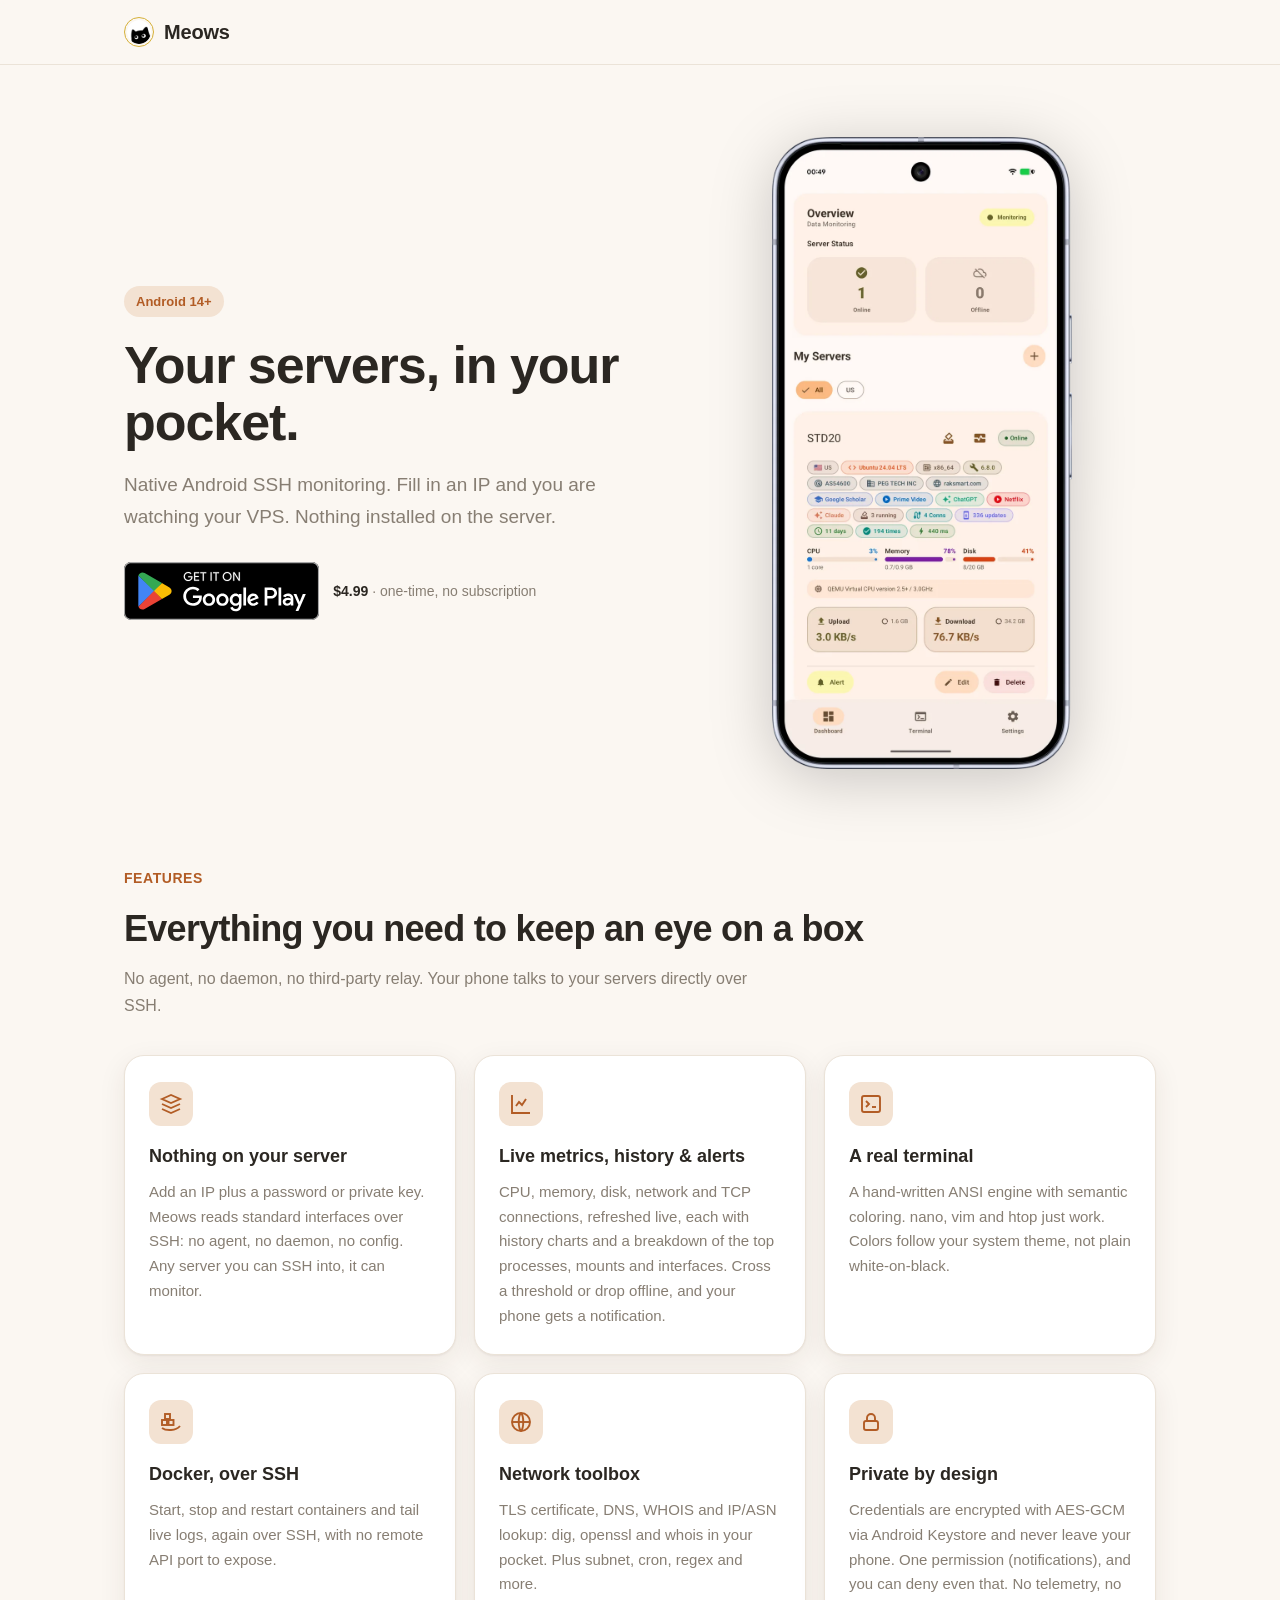
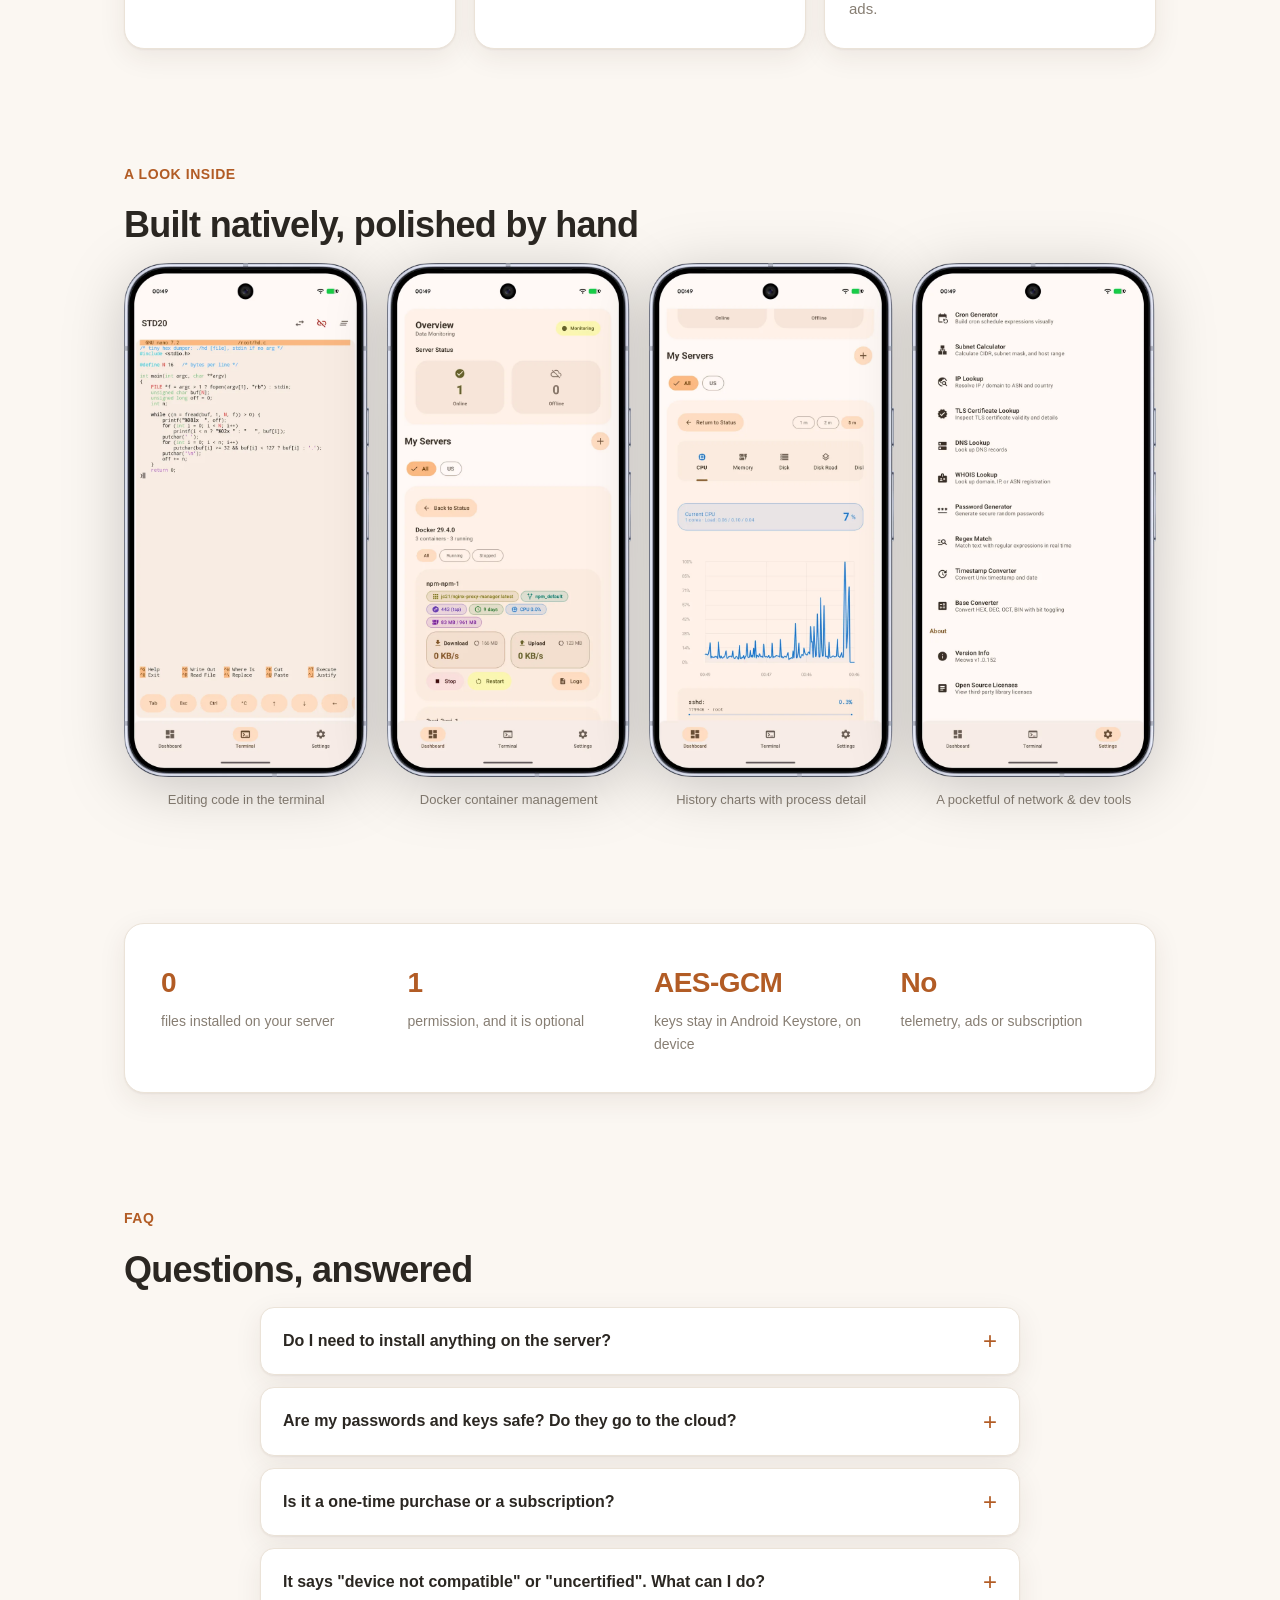
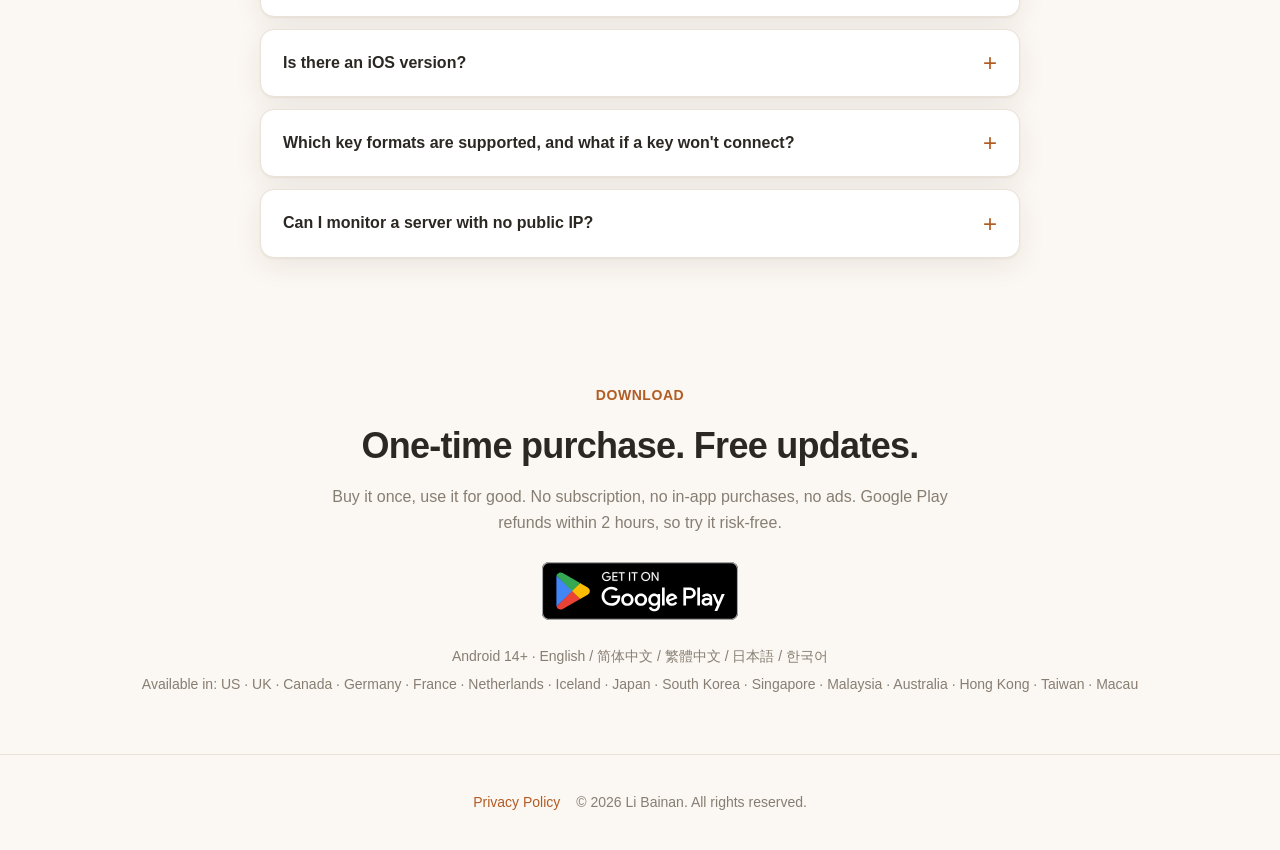
==== index.html @ 2b3a4462 "Add files via upload" ====
<!DOCTYPE html>
<html lang="en">
<head>
<meta charset="UTF-8">
<meta name="viewport" content="width=device-width, initial-scale=1.0">
<title>Meows</title>
<meta name="description" content="Native Android SSH server monitoring. Add an IP, monitor your VPS. Nothing installed on the server. Terminal, Docker, network tools. Encrypted on-device, one permission, no telemetry.">
<link rel="icon" href="favicon.png">
<link rel="apple-touch-icon" href="favicon.png">
<meta name="google-site-verification" content="b_yXVIve3Viz64DMB6fFqK7dbHA58nTjf6VMWfUXWis">
<link rel="stylesheet" href="assets/site.css">
<link rel="canonical" href="https://app.kvitra.com/">
<meta name="theme-color" media="(prefers-color-scheme: light)" content="#FBF7F2">
<meta name="theme-color" media="(prefers-color-scheme: dark)" content="#141210">
<meta property="og:type" content="website">
<meta property="og:title" content="Meows: SSH server monitoring for Android">
<meta property="og:description" content="Monitor your servers over plain SSH. Nothing installed server-side. Terminal · Docker · network tools. Private by design.">
<meta property="og:url" content="https://app.kvitra.com/">
<meta property="og:image" content="https://app.kvitra.com/assets/dashboard.webp">
<style>
  .wrap { max-width: 1080px; margin: 0 auto; padding: 0 24px; }

  /* 顶栏 */
  header { position: sticky; top: 0; z-index: 10;
    backdrop-filter: saturate(1.4) blur(12px);
    background: color-mix(in srgb, var(--bg) 82%, transparent);
    border-bottom: 1px solid var(--border); }
  .nav { display: flex; align-items: center; height: 64px; }
  .brand { display: flex; align-items: center; gap: 10px; font-weight: 700; font-size: 20px; letter-spacing: -.01em; }
  .brand img { width: 30px; height: 30px; }

  /* 首屏 */
  .hero { padding-top: 72px; padding-bottom: 40px; display: grid; grid-template-columns: 1.05fr .95fr; gap: 48px; align-items: center; }
  .badge { display: inline-block; font-size: 13px; font-weight: 600; color: var(--primary);
    background: var(--primary-weak); padding: 5px 12px; border-radius: 999px; margin-bottom: 20px; }
  .hero h1 { font-size: clamp(34px, 5vw, 52px); line-height: 1.1; letter-spacing: -.02em; font-weight: 800; }
  .hero .sub { font-size: clamp(16px, 2vw, 19px); color: var(--muted); margin: 18px 0 30px; max-width: 30em; }
  .cta { display: flex; flex-wrap: wrap; gap: 14px; align-items: center; }
  .store { display: inline-flex; }
  .store:hover { transform: translateY(-1px); }
  .store img { height: 58px; width: auto; display: block; aspect-ratio: 239 / 71; }
  .price { font-size: 14px; color: var(--muted); }
  .price b { color: var(--text); }
  .hero-shot { display: flex; justify-content: center; }
  .hero-shot img { width: 100%; max-width: 300px; }

  /* 区块通用 */
  section.block { padding-top: 56px; padding-bottom: 56px; }
  .eyebrow { color: var(--primary); font-weight: 700; font-size: 14px; letter-spacing: .04em; text-transform: uppercase; }
  h2.title { font-size: clamp(26px, 3.5vw, 36px); letter-spacing: -.02em; font-weight: 800; margin: 8px 0; }
  .lead { color: var(--muted); max-width: 40em; margin-bottom: 36px; }

  /* 功能卡 */
  .features { display: grid; grid-template-columns: repeat(3, 1fr); gap: 18px; }
  .card { background: var(--surface); border: 1px solid var(--border); border-radius: var(--radius);
    padding: 26px 24px; box-shadow: var(--shadow); }
  .card .ico { width: 44px; height: 44px; border-radius: 12px; background: var(--primary-weak);
    display: grid; place-items: center; margin-bottom: 16px; }
  .card .ico svg { width: 24px; height: 24px; stroke: var(--primary); fill: none; stroke-width: 1.9; }
  .card h3 { font-size: 18px; margin-bottom: 8px; font-weight: 700; }
  .card p { color: var(--muted); font-size: 15px; }

  /* 截图画廊 */
  .gallery { display: grid; grid-template-columns: repeat(4, 1fr); gap: 18px; }
  .gallery img { width: 100%; display: block; }
  /* 截图：手机 mockup 投影（gallery 与 hero 一致）*/
  .gallery img, .hero-shot img { filter: drop-shadow(0 10px 30px rgba(0, 0, 0, .2)); aspect-ratio: 720 / 1516; }
  .gallery figcaption { font-size: 13px; color: var(--muted); margin-top: 12px; text-align: center; }

  /* 信任条 */
  .trust { background: var(--surface); border: 1px solid var(--border); border-radius: var(--radius);
    padding: 36px; box-shadow: var(--shadow); display: grid; grid-template-columns: repeat(4, 1fr); gap: 28px; }
  .trust .item .k { font-size: 28px; font-weight: 800; color: var(--primary); letter-spacing: -.02em; }
  .trust .item .v { color: var(--muted); font-size: 14px; margin-top: 4px; }

  /* 常见问答 */
  .faq { max-width: 760px; margin: 0 auto; }
  .faq details { background: var(--surface); border: 1px solid var(--border); border-radius: 14px;
    padding: 0 22px; margin-bottom: 12px; box-shadow: var(--shadow); }
  .faq summary { font-weight: 700; padding: 20px 0; cursor: pointer; list-style: none;
    display: flex; justify-content: space-between; align-items: center; gap: 16px; }
  .faq summary::-webkit-details-marker { display: none; }
  .faq summary::after { content: "+"; color: var(--primary); font-size: 24px; font-weight: 400; line-height: 1; flex-shrink: 0; }
  .faq details[open] summary::after { content: "−"; }
  .faq details p { color: var(--muted); padding: 0 0 20px; font-size: 15px; }

  /* 下载 */
  .download { text-align: center; }
  .download .lead { margin: 8px auto 26px; }
  .download .cta { justify-content: center; }
  .download .meta { color: var(--muted); font-size: 14px; margin-top: 22px; line-height: 2; }

  /* 页脚 */
  footer { border-top: 1px solid var(--border); padding: 36px 0; color: var(--muted); font-size: 14px; }
  .foot { display: flex; flex-wrap: wrap; gap: 8px 16px; align-items: center; justify-content: center; }

  /* 响应式 */
  @media (max-width: 860px) {
    .hero { grid-template-columns: 1fr; padding-top: 48px; gap: 32px; text-align: center; }
    .hero .sub { margin-left: auto; margin-right: auto; }
    .cta { justify-content: center; }
    .hero-shot { order: -1; }
    .features { grid-template-columns: 1fr; }
    .gallery { grid-template-columns: repeat(2, 1fr); }
    .trust { grid-template-columns: repeat(2, 1fr); padding: 28px; }
  }
  @media (max-width: 480px) {
    .gallery { grid-template-columns: 1fr; }
    .trust { grid-template-columns: 1fr; gap: 20px; text-align: center; }
  }
</style>
</head>
<body>

<header>
  <div class="wrap nav">
    <span class="brand"><img src="favicon.png" alt="Meows">Meows</span>
  </div>
</header>

<main>
  <section class="wrap hero">
    <div>
      <span class="badge" data-i18n="hero_badge">Android 14+</span>
      <h1 data-i18n="hero_title">Your servers, in your pocket.</h1>
      <p class="sub" data-i18n="hero_sub">Native Android SSH monitoring. Fill in an IP and you are watching your VPS. Nothing installed on the server.</p>
      <div class="cta">
        <a class="store" href="https://play.google.com/store/apps/details?id=com.meows.android">
          <img data-i18n-src="cta_badge" data-i18n-alt="cta_get" src="assets/playbadge/en.svg" alt="Get it on Google Play">
        </a>
        <span class="price"><b data-i18n="cta_price">$4.99</b> · <span data-i18n="cta_sub">one-time, no subscription</span></span>
      </div>
    </div>
    <div class="hero-shot"><img src="assets/dashboard.webp" alt="Meows dashboard" fetchpriority="high"></div>
  </section>

  <section class="wrap block">
    <span class="eyebrow" data-i18n="feat_eyebrow">Features</span>
    <h2 class="title" data-i18n="feat_title">Everything you need to keep an eye on a box</h2>
    <p class="lead" data-i18n="feat_lead">No agent, no daemon, no third-party relay. Your phone talks to your servers directly over SSH.</p>
    <div class="features">
      <div class="card">
        <div class="ico"><svg viewBox="0 0 24 24"><path d="M3 7l9-4 9 4-9 4-9-4z"/><path d="M3 12l9 4 9-4"/><path d="M3 17l9 4 9-4"/></svg></div>
        <h3 data-i18n="f1_t">Nothing on your server</h3>
        <p data-i18n="f1_d">Add an IP plus a password or private key. Meows reads standard interfaces over SSH: no agent, no daemon, no config. Any server you can SSH into, it can monitor.</p>
      </div>
      <div class="card">
        <div class="ico"><svg viewBox="0 0 24 24"><path d="M3 3v18h18"/><path d="M7 14l3-4 3 3 4-6"/></svg></div>
        <h3 data-i18n="f2_t">Live metrics, history &amp; alerts</h3>
        <p data-i18n="f2_d">CPU, memory, disk, network and TCP connections, refreshed live, each with history charts and a breakdown of the top processes, mounts and interfaces. Cross a threshold or drop offline, and your phone gets a notification.</p>
      </div>
      <div class="card">
        <div class="ico"><svg viewBox="0 0 24 24"><rect x="3" y="4" width="18" height="16" rx="2"/><path d="M7 9l3 3-3 3"/><path d="M13 15h4"/></svg></div>
        <h3 data-i18n="f3_t">A real terminal</h3>
        <p data-i18n="f3_d">A hand-written ANSI engine with semantic coloring. nano, vim and htop just work. Colors follow your system theme, not plain white-on-black.</p>
      </div>
      <div class="card">
        <div class="ico"><svg viewBox="0 0 24 24"><rect x="3" y="10" width="5" height="5"/><rect x="9.5" y="10" width="5" height="5"/><rect x="6" y="4" width="5" height="5"/><path d="M3 18c4 3 14 3 18-2"/></svg></div>
        <h3 data-i18n="f4_t">Docker, over SSH</h3>
        <p data-i18n="f4_d">Start, stop and restart containers and tail live logs, again over SSH, with no remote API port to expose.</p>
      </div>
      <div class="card">
        <div class="ico"><svg viewBox="0 0 24 24"><circle cx="12" cy="12" r="9"/><path d="M3 12h18"/><path d="M12 3c3 3 3 15 0 18M12 3c-3 3-3 15 0 18"/></svg></div>
        <h3 data-i18n="f5_t">Network toolbox</h3>
        <p data-i18n="f5_d">TLS certificate, DNS, WHOIS and IP/ASN lookup: dig, openssl and whois in your pocket. Plus subnet, cron, regex and more.</p>
      </div>
      <div class="card">
        <div class="ico"><svg viewBox="0 0 24 24"><rect x="5" y="11" width="14" height="9" rx="2"/><path d="M8 11V8a4 4 0 0 1 8 0v3"/></svg></div>
        <h3 data-i18n="f6_t">Private by design</h3>
        <p data-i18n="f6_d">Credentials are encrypted with AES-GCM via Android Keystore and never leave your phone. One permission (notifications), and you can deny even that. No telemetry, no ads.</p>
      </div>
    </div>
  </section>

  <section class="wrap block">
    <span class="eyebrow" data-i18n="shots_eyebrow">A look inside</span>
    <h2 class="title" data-i18n="shots_title">Built natively, polished by hand</h2>
    <div class="gallery">
      <figure><img src="assets/terminal.webp" alt="Editing code in the terminal" loading="lazy"><figcaption data-i18n="shot_terminal">Editing code in the terminal</figcaption></figure>
      <figure><img src="assets/docker.webp" alt="Docker container management" loading="lazy"><figcaption data-i18n="shot_docker">Docker container management</figcaption></figure>
      <figure><img src="assets/charts.webp" alt="History charts" loading="lazy"><figcaption data-i18n="shot_charts">History charts with process detail</figcaption></figure>
      <figure><img src="assets/tools.webp" alt="Network and developer tools" loading="lazy"><figcaption data-i18n="shot_tools">A pocketful of network &amp; dev tools</figcaption></figure>
    </div>
  </section>

  <section class="wrap block">
    <div class="trust">
      <div class="item"><div class="k" data-i18n="t1_k">0</div><div class="v" data-i18n="t1_v">files installed on your server</div></div>
      <div class="item"><div class="k" data-i18n="t2_k">1</div><div class="v" data-i18n="t2_v">permission, and it is optional</div></div>
      <div class="item"><div class="k" data-i18n="t3_k">AES-GCM</div><div class="v" data-i18n="t3_v">keys stay in Android Keystore, on device</div></div>
      <div class="item"><div class="k" data-i18n="t4_k">No</div><div class="v" data-i18n="t4_v">telemetry, ads or subscription</div></div>
    </div>
  </section>

  <section class="wrap block">
    <span class="eyebrow" data-i18n="faq_eyebrow">FAQ</span>
    <h2 class="title" data-i18n="faq_title">Questions, answered</h2>
    <div class="faq">
      <details>
        <summary data-i18n="q1">Do I need to install anything on the server?</summary>
        <p data-i18n="a1">No. Add an IP with a password or private key, and Meows reads everything over standard SSH: no agent, no daemon, no config, and nothing to expose to a third party.</p>
      </details>
      <details>
        <summary data-i18n="q2">Are my passwords and keys safe? Do they go to the cloud?</summary>
        <p data-i18n="a2">They are encrypted with AES-GCM in the Android Keystore and stay on your phone, never uploaded to any server, and a stolen database still can't be decrypted. Optional Google Drive backup uploads them only after a second layer of encryption with your master password.</p>
      </details>
      <details>
        <summary data-i18n="q3">Is it a one-time purchase or a subscription?</summary>
        <p data-i18n="a3">One-time, $4.99. No subscription, no in-app purchases, no ads, and updates stay free.</p>
      </details>
      <details>
        <summary data-i18n="q4">It says "device not compatible" or "uncertified". What can I do?</summary>
        <p data-i18n="a4">That is Google Play's device-certification policy, not a Meows restriction. Keystore hardware encryption can't be guaranteed on an uncertified device. If your bootloader is unlocked, add the app to your library from a desktop browser first, then install it on your phone.</p>
      </details>
      <details>
        <summary data-i18n="q5">Is there an iOS version?</summary>
        <p data-i18n="a5">Not for now. Meows is Android only.</p>
      </details>
      <details>
        <summary data-i18n="q6">Which key formats are supported, and what if a key won't connect?</summary>
        <p data-i18n="a6">RSA, ED25519 and ECDSA. If a key won't connect, check for stray blank lines or spaces in the pasted key, and include the passphrase if it has one.</p>
      </details>
      <details>
        <summary data-i18n="q7">Can I monitor a server with no public IP?</summary>
        <p data-i18n="a7">Yes. Set up a bastion (jump) host, and the connection goes phone → bastion → internal machine. Monitoring, terminal and tunnels all work through it.</p>
      </details>
    </div>
  </section>

  <section class="wrap block download">
    <span class="eyebrow" data-i18n="dl_eyebrow">Download</span>
    <h2 class="title" data-i18n="dl_title">One-time purchase. Free updates.</h2>
    <p class="lead" data-i18n="dl_lead">Buy it once, use it for good. No subscription, no in-app purchases, no ads. Google Play refunds within 2 hours, so try it risk-free.</p>
    <div class="cta">
      <a class="store" href="https://play.google.com/store/apps/details?id=com.meows.android">
        <img data-i18n-src="cta_badge" data-i18n-alt="cta_get" src="assets/playbadge/en.svg" alt="Get it on Google Play">
      </a>
    </div>
    <p class="meta">
      <span data-i18n="dl_req">Android 14+ · English / 简体中文 / 繁體中文 / 日本語 / 한국어</span><br>
      <span data-i18n="dl_regions">Available in: US · UK · Canada · Germany · France · Netherlands · Iceland · Japan · South Korea · Singapore · Malaysia · Australia · Hong Kong · Taiwan · Macau</span>
    </p>
  </section>
</main>

<footer>
  <div class="wrap foot">
    <a href="privacy/" data-i18n="foot_privacy">Privacy Policy</a>
    <span data-i18n="foot_rights">© 2026 Li Bainan. All rights reserved.</span>
  </div>
</footer>

<script src="assets/i18n.js"></script>
<script>
  // 5 语言文案字典，按系统语言自动应用
  const I18N = {
    en: {
      hero_badge: "Android 14+",
      hero_title: "Your servers, in your pocket.",
      hero_sub: "Native Android SSH monitoring. Fill in an IP and you are watching your VPS. Nothing installed on the server.",
      cta_get: "Get it on Google Play", cta_price: "$4.99", cta_sub: "one-time, no subscription", cta_badge: "assets/playbadge/en.svg",
      feat_eyebrow: "Features",
      feat_title: "Everything you need to keep an eye on a box",
      feat_lead: "No agent, no daemon, no third-party relay. Your phone talks to your servers directly over SSH.",
      f1_t: "Nothing on your server", f1_d: "Add an IP plus a password or private key. Meows reads standard interfaces over SSH: no agent, no daemon, no config. Any server you can SSH into, it can monitor.",
      f2_t: "Live metrics, history & alerts", f2_d: "CPU, memory, disk, network and TCP connections, refreshed live, each with history charts and a breakdown of the top processes, mounts and interfaces. Cross a threshold or drop offline, and your phone gets a notification.",
      f3_t: "A real terminal", f3_d: "A hand-written ANSI engine with semantic coloring. nano, vim and htop just work. Colors follow your system theme, not plain white-on-black.",
      f4_t: "Docker, over SSH", f4_d: "Start, stop and restart containers and tail live logs, again over SSH, with no remote API port to expose.",
      f5_t: "Network toolbox", f5_d: "TLS certificate, DNS, WHOIS and IP/ASN lookup: dig, openssl and whois in your pocket. Plus subnet, cron, regex and more.",
      f6_t: "Private by design", f6_d: "Credentials are encrypted with AES-GCM via Android Keystore and never leave your phone. One permission (notifications), and you can deny even that. No telemetry, no ads.",
      shots_eyebrow: "A look inside", shots_title: "Built natively, polished by hand",
      shot_terminal: "Editing code in the terminal", shot_docker: "Docker container management",
      shot_charts: "History charts with process detail", shot_tools: "A pocketful of network & dev tools",
      t1_k: "0", t1_v: "files installed on your server",
      t2_k: "1", t2_v: "permission, and it is optional",
      t3_k: "AES-GCM", t3_v: "keys stay in Android Keystore, on device",
      t4_k: "No", t4_v: "telemetry, ads or subscription",
      faq_eyebrow: "FAQ", faq_title: "Questions, answered",
      q1: "Do I need to install anything on the server?",
      a1: "No. Add an IP with a password or private key, and Meows reads everything over standard SSH: no agent, no daemon, no config, and nothing to expose to a third party.",
      q2: "Are my passwords and keys safe? Do they go to the cloud?",
      a2: "They are encrypted with AES-GCM in the Android Keystore and stay on your phone, never uploaded to any server, and a stolen database still can't be decrypted. Optional Google Drive backup uploads them only after a second layer of encryption with your master password.",
      q3: "Is it a one-time purchase or a subscription?",
      a3: "One-time, $4.99. No subscription, no in-app purchases, no ads, and updates stay free.",
      q4: "It says \"device not compatible\" or \"uncertified\". What can I do?",
      a4: "That is Google Play's device-certification policy, not a Meows restriction. Keystore hardware encryption can't be guaranteed on an uncertified device. If your bootloader is unlocked, add the app to your library from a desktop browser first, then install it on your phone.",
      q5: "Is there an iOS version?",
      a5: "Not for now. Meows is Android only.",
      q6: "Which key formats are supported, and what if a key won't connect?",
      a6: "RSA, ED25519 and ECDSA. If a key won't connect, check for stray blank lines or spaces in the pasted key, and include the passphrase if it has one.",
      q7: "Can I monitor a server with no public IP?",
      a7: "Yes. Set up a bastion (jump) host, and the connection goes phone → bastion → internal machine. Monitoring, terminal and tunnels all work through it.",
      dl_eyebrow: "Download", dl_title: "One-time purchase. Free updates.",
      dl_lead: "Buy it once, use it for good. No subscription, no in-app purchases, no ads. Google Play refunds within 2 hours, so try it risk-free.",
      dl_req: "Android 14+ · English / 简体中文 / 繁體中文 / 日本語 / 한국어",
      dl_regions: "Available in: US · UK · Canada · Germany · France · Netherlands · Iceland · Japan · South Korea · Singapore · Malaysia · Australia · Hong Kong · Taiwan · Macau",
      foot_privacy: "Privacy Policy", foot_rights: "© 2026 Li Bainan. All rights reserved."
    },
    zhCN: {
      hero_badge: "Android 14+",
      hero_title: "口袋里的服务器监控",
      hero_sub: "原生 Android，纯 SSH。填个 IP 就能盯住你的 VPS，服务器上什么都不用装。",
      cta_get: "在 Google Play 获取", cta_price: "$4.99", cta_sub: "一次买断，无订阅", cta_badge: "assets/playbadge/zh-CN.svg",
      feat_eyebrow: "功能",
      feat_title: "盯一台服务器需要的，这里都有",
      feat_lead: "不装 agent、不开守护进程、不过第三方中转。手机直接走 SSH 连你的服务器。",
      f1_t: "服务器上零安装", f1_d: "填 IP 加密码或私钥即可，全程走标准 SSH 取数据，不装 agent、不开守护进程、不配环境。能 SSH 上去的服务器，它就能监控。",
      f2_t: "实时指标、历史与告警", f2_d: "CPU、内存、磁盘、网络、TCP 连接实时刷新，每项都有历史曲线；曲线下面还列出最吃资源的进程、各挂载点和网卡。指标超标或服务器掉线，手机就弹通知。",
      f3_t: "真正的终端", f3_d: "手搓的 ANSI 引擎，带语义着色。nano、vim、htop 都能跑。配色跟随系统主题，不是黑底白字。",
      f4_t: "Docker，走 SSH", f4_d: "启停、重启容器，看实时日志，同样走 SSH，无需在服务器开放任何远程 API 端口。",
      f5_t: "网络工具箱", f5_d: "TLS 证书、DNS、WHOIS、IP 归属查询，手机上当 dig、openssl、whois 用。还有子网、Cron、正则等小工具。",
      f6_t: "隐私是设计的一部分", f6_d: "凭据用 AES-GCM + Android Keystore 加密，只存在你手机上。只要一个权限（通知），而且还能拒绝。零遥测、零广告。",
      shots_eyebrow: "看看内部", shots_title: "原生打造，手工打磨",
      shot_terminal: "在终端里编辑代码", shot_docker: "Docker 容器管理",
      shot_charts: "历史曲线与进程明细", shot_tools: "口袋里的网络与开发工具",
      t1_k: "0", t1_v: "在你服务器上安装的文件",
      t2_k: "1", t2_v: "个权限，还能拒绝",
      t3_k: "AES-GCM", t3_v: "密钥留在 Android Keystore，只在本机",
      t4_k: "没有", t4_v: "遥测、广告或订阅",
      faq_eyebrow: "常见问答", faq_title: "你可能想问的几个问题",
      q1: "需要在服务器上装东西吗？",
      a1: "不需要。填个 IP 加密码或私钥，Meows 全程走标准 SSH 取数据，不装 agent、不开守护进程、不配环境，也不用过任何第三方。",
      q2: "我的密码和私钥安全吗？会上传到云端吗？",
      a2: "用 AES-GCM 加密后存在 Android Keystore 里，只留在你手机上，绝不上传任何服务器，数据库就算被拖走也解不出来。可选的 Google Drive 备份，也会先用你的主密码再加一层加密才上传。",
      q3: "是一次买断还是订阅？",
      a3: "一次买断，$4.99。没有订阅、没有内购、没有广告，后续更新一直免费。",
      q4: "提示“设备与此版本不兼容 / 未认证”怎么办？",
      a4: "这是 Google Play 的设备认证合规政策，不是 Meows 的限制。Keystore 硬件加密在未认证设备上没法保证安全。解锁了 bootloader 的设备可能显示未认证，可以先在电脑浏览器把 App 加入库，再到手机下载。",
      q5: "有 iOS 版吗？",
      a5: "暂时不做，Meows 目前只有 Android 版。",
      q6: "支持哪些密钥？连不上怎么办？",
      a6: "RSA、ED25519、ECDSA 都支持。连不上先检查：私钥粘贴时有没有混进多余的空行或空格？设了 passphrase 的话要一并填上。",
      q7: "没有公网 IP 的内网服务器能监控吗？",
      a7: "可以，配个跳板机就行，连接走“手机 → 跳板机 → 内网机器”。监控、终端、隧道都支持跳板机。",
      dl_eyebrow: "下载", dl_title: "一次买断，更新免费",
      dl_lead: "买断一次，长久使用。无订阅、无内购、无广告。Google Play 两小时内可无理由退款，放心试。",
      dl_req: "Android 14+ · 英文 / 简体中文 / 繁体中文 / 日语 / 韩语",
      dl_regions: "上架地区：美国 · 英国 · 加拿大 · 德国 · 法国 · 荷兰 · 冰岛 · 日本 · 韩国 · 新加坡 · 马来西亚 · 澳大利亚 · 香港 · 台湾 · 澳门",
      foot_privacy: "隐私政策", foot_rights: "© 2026 Li Bainan 版权所有"
    },
    zhTW: {
      hero_badge: "Android 14+",
      hero_title: "口袋裡的伺服器監控",
      hero_sub: "原生 Android，純 SSH。填個 IP 就能盯住你的 VPS，伺服器上什麼都不用裝。",
      cta_get: "在 Google Play 取得", cta_price: "$4.99", cta_sub: "一次買斷，無訂閱", cta_badge: "assets/playbadge/zh-TW.svg",
      feat_eyebrow: "功能",
      feat_title: "盯一台伺服器需要的，這裡都有",
      feat_lead: "不裝 agent、不開常駐程序、不經第三方中轉。手機直接走 SSH 連你的伺服器。",
      f1_t: "伺服器上零安裝", f1_d: "填 IP 加密碼或私鑰即可，全程走標準 SSH 取資料，不裝 agent、不開常駐程序、不設定環境。能 SSH 上去的伺服器，它就能監控。",
      f2_t: "即時指標、歷史與告警", f2_d: "CPU、記憶體、磁碟、網路、TCP 連線即時刷新，每項都有歷史圖表；圖表下面還列出最吃資源的程序、各掛載點和網卡。指標超標或伺服器離線，手機就彈通知。",
      f3_t: "真正的終端機", f3_d: "手刻的 ANSI 引擎，帶語義著色。nano、vim、htop 都能跑。配色跟隨系統主題，不是黑底白字。",
      f4_t: "Docker，走 SSH", f4_d: "啟停、重啟容器，看即時日誌，同樣走 SSH，無需在伺服器開放任何遠端 API 連接埠。",
      f5_t: "網路工具箱", f5_d: "TLS 憑證、DNS、WHOIS、IP 歸屬查詢，手機上當 dig、openssl、whois 用。還有子網、Cron、正規表示式等小工具。",
      f6_t: "隱私是設計的一部分", f6_d: "憑證用 AES-GCM + Android Keystore 加密，只存在你手機上。只要一個權限（通知），而且還能拒絕。零遙測、零廣告。",
      shots_eyebrow: "看看內部", shots_title: "原生打造，手工打磨",
      shot_terminal: "在終端機裡編輯程式碼", shot_docker: "Docker 容器管理",
      shot_charts: "歷史圖表與程序明細", shot_tools: "口袋裡的網路與開發工具",
      t1_k: "0", t1_v: "在你伺服器上安裝的檔案",
      t2_k: "1", t2_v: "個權限，還能拒絕",
      t3_k: "AES-GCM", t3_v: "金鑰留在 Android Keystore，只在本機",
      t4_k: "沒有", t4_v: "遙測、廣告或訂閱",
      faq_eyebrow: "常見問答", faq_title: "你可能想問的幾個問題",
      q1: "需要在伺服器上裝東西嗎？",
      a1: "不需要。填個 IP 加密碼或私鑰，Meows 全程走標準 SSH 取資料，不裝 agent、不開常駐程序、不設定環境，也不用經過任何第三方。",
      q2: "我的密碼和私鑰安全嗎？會上傳到雲端嗎？",
      a2: "用 AES-GCM 加密後存在 Android Keystore 裡，只留在你手機上，絕不上傳任何伺服器，資料庫就算被拖走也解不出來。可選的 Google Drive 備份，也會先用你的主密碼再加一層加密才上傳。",
      q3: "是一次買斷還是訂閱？",
      a3: "一次買斷，$4.99。沒有訂閱、沒有內購、沒有廣告，後續更新一直免費。",
      q4: "提示「裝置與此版本不相容 / 未認證」怎麼辦？",
      a4: "這是 Google Play 的裝置認證合規政策，不是 Meows 的限制。Keystore 硬體加密在未認證裝置上沒法保證安全。解鎖了 bootloader 的裝置可能顯示未認證，可以先在電腦瀏覽器把 App 加入資料庫，再到手機下載。",
      q5: "有 iOS 版嗎？",
      a5: "暫時不做，Meows 目前只有 Android 版。",
      q6: "支援哪些密鑰？連不上怎麼辦？",
      a6: "RSA、ED25519、ECDSA 都支援。連不上先檢查：私鑰貼上時有沒有混進多餘的空行或空格？設了 passphrase 的話要一併填上。",
      q7: "沒有公網 IP 的內網伺服器能監控嗎？",
      a7: "可以，配個跳板機就行，連線走「手機 → 跳板機 → 內網機器」。監控、終端機、隧道都支援跳板機。",
      dl_eyebrow: "下載", dl_title: "一次買斷，更新免費",
      dl_lead: "買斷一次，長久使用。無訂閱、無內購、無廣告。Google Play 兩小時內可無理由退款，放心試。",
      dl_req: "Android 14+ · 英文 / 簡體中文 / 繁體中文 / 日語 / 韓語",
      dl_regions: "上架地區：美國 · 英國 · 加拿大 · 德國 · 法國 · 荷蘭 · 冰島 · 日本 · 韓國 · 新加坡 · 馬來西亞 · 澳洲 · 香港 · 台灣 · 澳門",
      foot_privacy: "隱私權政策", foot_rights: "© 2026 Li Bainan 版權所有"
    },
    ja: {
      hero_badge: "Android 14+",
      hero_title: "ポケットの中のサーバー監視",
      hero_sub: "ネイティブ Android、SSH のみ。IP を入力するだけで VPS を監視でき、サーバー側には何もインストールしません。",
      cta_get: "Google Play で入手", cta_price: "$4.99", cta_sub: "買い切り・サブスクなし", cta_badge: "assets/playbadge/ja.svg",
      feat_eyebrow: "機能",
      feat_title: "サーバーを見守るのに必要なものが揃う",
      feat_lead: "エージェントもデーモンも第三者の中継も不要。スマホが SSH で直接サーバーと通信します。",
      f1_t: "サーバー側はゼロインストール", f1_d: "IP とパスワードまたは秘密鍵を入力するだけ。Meows は標準インターフェースを SSH 経由で読み取ります。エージェントもデーモンも設定も不要です。SSH でつなげるサーバーなら監視できます。",
      f2_t: "リアルタイム指標・履歴・アラート", f2_d: "CPU・メモリ・ディスク・ネットワーク・TCP 接続をリアルタイム更新。各項目に履歴グラフがあり、その下に上位プロセス・マウント・NIC の内訳も。しきい値超過やオフラインでスマホに通知が届きます。",
      f3_t: "本物のターミナル", f3_d: "自作の ANSI エンジンとセマンティック着色。nano・vim・htop も動作。配色はシステムテーマに追従し、黒背景に白文字ではありません。",
      f4_t: "Docker を SSH 経由で", f4_d: "コンテナの起動・停止・再起動、リアルタイムログの表示。こちらも SSH 経由で、リモート API ポートの開放は不要です。",
      f5_t: "ネットワークツール箱", f5_d: "TLS 証明書・DNS・WHOIS・IP/ASN 照会。dig・openssl・whois をポケットに。サブネット・cron・正規表現などのツールも。",
      f6_t: "設計からプライバシー重視", f6_d: "認証情報は AES-GCM と Android Keystore で暗号化し、端末外に出ません。権限は通知のひとつだけ、しかも拒否しても動作します。テレメトリも広告もなし。",
      shots_eyebrow: "中を見る", shots_title: "ネイティブで作り、手作業で磨く",
      shot_terminal: "ターミナルでコードを編集", shot_docker: "Docker コンテナ管理",
      shot_charts: "履歴グラフとプロセス内訳", shot_tools: "ポケットに入るネットワーク＆開発ツール",
      t1_k: "0", t1_v: "サーバーにインストールするファイル",
      t2_k: "1", t2_v: "つの権限、しかも任意",
      t3_k: "AES-GCM", t3_v: "鍵は Android Keystore 内、端末のみ",
      t4_k: "なし", t4_v: "テレメトリ・広告・サブスク",
      faq_eyebrow: "よくある質問", faq_title: "よくある質問にお答えします",
      q1: "サーバーに何かインストールする必要はありますか？",
      a1: "いいえ。IP とパスワードまたは秘密鍵を入力するだけで、Meows は標準の SSH 経由ですべてを読み取ります。エージェントもデーモンも設定も不要で、第三者に公開するものもありません。",
      q2: "パスワードや鍵は安全ですか？クラウドに送られますか？",
      a2: "AES-GCM で暗号化して Android Keystore に保存し、端末内にとどまります。どのサーバーにもアップロードされず、データベースを盗まれても復号できません。任意の Google Drive バックアップも、マスターパスワードでもう一層暗号化してからアップロードします。",
      q3: "買い切りですか、サブスクですか？",
      a3: "買い切り、$4.99 です。サブスクも、アプリ内課金も、広告もなく、アップデートは無料です。",
      q4: "「お使いのデバイスはこのバージョンに対応していません / 認証されていません」と出ます。",
      a4: "これは Google Play のデバイス認証ポリシーで、Meows の制限ではありません。未認証の端末では Keystore のハードウェア暗号化の安全性を保証できないためです。ブートローダーをアンロックした端末は未認証と表示されることがあります。先に PC のブラウザでアプリをライブラリに追加してから、スマホでインストールしてください。",
      q5: "iOS 版はありますか？",
      a5: "今のところありません。Meows は Android のみです。",
      q6: "対応する鍵の形式は？つながらない場合は？",
      a6: "RSA・ED25519・ECDSA に対応しています。つながらないときは、貼り付けた秘密鍵に余分な空行や空白が混ざっていないか確認し、パスフレーズがあれば一緒に入力してください。",
      q7: "グローバル IP のない内部サーバーも監視できますか？",
      a7: "できます。踏み台（ジャンプ）ホストを設定すれば、接続は「スマホ → 踏み台 → 内部マシン」となります。監視・ターミナル・トンネルすべて踏み台経由で動作します。",
      dl_eyebrow: "ダウンロード", dl_title: "買い切り、アップデート無料",
      dl_lead: "一度購入すればずっと使えます。サブスクも、アプリ内課金も、広告もなし。Google Play は 2 時間以内なら返金可能、気軽にお試しを。",
      dl_req: "Android 14+ · 英語 / 簡体字中国語 / 繁体字中国語 / 日本語 / 韓国語",
      dl_regions: "提供地域：米国 · 英国 · カナダ · ドイツ · フランス · オランダ · アイスランド · 日本 · 韓国 · シンガポール · マレーシア · オーストラリア · 香港 · 台湾 · マカオ",
      foot_privacy: "プライバシーポリシー", foot_rights: "© 2026 Li Bainan All rights reserved."
    },
    ko: {
      hero_badge: "Android 14+",
      hero_title: "주머니 속 서버 모니터링",
      hero_sub: "네이티브 Android, 순수 SSH. IP만 입력하면 VPS를 지켜봅니다. 서버에는 아무것도 설치하지 않습니다.",
      cta_get: "Google Play에서 받기", cta_price: "$4.99", cta_sub: "한 번 구매, 구독 없음", cta_badge: "assets/playbadge/ko.svg",
      feat_eyebrow: "기능",
      feat_title: "서버를 지켜보는 데 필요한 모든 것",
      feat_lead: "에이전트도, 데몬도, 제3자 중계도 없습니다. 휴대폰이 SSH로 서버와 직접 통신합니다.",
      f1_t: "서버에는 설치 없음", f1_d: "IP와 비밀번호 또는 개인 키만 입력하면 됩니다. Meows가 표준 인터페이스를 SSH로 읽어옵니다. 에이전트도, 데몬도, 설정도 필요 없습니다. SSH로 접속할 수 있는 서버라면 모니터링할 수 있습니다.",
      f2_t: "실시간 지표·기록·알림", f2_d: "CPU·메모리·디스크·네트워크·TCP 연결을 실시간 갱신. 각 항목에 기록 차트가 있고, 그 아래에 상위 프로세스·마운트·네트워크 인터페이스 내역까지. 임계값을 넘거나 오프라인이 되면 휴대폰으로 알림이 옵니다.",
      f3_t: "진짜 터미널", f3_d: "직접 만든 ANSI 엔진과 의미 기반 색상. nano·vim·htop이 그대로 동작합니다. 색상은 시스템 테마를 따르며, 검은 바탕에 흰 글씨가 아닙니다.",
      f4_t: "Docker, SSH로", f4_d: "컨테이너 시작·중지·재시작과 실시간 로그 확인. 역시 SSH로, 원격 API 포트를 열 필요가 없습니다.",
      f5_t: "네트워크 도구 모음", f5_d: "TLS 인증서·DNS·WHOIS·IP/ASN 조회. dig·openssl·whois를 주머니 속에. 서브넷·cron·정규식 등 도구도 함께.",
      f6_t: "설계부터 프라이버시", f6_d: "자격 증명은 AES-GCM과 Android Keystore로 암호화되어 휴대폰을 벗어나지 않습니다. 권한은 알림 하나뿐, 그마저 거부해도 작동합니다. 텔레메트리도 광고도 없습니다.",
      shots_eyebrow: "내부 살펴보기", shots_title: "네이티브로 만들고, 손으로 다듬다",
      shot_terminal: "터미널에서 코드 편집", shot_docker: "Docker 컨테이너 관리",
      shot_charts: "기록 차트와 프로세스 내역", shot_tools: "주머니 속 네트워크·개발 도구",
      t1_k: "0", t1_v: "서버에 설치되는 파일",
      t2_k: "1", t2_v: "개의 권한, 그마저 선택 사항",
      t3_k: "AES-GCM", t3_v: "키는 Android Keystore 안, 기기에만",
      t4_k: "없음", t4_v: "텔레메트리·광고·구독",
      faq_eyebrow: "자주 묻는 질문", faq_title: "궁금한 점에 답합니다",
      q1: "서버에 무언가 설치해야 하나요?",
      a1: "아니요. IP와 비밀번호 또는 개인 키만 입력하면 Meows가 표준 SSH로 모든 것을 읽어옵니다. 에이전트도, 데몬도, 설정도 필요 없고, 제3자에게 노출할 것도 없습니다.",
      q2: "비밀번호와 키는 안전한가요? 클라우드로 올라가나요?",
      a2: "AES-GCM으로 암호화되어 Android Keystore에 저장되고 기기에만 남습니다. 어떤 서버로도 업로드되지 않으며, 데이터베이스를 탈취당해도 복호화할 수 없습니다. 선택적 Google Drive 백업도 마스터 비밀번호로 한 겹 더 암호화한 뒤 업로드됩니다.",
      q3: "한 번 구매인가요, 구독인가요?",
      a3: "한 번 구매, $4.99입니다. 구독도, 인앱 결제도, 광고도 없으며 업데이트는 무료입니다.",
      q4: "\"기기가 이 버전과 호환되지 않음 / 미인증\"이라고 나옵니다.",
      a4: "이는 Google Play의 기기 인증 정책이며 Meows의 제한이 아닙니다. 미인증 기기에서는 Keystore 하드웨어 암호화의 안전을 보장할 수 없기 때문입니다. 부트로더를 잠금 해제한 기기는 미인증으로 표시될 수 있습니다. 먼저 PC 브라우저에서 앱을 라이브러리에 추가한 뒤 휴대폰에서 설치하세요.",
      q5: "iOS 버전이 있나요?",
      a5: "현재는 없습니다. Meows는 Android 전용입니다.",
      q6: "어떤 키 형식을 지원하나요? 연결이 안 되면요?",
      a6: "RSA, ED25519, ECDSA를 지원합니다. 연결이 안 되면 붙여넣은 개인 키에 불필요한 빈 줄이나 공백이 섞이지 않았는지 확인하고, 패스프레이즈가 있으면 함께 입력하세요.",
      q7: "공인 IP가 없는 내부 서버도 모니터링할 수 있나요?",
      a7: "네. 배스천(점프) 호스트를 설정하면 연결이 「휴대폰 → 배스천 → 내부 머신」으로 이어집니다. 모니터링, 터미널, 터널 모두 이를 통해 작동합니다.",
      dl_eyebrow: "다운로드", dl_title: "한 번 구매, 업데이트 무료",
      dl_lead: "한 번 사면 계속 사용할 수 있습니다. 구독도, 인앱 결제도, 광고도 없습니다. Google Play는 2시간 내 환불이 가능하니 부담 없이 사용해 보세요.",
      dl_req: "Android 14+ · 영어 / 중국어 간체 / 중국어 번체 / 일본어 / 한국어",
      dl_regions: "출시 지역: 미국 · 영국 · 캐나다 · 독일 · 프랑스 · 네덜란드 · 아이슬란드 · 일본 · 한국 · 싱가포르 · 말레이시아 · 호주 · 홍콩 · 대만 · 마카오",
      foot_privacy: "개인정보 처리방침", foot_rights: "© 2026 Li Bainan. All rights reserved."
    }
  };

  applyI18n(I18N);
</script>
</body>
</html>
---- assets/site.css ----
/* Meows 站点共享基础：暖色主题（随系统自动暗/亮，无按钮）、字体、链接 */
:root {
  --bg: #FBF7F2; --surface: #FFFFFF; --surface-2: #F3ECE3;
  --text: #2B2722; --muted: #877E73; --border: #EBE3D8;
  --primary: #B25C25; --primary-weak: #F3E2D2; --on-primary: #FFFFFF;
  --shadow: 0 1px 2px rgba(60,40,20,.06), 0 8px 28px rgba(60,40,20,.08);
  --radius: 20px;
}
@media (prefers-color-scheme: dark) {
  :root {
    --bg: #141210; --surface: #1E1B17; --surface-2: #29241E;
    --text: #EFE9E1; --muted: #A99E90; --border: #332C24;
    --primary: #E0975A; --primary-weak: #2E2118; --on-primary: #20150C;
    --shadow: 0 1px 2px rgba(0,0,0,.3), 0 10px 30px rgba(0,0,0,.35);
  }
}
* { margin: 0; padding: 0; box-sizing: border-box; }
html { scroll-behavior: smooth; }
body {
  font-family: -apple-system, BlinkMacSystemFont, "Segoe UI", "Noto Sans", "Noto Sans CJK SC",
    "PingFang SC", "Microsoft YaHei", Roboto, Helvetica, Arial, sans-serif;
  background: var(--bg); color: var(--text); line-height: 1.65;
  -webkit-font-smoothing: antialiased; text-rendering: optimizeLegibility;
}
a { color: var(--primary); text-decoration: none; }
a:hover { text-decoration: underline; }

/* logo 金色圆环（暗色模式微微发光衬托深色背景）*/
.brand img, .back img { border-radius: 50%; border: 1px solid #D4AF37; padding: 2px; }
@media (prefers-color-scheme: dark) {
  .brand img, .back img { box-shadow: 0 0 8px rgba(212, 175, 55, .55); }
}
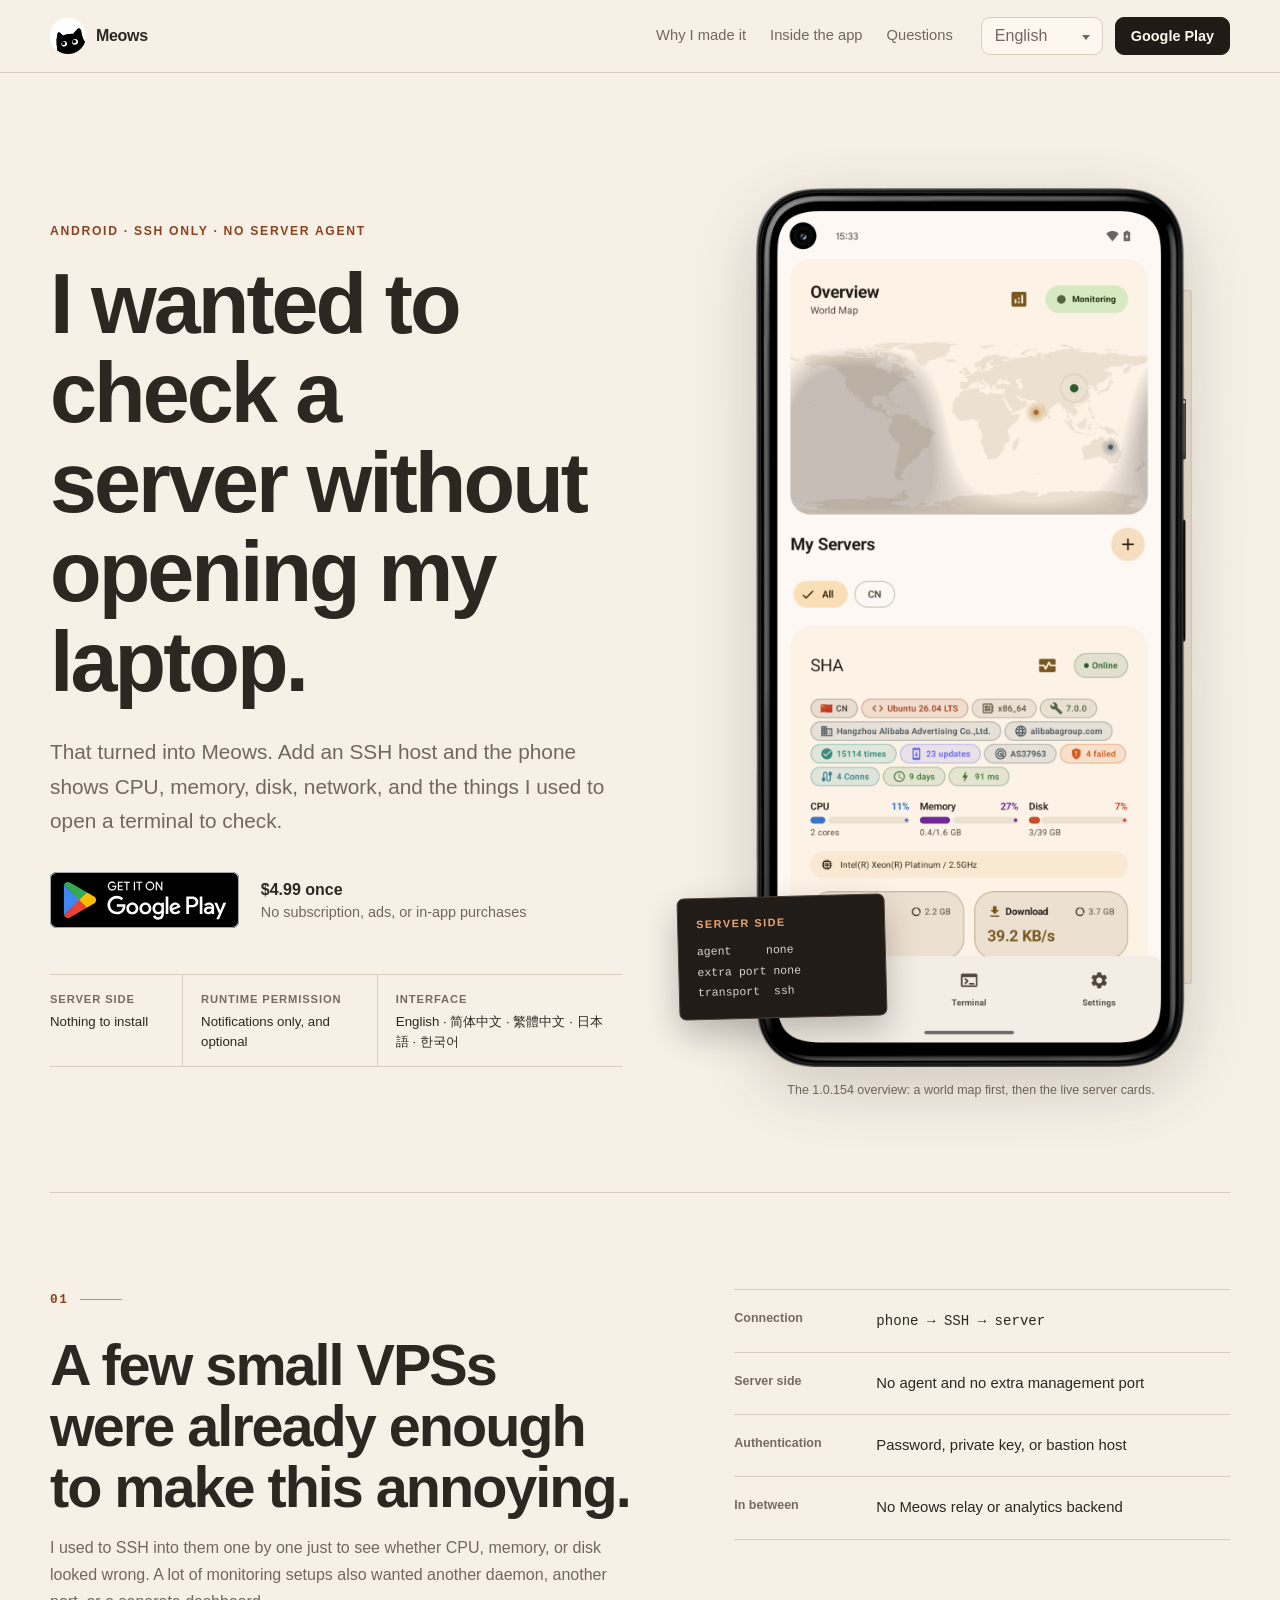
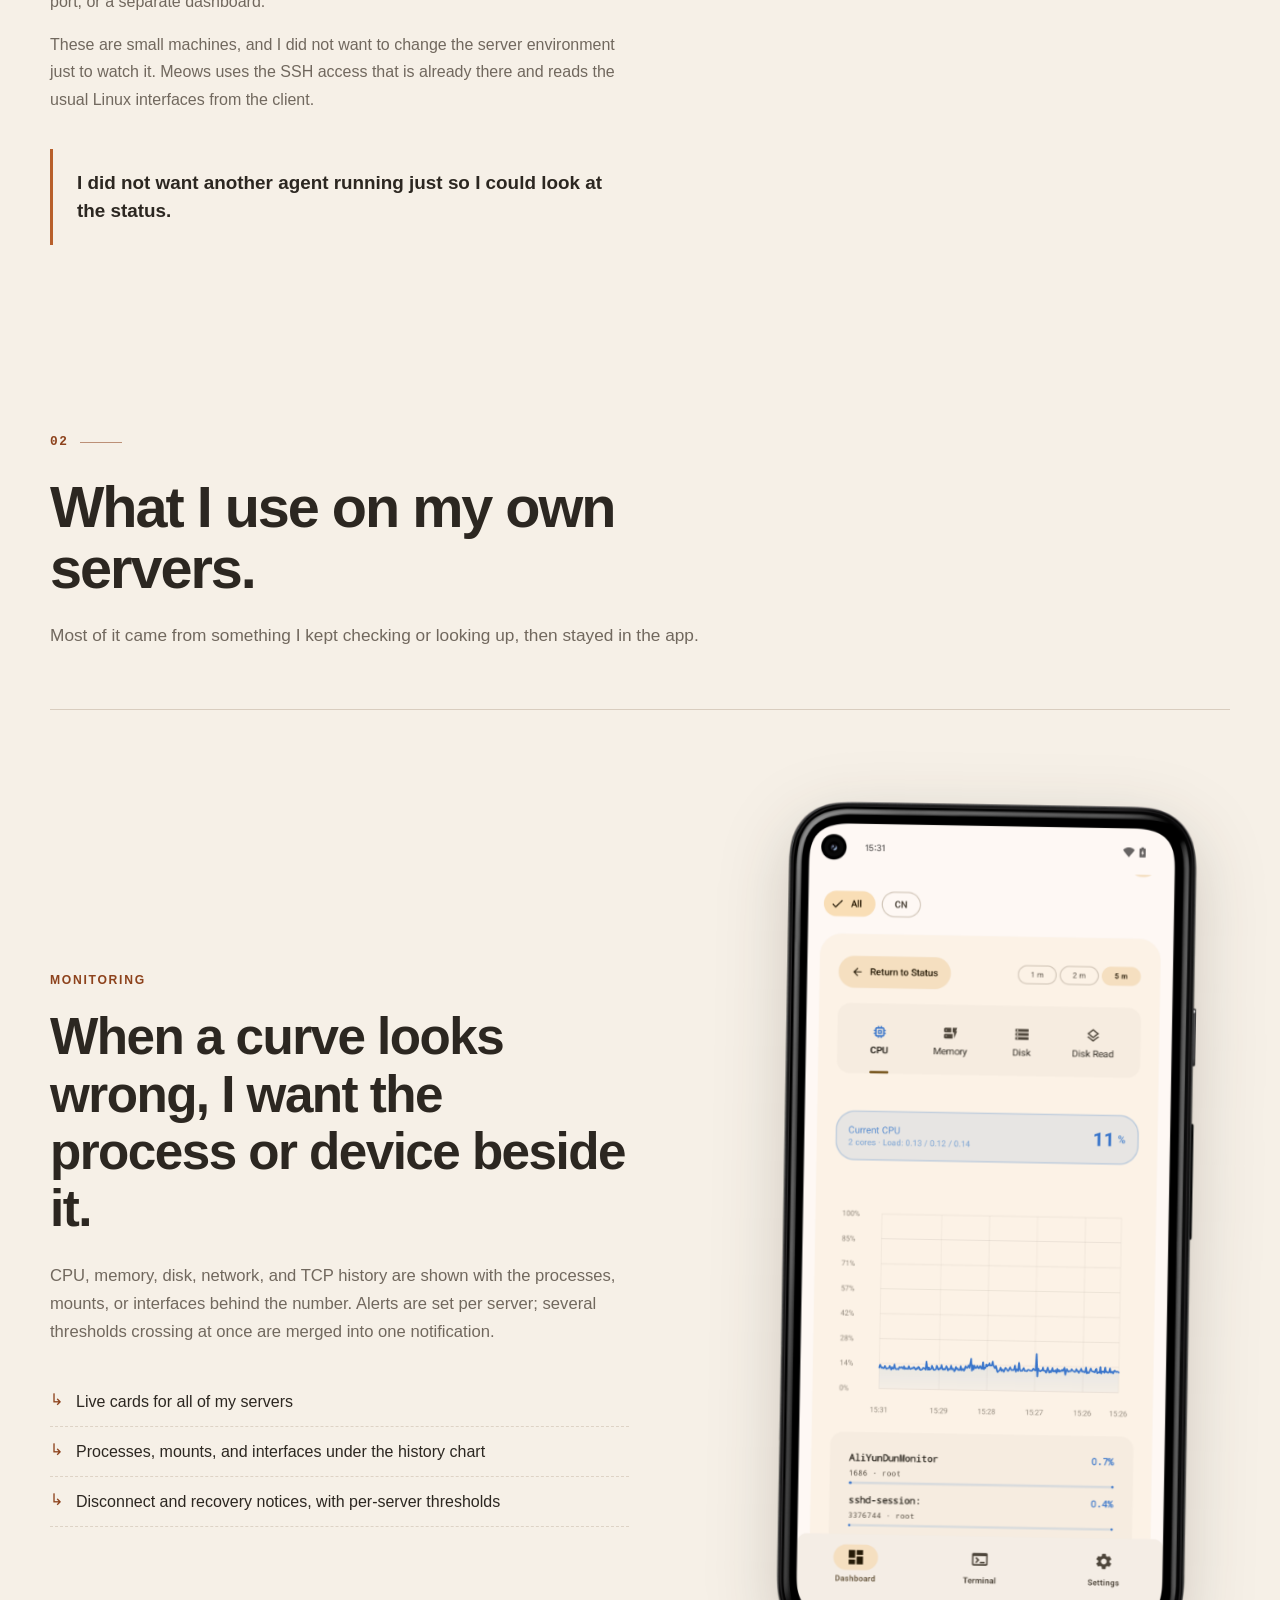
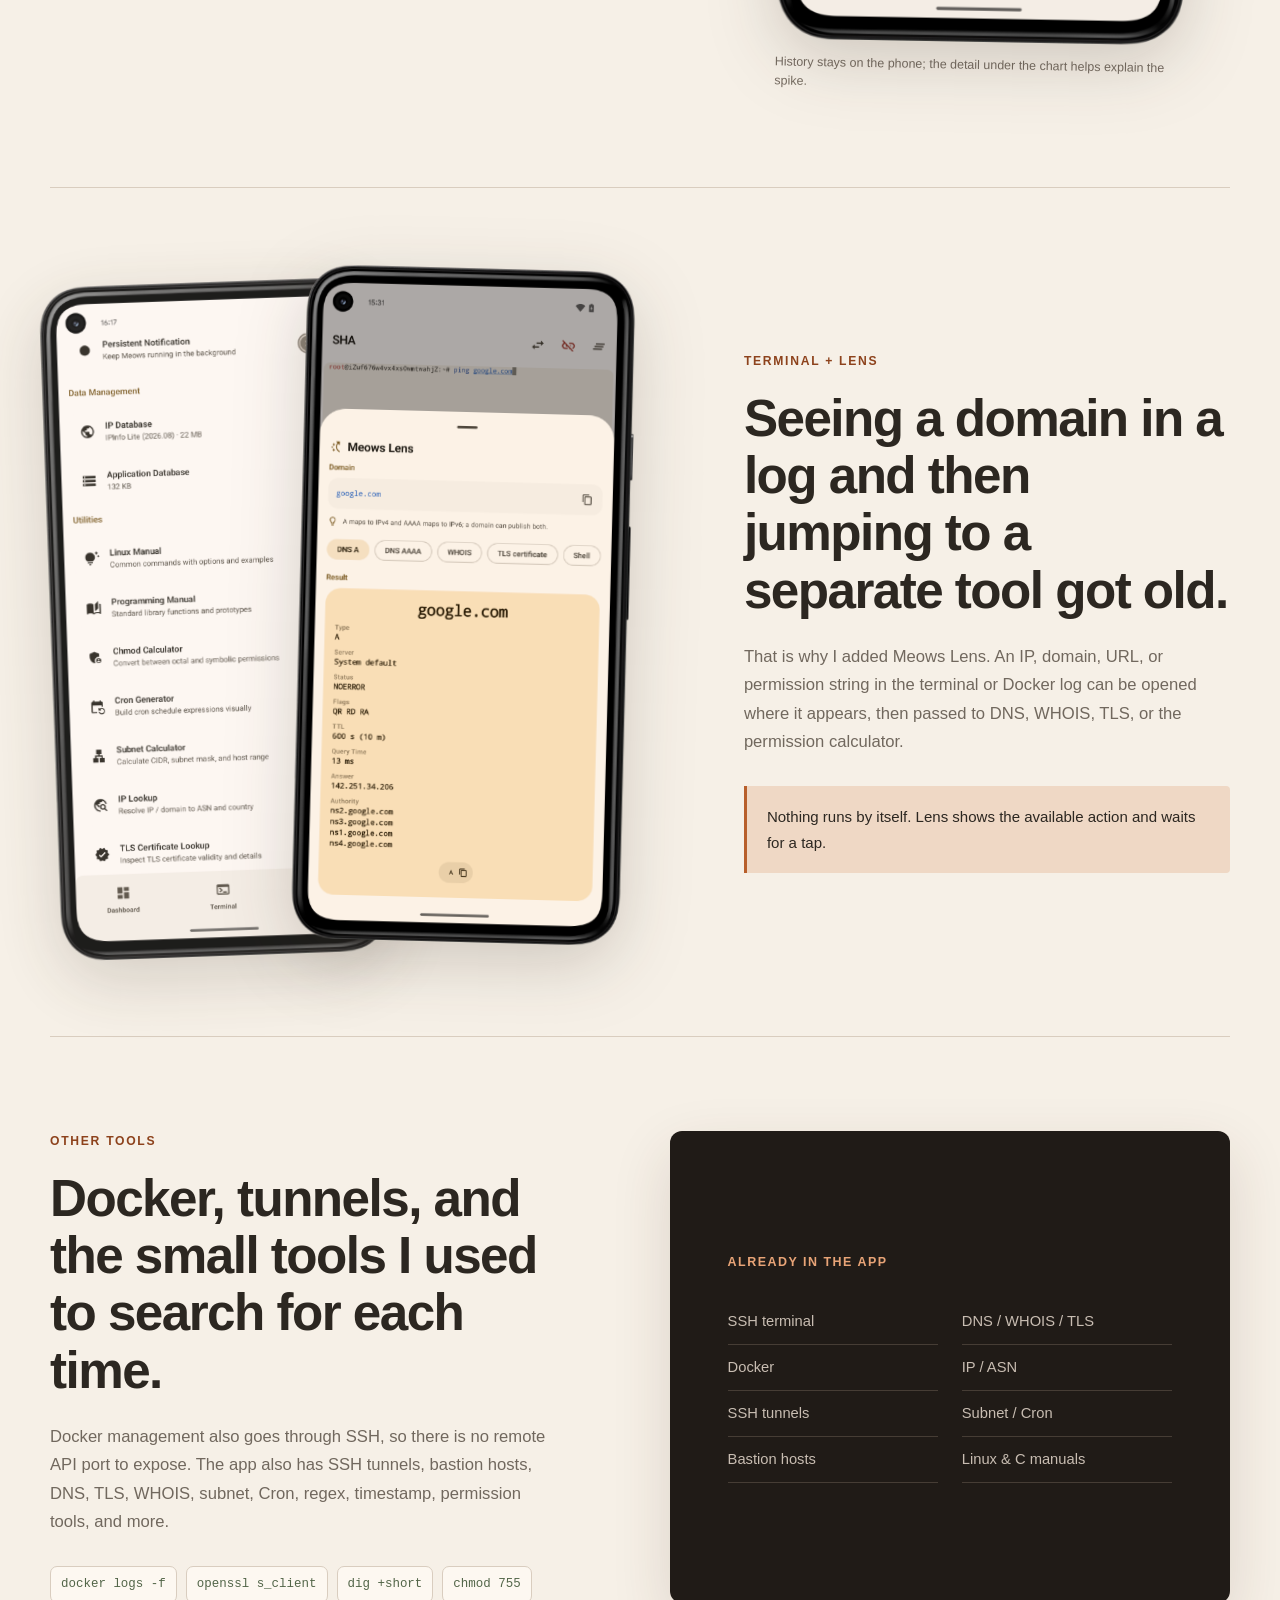
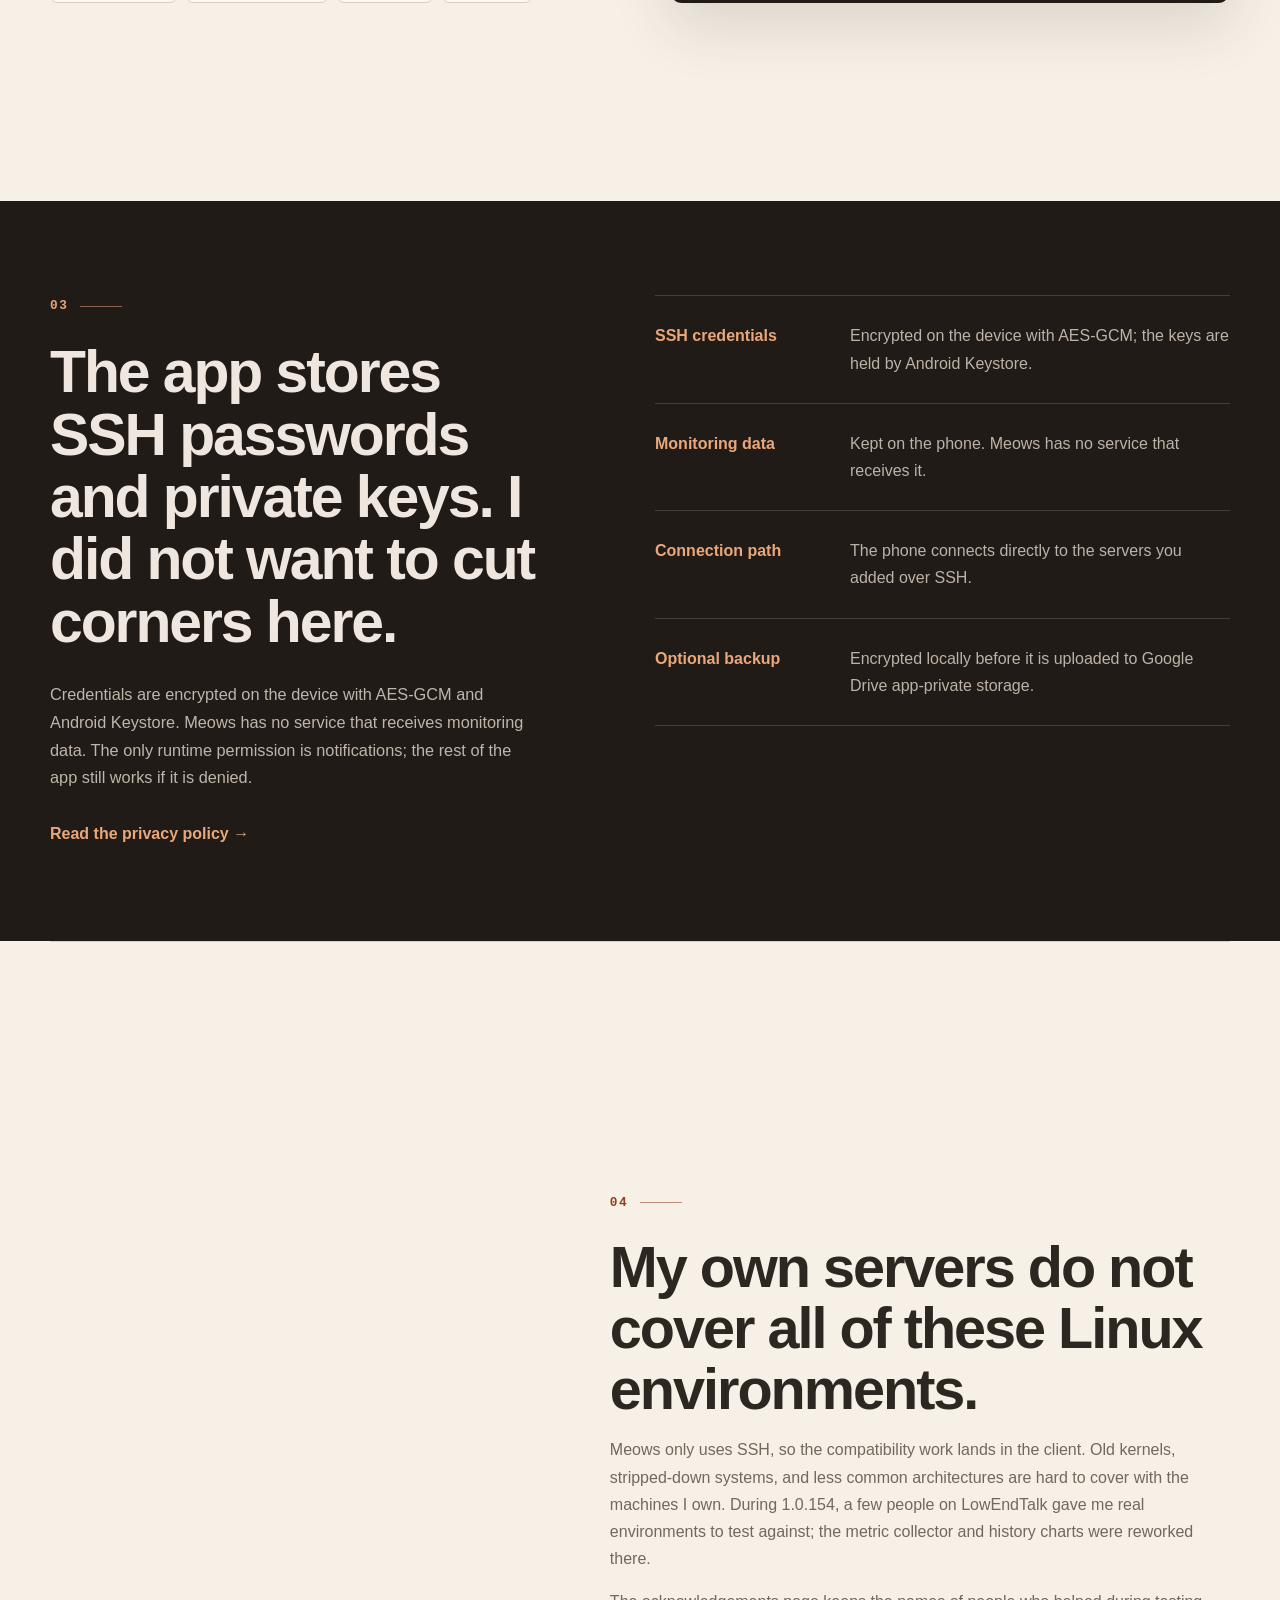
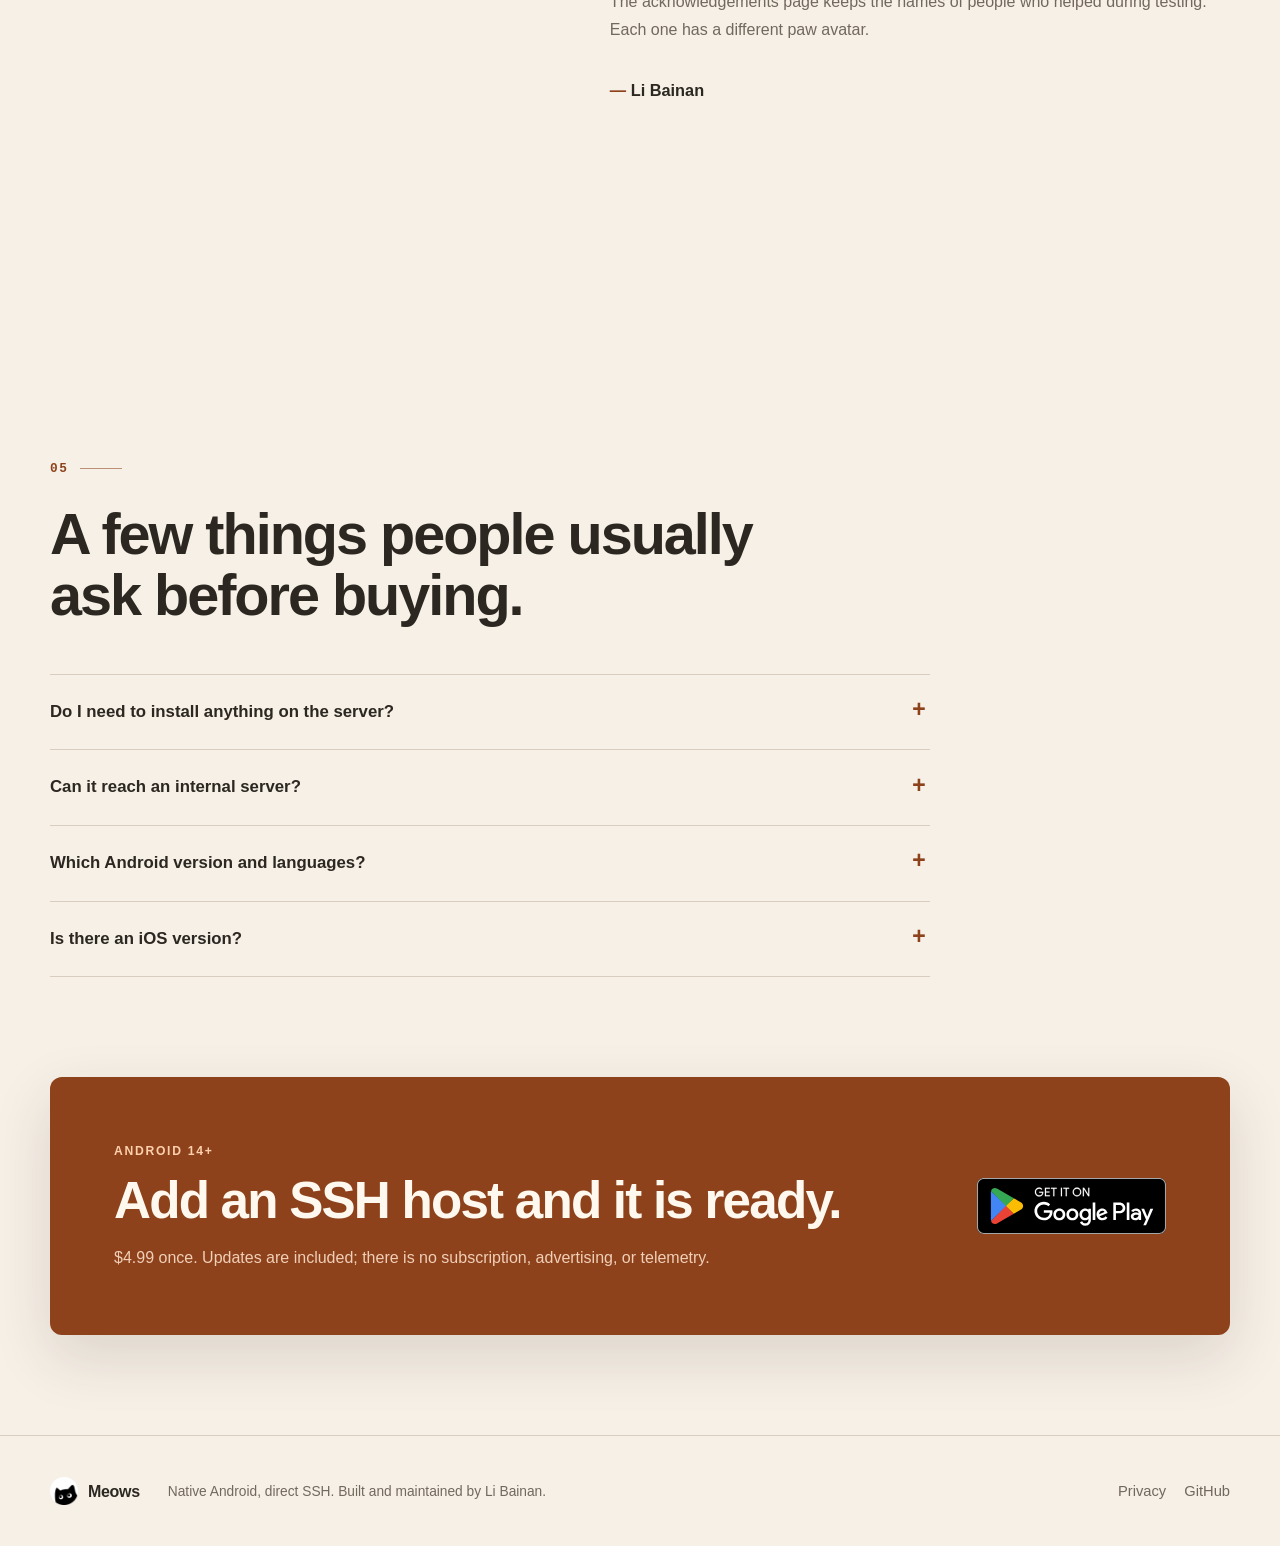
==== commit 122a479b: "Add files via upload" ====
--- a/index.html
+++ b/index.html
@@ -1,472 +1,299 @@
 <!DOCTYPE html>
 <html lang="en">
 <head>
-<meta charset="UTF-8">
-<meta name="viewport" content="width=device-width, initial-scale=1.0">
-<title>Meows</title>
-<meta name="description" content="Native Android SSH server monitoring. Add an IP, monitor your VPS. Nothing installed on the server. Terminal, Docker, network tools. Encrypted on-device, one permission, no telemetry.">
-<link rel="icon" href="favicon.png">
-<link rel="apple-touch-icon" href="favicon.png">
-<meta name="google-site-verification" content="b_yXVIve3Viz64DMB6fFqK7dbHA58nTjf6VMWfUXWis">
-<link rel="stylesheet" href="assets/site.css">
-<link rel="canonical" href="https://app.kvitra.com/">
-<meta name="theme-color" media="(prefers-color-scheme: light)" content="#FBF7F2">
-<meta name="theme-color" media="(prefers-color-scheme: dark)" content="#141210">
-<meta property="og:type" content="website">
-<meta property="og:title" content="Meows: SSH server monitoring for Android">
-<meta property="og:description" content="Monitor your servers over plain SSH. Nothing installed server-side. Terminal · Docker · network tools. Private by design.">
-<meta property="og:url" content="https://app.kvitra.com/">
-<meta property="og:image" content="https://app.kvitra.com/assets/dashboard.webp">
-<style>
-  .wrap { max-width: 1080px; margin: 0 auto; padding: 0 24px; }
-
-  /* 顶栏 */
-  header { position: sticky; top: 0; z-index: 10;
-    backdrop-filter: saturate(1.4) blur(12px);
-    background: color-mix(in srgb, var(--bg) 82%, transparent);
-    border-bottom: 1px solid var(--border); }
-  .nav { display: flex; align-items: center; height: 64px; }
-  .brand { display: flex; align-items: center; gap: 10px; font-weight: 700; font-size: 20px; letter-spacing: -.01em; }
-  .brand img { width: 30px; height: 30px; }
-
-  /* 首屏 */
-  .hero { padding-top: 72px; padding-bottom: 40px; display: grid; grid-template-columns: 1.05fr .95fr; gap: 48px; align-items: center; }
-  .badge { display: inline-block; font-size: 13px; font-weight: 600; color: var(--primary);
-    background: var(--primary-weak); padding: 5px 12px; border-radius: 999px; margin-bottom: 20px; }
-  .hero h1 { font-size: clamp(34px, 5vw, 52px); line-height: 1.1; letter-spacing: -.02em; font-weight: 800; }
-  .hero .sub { font-size: clamp(16px, 2vw, 19px); color: var(--muted); margin: 18px 0 30px; max-width: 30em; }
-  .cta { display: flex; flex-wrap: wrap; gap: 14px; align-items: center; }
-  .store { display: inline-flex; }
-  .store:hover { transform: translateY(-1px); }
-  .store img { height: 58px; width: auto; display: block; aspect-ratio: 239 / 71; }
-  .price { font-size: 14px; color: var(--muted); }
-  .price b { color: var(--text); }
-  .hero-shot { display: flex; justify-content: center; }
-  .hero-shot img { width: 100%; max-width: 300px; }
-
-  /* 区块通用 */
-  section.block { padding-top: 56px; padding-bottom: 56px; }
-  .eyebrow { color: var(--primary); font-weight: 700; font-size: 14px; letter-spacing: .04em; text-transform: uppercase; }
-  h2.title { font-size: clamp(26px, 3.5vw, 36px); letter-spacing: -.02em; font-weight: 800; margin: 8px 0; }
-  .lead { color: var(--muted); max-width: 40em; margin-bottom: 36px; }
-
-  /* 功能卡 */
-  .features { display: grid; grid-template-columns: repeat(3, 1fr); gap: 18px; }
-  .card { background: var(--surface); border: 1px solid var(--border); border-radius: var(--radius);
-    padding: 26px 24px; box-shadow: var(--shadow); }
-  .card .ico { width: 44px; height: 44px; border-radius: 12px; background: var(--primary-weak);
-    display: grid; place-items: center; margin-bottom: 16px; }
-  .card .ico svg { width: 24px; height: 24px; stroke: var(--primary); fill: none; stroke-width: 1.9; }
-  .card h3 { font-size: 18px; margin-bottom: 8px; font-weight: 700; }
-  .card p { color: var(--muted); font-size: 15px; }
-
-  /* 截图画廊 */
-  .gallery { display: grid; grid-template-columns: repeat(4, 1fr); gap: 18px; }
-  .gallery img { width: 100%; display: block; }
-  /* 截图：手机 mockup 投影（gallery 与 hero 一致）*/
-  .gallery img, .hero-shot img { filter: drop-shadow(0 10px 30px rgba(0, 0, 0, .2)); aspect-ratio: 720 / 1516; }
-  .gallery figcaption { font-size: 13px; color: var(--muted); margin-top: 12px; text-align: center; }
-
-  /* 信任条 */
-  .trust { background: var(--surface); border: 1px solid var(--border); border-radius: var(--radius);
-    padding: 36px; box-shadow: var(--shadow); display: grid; grid-template-columns: repeat(4, 1fr); gap: 28px; }
-  .trust .item .k { font-size: 28px; font-weight: 800; color: var(--primary); letter-spacing: -.02em; }
-  .trust .item .v { color: var(--muted); font-size: 14px; margin-top: 4px; }
-
-  /* 常见问答 */
-  .faq { max-width: 760px; margin: 0 auto; }
-  .faq details { background: var(--surface); border: 1px solid var(--border); border-radius: 14px;
-    padding: 0 22px; margin-bottom: 12px; box-shadow: var(--shadow); }
-  .faq summary { font-weight: 700; padding: 20px 0; cursor: pointer; list-style: none;
-    display: flex; justify-content: space-between; align-items: center; gap: 16px; }
-  .faq summary::-webkit-details-marker { display: none; }
-  .faq summary::after { content: "+"; color: var(--primary); font-size: 24px; font-weight: 400; line-height: 1; flex-shrink: 0; }
-  .faq details[open] summary::after { content: "−"; }
-  .faq details p { color: var(--muted); padding: 0 0 20px; font-size: 15px; }
-
-  /* 下载 */
-  .download { text-align: center; }
-  .download .lead { margin: 8px auto 26px; }
-  .download .cta { justify-content: center; }
-  .download .meta { color: var(--muted); font-size: 14px; margin-top: 22px; line-height: 2; }
-
-  /* 页脚 */
-  footer { border-top: 1px solid var(--border); padding: 36px 0; color: var(--muted); font-size: 14px; }
-  .foot { display: flex; flex-wrap: wrap; gap: 8px 16px; align-items: center; justify-content: center; }
-
-  /* 响应式 */
-  @media (max-width: 860px) {
-    .hero { grid-template-columns: 1fr; padding-top: 48px; gap: 32px; text-align: center; }
-    .hero .sub { margin-left: auto; margin-right: auto; }
-    .cta { justify-content: center; }
-    .hero-shot { order: -1; }
-    .features { grid-template-columns: 1fr; }
-    .gallery { grid-template-columns: repeat(2, 1fr); }
-    .trust { grid-template-columns: repeat(2, 1fr); padding: 28px; }
-  }
-  @media (max-width: 480px) {
-    .gallery { grid-template-columns: 1fr; }
-    .trust { grid-template-columns: 1fr; gap: 20px; text-align: center; }
-  }
-</style>
+  <meta charset="UTF-8">
+  <meta name="viewport" content="width=device-width, initial-scale=1.0">
+  <meta name="referrer" content="strict-origin-when-cross-origin">
+  <meta http-equiv="Content-Security-Policy" content="default-src 'self'; img-src 'self' data:; script-src 'self'; style-src 'self'; connect-src 'none'; object-src 'none'; base-uri 'none'; form-action 'none'">
+  <title>Meows — SSH server monitoring for Android</title>
+  <meta name="description" content="Meows checks Linux servers from Android over SSH. Nothing is installed server-side; there is no telemetry or subscription.">
+  <link rel="icon" href="favicon.png" type="image/png">
+  <link rel="apple-touch-icon" href="favicon.png">
+  <meta name="google-site-verification" content="b_yXVIve3Viz64DMB6fFqK7dbHA58nTjf6VMWfUXWis">
+  <link rel="canonical" href="https://app.kvitra.com/">
+  <meta name="theme-color" media="(prefers-color-scheme: light)" content="#f6f0e7">
+  <meta name="theme-color" media="(prefers-color-scheme: dark)" content="#171411">
+  <meta property="og:type" content="website">
+  <meta property="og:title" content="Meows — SSH server monitoring for Android">
+  <meta property="og:description" content="Check a Linux server from your phone. Meows connects directly over SSH; there is nothing to install server-side.">
+  <meta property="og:url" content="https://app.kvitra.com/">
+  <meta property="og:image" content="https://app.kvitra.com/assets/screenshots/en/overview.webp">
+  <link rel="stylesheet" href="assets/home.css">
+  <script src="assets/utm.js" defer></script>
+  <script src="assets/home-i18n.js" defer></script>
 </head>
 <body>
-
-<header>
-  <div class="wrap nav">
-    <span class="brand"><img src="favicon.png" alt="Meows">Meows</span>
-  </div>
-</header>
-
-<main>
-  <section class="wrap hero">
-    <div>
-      <span class="badge" data-i18n="hero_badge">Android 14+</span>
-      <h1 data-i18n="hero_title">Your servers, in your pocket.</h1>
-      <p class="sub" data-i18n="hero_sub">Native Android SSH monitoring. Fill in an IP and you are watching your VPS. Nothing installed on the server.</p>
-      <div class="cta">
-        <a class="store" href="https://play.google.com/store/apps/details?id=com.meows.android">
-          <img data-i18n-src="cta_badge" data-i18n-alt="cta_get" src="assets/playbadge/en.svg" alt="Get it on Google Play">
-        </a>
-        <span class="price"><b data-i18n="cta_price">$4.99</b> · <span data-i18n="cta_sub">one-time, no subscription</span></span>
+  <a class="skip-link" href="#main" data-i18n="skip">Skip to content</a>
+
+  <header class="site-header">
+    <div class="shell header-inner">
+      <a class="brand" href="#top" aria-label="Meows home" data-i18n-aria-label="brand_home">
+        <img src="favicon.png" width="36" height="36" alt="">
+        <span>Meows</span>
+      </a>
+
+      <nav class="nav" aria-label="Primary navigation" data-i18n-aria-label="nav_label">
+        <a href="#why" data-i18n="nav_why">Why I made it</a>
+        <a href="#inside" data-i18n="nav_inside">Inside the app</a>
+        <a href="#questions" data-i18n="nav_questions">Questions</a>
+      </nav>
+
+      <div class="header-tools">
+        <div class="language-switcher" data-language-switcher>
+          <span class="sr-only" id="language-label" data-i18n="language_label">Language</span>
+          <button class="language-trigger" id="language-trigger" type="button"
+                  aria-haspopup="listbox" aria-expanded="false"
+                  aria-controls="language-menu" aria-label="Language: English">
+            <span class="language-current-label" id="language-current-label">English</span>
+            <span class="language-current-code" id="language-current-code" aria-hidden="true">EN</span>
+            <span class="language-chevron" aria-hidden="true"></span>
+          </button>
+          <div class="language-menu" id="language-menu" role="listbox"
+               aria-labelledby="language-label" hidden>
+            <button class="language-option" type="button" role="option"
+                    data-language-choice="auto" aria-selected="true">
+              <span data-i18n="language_auto">Browser language</span>
+              <span class="language-option-code">AUTO</span>
+            </button>
+            <button class="language-option" type="button" role="option"
+                    data-language-choice="en" aria-selected="false">
+              <span>English</span>
+              <span class="language-option-code">EN</span>
+            </button>
+            <button class="language-option" type="button" role="option"
+                    data-language-choice="zhCN" aria-selected="false">
+              <span>简体中文</span>
+              <span class="language-option-code">简</span>
+            </button>
+            <button class="language-option" type="button" role="option"
+                    data-language-choice="zhTW" aria-selected="false">
+              <span>繁體中文</span>
+              <span class="language-option-code">繁</span>
+            </button>
+            <button class="language-option" type="button" role="option"
+                    data-language-choice="ja" aria-selected="false">
+              <span>日本語</span>
+              <span class="language-option-code">日</span>
+            </button>
+            <button class="language-option" type="button" role="option"
+                    data-language-choice="ko" aria-selected="false">
+              <span>한국어</span>
+              <span class="language-option-code">한</span>
+            </button>
+          </div>
+        </div>
+        <a class="header-cta" data-play-link data-play-content="header_cta" href="https://play.google.com/store/apps/details?id=com.meows.android&amp;referrer=utm_source%3Dofficial_website%26utm_medium%3Dwebsite%26utm_campaign%3Dmeows_1_0_154%26utm_content%3Dheader_cta" target="_blank" rel="noopener" data-i18n="nav_get">Google Play</a>
       </div>
     </div>
-    <div class="hero-shot"><img src="assets/dashboard.webp" alt="Meows dashboard" fetchpriority="high"></div>
-  </section>
-
-  <section class="wrap block">
-    <span class="eyebrow" data-i18n="feat_eyebrow">Features</span>
-    <h2 class="title" data-i18n="feat_title">Everything you need to keep an eye on a box</h2>
-    <p class="lead" data-i18n="feat_lead">No agent, no daemon, no third-party relay. Your phone talks to your servers directly over SSH.</p>
-    <div class="features">
-      <div class="card">
-        <div class="ico"><svg viewBox="0 0 24 24"><path d="M3 7l9-4 9 4-9 4-9-4z"/><path d="M3 12l9 4 9-4"/><path d="M3 17l9 4 9-4"/></svg></div>
-        <h3 data-i18n="f1_t">Nothing on your server</h3>
-        <p data-i18n="f1_d">Add an IP plus a password or private key. Meows reads standard interfaces over SSH: no agent, no daemon, no config. Any server you can SSH into, it can monitor.</p>
-      </div>
-      <div class="card">
-        <div class="ico"><svg viewBox="0 0 24 24"><path d="M3 3v18h18"/><path d="M7 14l3-4 3 3 4-6"/></svg></div>
-        <h3 data-i18n="f2_t">Live metrics, history &amp; alerts</h3>
-        <p data-i18n="f2_d">CPU, memory, disk, network and TCP connections, refreshed live, each with history charts and a breakdown of the top processes, mounts and interfaces. Cross a threshold or drop offline, and your phone gets a notification.</p>
-      </div>
-      <div class="card">
-        <div class="ico"><svg viewBox="0 0 24 24"><rect x="3" y="4" width="18" height="16" rx="2"/><path d="M7 9l3 3-3 3"/><path d="M13 15h4"/></svg></div>
-        <h3 data-i18n="f3_t">A real terminal</h3>
-        <p data-i18n="f3_d">A hand-written ANSI engine with semantic coloring. nano, vim and htop just work. Colors follow your system theme, not plain white-on-black.</p>
-      </div>
-      <div class="card">
-        <div class="ico"><svg viewBox="0 0 24 24"><rect x="3" y="10" width="5" height="5"/><rect x="9.5" y="10" width="5" height="5"/><rect x="6" y="4" width="5" height="5"/><path d="M3 18c4 3 14 3 18-2"/></svg></div>
-        <h3 data-i18n="f4_t">Docker, over SSH</h3>
-        <p data-i18n="f4_d">Start, stop and restart containers and tail live logs, again over SSH, with no remote API port to expose.</p>
-      </div>
-      <div class="card">
-        <div class="ico"><svg viewBox="0 0 24 24"><circle cx="12" cy="12" r="9"/><path d="M3 12h18"/><path d="M12 3c3 3 3 15 0 18M12 3c-3 3-3 15 0 18"/></svg></div>
-        <h3 data-i18n="f5_t">Network toolbox</h3>
-        <p data-i18n="f5_d">TLS certificate, DNS, WHOIS and IP/ASN lookup: dig, openssl and whois in your pocket. Plus subnet, cron, regex and more.</p>
-      </div>
-      <div class="card">
-        <div class="ico"><svg viewBox="0 0 24 24"><rect x="5" y="11" width="14" height="9" rx="2"/><path d="M8 11V8a4 4 0 0 1 8 0v3"/></svg></div>
-        <h3 data-i18n="f6_t">Private by design</h3>
-        <p data-i18n="f6_d">Credentials are encrypted with AES-GCM via Android Keystore and never leave your phone. One permission (notifications), and you can deny even that. No telemetry, no ads.</p>
+  </header>
+
+  <main id="main">
+    <section class="hero shell" id="top">
+      <div class="hero-copy">
+        <p class="kicker" data-i18n="hero_kicker">Android · SSH only · no server agent</p>
+        <h1 data-i18n="hero_title">I wanted to check a server without opening my laptop.</h1>
+        <p class="hero-lead" data-i18n="hero_body">That turned into Meows. Add an SSH host and the phone shows CPU, memory, disk, network, and the things I used to open a terminal to check.</p>
+
+        <div class="hero-actions">
+          <a class="play-badge" data-play-link data-play-content="hero_badge" href="https://play.google.com/store/apps/details?id=com.meows.android&amp;referrer=utm_source%3Dofficial_website%26utm_medium%3Dwebsite%26utm_campaign%3Dmeows_1_0_154%26utm_content%3Dhero_badge" target="_blank" rel="noopener">
+            <img data-play-badge src="assets/playbadge/en.svg" width="239" height="71" alt="Get it on Google Play">
+          </a>
+          <p class="purchase-note">
+            <strong data-i18n="hero_price">$4.99 once</strong>
+            <span data-i18n="hero_price_note">No subscription, ads, or in-app purchases</span>
+          </p>
+        </div>
+
+        <dl class="hero-facts">
+          <div><dt data-i18n="fact_server_label">Server side</dt><dd data-i18n="fact_server_value">Nothing to install</dd></div>
+          <div><dt data-i18n="fact_permission_label">Runtime permission</dt><dd data-i18n="fact_permission_value">Notifications only, and optional</dd></div>
+          <div><dt data-i18n="fact_languages_label">Interface</dt><dd data-i18n="fact_languages_value">English · 简体中文 · 繁體中文 · 日本語 · 한국어</dd></div>
+        </dl>
+      </div>
+
+      <div class="hero-visual">
+        <div class="server-note" aria-label="Server-side setup" data-i18n-aria-label="server_note_aria">
+          <span data-i18n="server_note_title">server side</span>
+          <code>agent&nbsp;&nbsp;&nbsp;&nbsp;&nbsp;none</code>
+          <code>extra port&nbsp;none</code>
+          <code>transport&nbsp;&nbsp;ssh</code>
+        </div>
+        <figure class="phone-shot hero-phone">
+          <img data-shot="overview" src="assets/screenshots/en/overview.webp" width="1002" height="2048" alt="Meows overview with a world map and a server card" fetchpriority="high">
+          <figcaption data-i18n="hero_caption">The 1.0.154 overview: a world map first, then the live server cards.</figcaption>
+        </figure>
+      </div>
+    </section>
+
+    <section class="story shell ruled" id="why">
+      <div class="story-copy">
+        <p class="section-number">01</p>
+        <h2 data-i18n="story_title">A few small VPSs were already enough to make this annoying.</h2>
+        <p data-i18n="story_p1">I used to SSH into them one by one just to see whether CPU, memory, or disk looked wrong. A lot of monitoring setups also wanted another daemon, another port, or a separate dashboard.</p>
+        <p data-i18n="story_p2">These are small machines, and I did not want to change the server environment just to watch it. Meows uses the SSH access that is already there and reads the usual Linux interfaces from the client.</p>
+        <blockquote data-i18n="story_quote">I did not want another agent running just so I could look at the status.</blockquote>
+      </div>
+
+      <dl class="connection-ledger">
+        <div><dt data-i18n="connection_path_label">Connection</dt><dd><code data-i18n="connection_path_value">phone → SSH → server</code></dd></div>
+        <div><dt data-i18n="connection_server_label">Server side</dt><dd data-i18n="connection_server_value">No agent and no extra management port</dd></div>
+        <div><dt data-i18n="connection_auth_label">Authentication</dt><dd data-i18n="connection_auth_value">Password, private key, or bastion host</dd></div>
+        <div><dt data-i18n="connection_middle_label">In between</dt><dd data-i18n="connection_middle_value">No Meows relay or analytics backend</dd></div>
+      </dl>
+    </section>
+
+    <section class="work shell" id="inside">
+      <div class="section-intro">
+        <p class="section-number">02</p>
+        <h2 data-i18n="inside_title">What I use on my own servers.</h2>
+        <p data-i18n="inside_lead">Most of it came from something I kept checking or looking up, then stayed in the app.</p>
+      </div>
+
+      <article class="feature-row feature-monitor">
+        <div class="feature-copy">
+          <p class="feature-label" data-i18n="monitor_label">Monitoring</p>
+          <h3 data-i18n="monitor_title">When a curve looks wrong, I want the process or device beside it.</h3>
+          <p data-i18n="monitor_body">CPU, memory, disk, network, and TCP history are shown with the processes, mounts, or interfaces behind the number. Alerts are set per server; several thresholds crossing at once are merged into one notification.</p>
+          <ul class="plain-list">
+            <li data-i18n="monitor_1">Live cards for all of my servers</li>
+            <li data-i18n="monitor_2">Processes, mounts, and interfaces under the history chart</li>
+            <li data-i18n="monitor_3">Disconnect and recovery notices, with per-server thresholds</li>
+          </ul>
+        </div>
+        <figure class="phone-shot tilted-right">
+          <img data-shot="charts" src="assets/screenshots/en/charts.webp" width="1002" height="2048" loading="lazy" alt="Meows history charts and process details">
+          <figcaption data-i18n="monitor_caption">History stays on the phone; the detail under the chart helps explain the spike.</figcaption>
+        </figure>
+      </article>
+
+      <article class="feature-row feature-lens">
+        <div class="lens-stack" aria-label="Meows tools and Lens" data-i18n-aria-label="lens_stack_aria">
+          <figure class="phone-shot phone-back">
+            <img data-shot="tools" src="assets/screenshots/en/tools.webp" width="1002" height="2048" loading="lazy" alt="Meows network and Linux tools">
+          </figure>
+          <figure class="phone-shot phone-front">
+            <img data-shot="lens" src="assets/screenshots/en/lens.webp" width="1002" height="2048" loading="lazy" alt="Meows Lens actions for a selected address">
+          </figure>
+        </div>
+        <div class="feature-copy">
+          <p class="feature-label" data-i18n="lens_label">Terminal + Lens</p>
+          <h3 data-i18n="lens_title">Seeing a domain in a log and then jumping to a separate tool got old.</h3>
+          <p data-i18n="lens_body">That is why I added Meows Lens. An IP, domain, URL, or permission string in the terminal or Docker log can be opened where it appears, then passed to DNS, WHOIS, TLS, or the permission calculator.</p>
+          <p class="small-note" data-i18n="lens_note">Nothing runs by itself. Lens shows the available action and waits for a tap.</p>
+        </div>
+      </article>
+
+      <article class="feature-row feature-more">
+        <div class="feature-copy">
+          <p class="feature-label" data-i18n="more_label">Other tools</p>
+          <h3 data-i18n="more_title">Docker, tunnels, and the small tools I used to search for each time.</h3>
+          <p data-i18n="more_body">Docker management also goes through SSH, so there is no remote API port to expose. The app also has SSH tunnels, bastion hosts, DNS, TLS, WHOIS, subnet, Cron, regex, timestamp, permission tools, and more.</p>
+          <div class="command-strip" aria-label="Command examples" data-i18n-aria-label="examples_aria">
+            <code>docker logs -f</code>
+            <code>openssl s_client</code>
+            <code>dig +short</code>
+            <code>chmod 755</code>
+          </div>
+        </div>
+        <aside class="tool-index">
+          <p data-i18n="tool_index_intro">Already in the app</p>
+          <div class="tool-columns">
+            <ul>
+              <li>SSH terminal</li>
+              <li>Docker</li>
+              <li>SSH tunnels</li>
+              <li data-i18n="tool_jump">Jump hosts</li>
+            </ul>
+            <ul>
+              <li>DNS / WHOIS / TLS</li>
+              <li>IP / ASN</li>
+              <li>Subnet / Cron</li>
+              <li data-i18n="tool_manuals">Linux &amp; C manuals</li>
+            </ul>
+          </div>
+        </aside>
+      </article>
+    </section>
+
+    <section class="privacy-panel" id="privacy">
+      <div class="shell privacy-grid">
+        <div>
+          <p class="section-number light">03</p>
+          <h2 data-i18n="privacy_title">The app stores SSH passwords and private keys. I did not want to cut corners here.</h2>
+          <p class="privacy-lead" data-i18n="privacy_body">Credentials are encrypted on the device with AES-GCM and Android Keystore. Meows has no service that receives monitoring data. The only runtime permission is notifications; the rest of the app still works if it is denied.</p>
+          <a class="text-link" href="privacy/" data-i18n="privacy_link">Read the privacy policy →</a>
+        </div>
+        <dl class="privacy-ledger">
+          <div><dt data-i18n="privacy_q1">SSH credentials</dt><dd data-i18n="privacy_a1">Encrypted on the device with AES-GCM; the keys are held by Android Keystore.</dd></div>
+          <div><dt data-i18n="privacy_q2">Monitoring data</dt><dd data-i18n="privacy_a2">Kept on the phone. Meows has no service that receives it.</dd></div>
+          <div><dt data-i18n="privacy_q3">Connection path</dt><dd data-i18n="privacy_a3">The phone connects directly to the servers you added over SSH.</dd></div>
+          <div><dt data-i18n="privacy_q4">Optional backup</dt><dd data-i18n="privacy_a4">Encrypted locally before it is uploaded to Google Drive app-private storage.</dd></div>
+        </dl>
+      </div>
+    </section>
+
+    <section class="maker shell ruled">
+      <div class="maker-image">
+        <figure class="phone-shot tilted-left">
+          <img data-shot="thanks" src="assets/screenshots/en/thanks.webp" width="1002" height="2048" loading="lazy" alt="Meows acknowledgements page with unique paw avatars">
+        </figure>
+      </div>
+      <div class="maker-copy">
+        <p class="section-number">04</p>
+        <h2 data-i18n="maker_title">My own servers do not cover all of these Linux environments.</h2>
+        <p data-i18n="maker_p1">Meows only uses SSH, so the compatibility work lands in the client. Old kernels, stripped-down systems, and less common architectures are hard to cover with the machines I own. During 1.0.154, a few people on LowEndTalk gave me real environments to test against; the metric collector and history charts were reworked there.</p>
+        <p data-i18n="maker_p2">The acknowledgements page keeps the names of people who helped during testing. Each one has a different paw avatar.</p>
+        <p class="signature" aria-label="Li Bainan"><span>—</span> Li Bainan</p>
+      </div>
+    </section>
+
+    <section class="faq shell" id="questions">
+      <div class="section-intro compact">
+        <p class="section-number">05</p>
+        <h2 data-i18n="faq_title">A few things people usually ask before buying.</h2>
+      </div>
+
+      <div class="faq-list">
+        <details>
+          <summary data-i18n="q1">Do I need to install anything on the server?</summary>
+          <p data-i18n="a1">No. Meows reads the server over standard SSH. There is no agent, daemon, Docker image or extra port to configure.</p>
+        </details>
+        <details>
+          <summary data-i18n="q2">Can it reach an internal server?</summary>
+          <p data-i18n="a2">Yes. Add a bastion host and monitoring, terminal sessions and SSH tunnels can all use it.</p>
+        </details>
+        <details>
+          <summary data-i18n="q3">Which Android version and languages?</summary>
+          <p data-i18n="a3">Android 14 or later. The interface supports English, Simplified Chinese, Traditional Chinese, Japanese and Korean.</p>
+        </details>
+        <details>
+          <summary data-i18n="q4">Is there an iOS version?</summary>
+          <p data-i18n="a4">Not at the moment. Meows is a native Android app.</p>
+        </details>
+      </div>
+    </section>
+
+    <section class="final-cta shell">
+      <div>
+        <p class="kicker" data-i18n="final_kicker">Android 14+</p>
+        <h2 data-i18n="final_title">Add an SSH host and it is ready.</h2>
+        <p data-i18n="final_body">$4.99 once. Updates are included; there is no subscription, advertising, or telemetry.</p>
+      </div>
+      <a class="play-badge final-play-badge" data-play-link data-play-content="final_badge" href="https://play.google.com/store/apps/details?id=com.meows.android&amp;referrer=utm_source%3Dofficial_website%26utm_medium%3Dwebsite%26utm_campaign%3Dmeows_1_0_154%26utm_content%3Dfinal_badge" target="_blank" rel="noopener">
+        <img data-play-badge src="assets/playbadge/en.svg" width="239" height="71" alt="Get it on Google Play">
+      </a>
+    </section>
+  </main>
+
+  <footer>
+    <div class="shell footer-inner">
+      <div class="footer-brand"><img src="favicon.png" width="28" height="28" alt=""><span>Meows</span></div>
+      <p data-i18n="footer_note">Native Android, direct SSH. Built and maintained by Li Bainan.</p>
+      <div class="footer-links">
+        <a href="privacy/" data-i18n="footer_privacy">Privacy</a>
+        <a href="https://github.com/KeSaite/Meows" target="_blank" rel="noopener">GitHub</a>
       </div>
     </div>
-  </section>
-
-  <section class="wrap block">
-    <span class="eyebrow" data-i18n="shots_eyebrow">A look inside</span>
-    <h2 class="title" data-i18n="shots_title">Built natively, polished by hand</h2>
-    <div class="gallery">
-      <figure><img src="assets/terminal.webp" alt="Editing code in the terminal" loading="lazy"><figcaption data-i18n="shot_terminal">Editing code in the terminal</figcaption></figure>
-      <figure><img src="assets/docker.webp" alt="Docker container management" loading="lazy"><figcaption data-i18n="shot_docker">Docker container management</figcaption></figure>
-      <figure><img src="assets/charts.webp" alt="History charts" loading="lazy"><figcaption data-i18n="shot_charts">History charts with process detail</figcaption></figure>
-      <figure><img src="assets/tools.webp" alt="Network and developer tools" loading="lazy"><figcaption data-i18n="shot_tools">A pocketful of network &amp; dev tools</figcaption></figure>
-    </div>
-  </section>
-
-  <section class="wrap block">
-    <div class="trust">
-      <div class="item"><div class="k" data-i18n="t1_k">0</div><div class="v" data-i18n="t1_v">files installed on your server</div></div>
-      <div class="item"><div class="k" data-i18n="t2_k">1</div><div class="v" data-i18n="t2_v">permission, and it is optional</div></div>
-      <div class="item"><div class="k" data-i18n="t3_k">AES-GCM</div><div class="v" data-i18n="t3_v">keys stay in Android Keystore, on device</div></div>
-      <div class="item"><div class="k" data-i18n="t4_k">No</div><div class="v" data-i18n="t4_v">telemetry, ads or subscription</div></div>
-    </div>
-  </section>
-
-  <section class="wrap block">
-    <span class="eyebrow" data-i18n="faq_eyebrow">FAQ</span>
-    <h2 class="title" data-i18n="faq_title">Questions, answered</h2>
-    <div class="faq">
-      <details>
-        <summary data-i18n="q1">Do I need to install anything on the server?</summary>
-        <p data-i18n="a1">No. Add an IP with a password or private key, and Meows reads everything over standard SSH: no agent, no daemon, no config, and nothing to expose to a third party.</p>
-      </details>
-      <details>
-        <summary data-i18n="q2">Are my passwords and keys safe? Do they go to the cloud?</summary>
-        <p data-i18n="a2">They are encrypted with AES-GCM in the Android Keystore and stay on your phone, never uploaded to any server, and a stolen database still can't be decrypted. Optional Google Drive backup uploads them only after a second layer of encryption with your master password.</p>
-      </details>
-      <details>
-        <summary data-i18n="q3">Is it a one-time purchase or a subscription?</summary>
-        <p data-i18n="a3">One-time, $4.99. No subscription, no in-app purchases, no ads, and updates stay free.</p>
-      </details>
-      <details>
-        <summary data-i18n="q4">It says "device not compatible" or "uncertified". What can I do?</summary>
-        <p data-i18n="a4">That is Google Play's device-certification policy, not a Meows restriction. Keystore hardware encryption can't be guaranteed on an uncertified device. If your bootloader is unlocked, add the app to your library from a desktop browser first, then install it on your phone.</p>
-      </details>
-      <details>
-        <summary data-i18n="q5">Is there an iOS version?</summary>
-        <p data-i18n="a5">Not for now. Meows is Android only.</p>
-      </details>
-      <details>
-        <summary data-i18n="q6">Which key formats are supported, and what if a key won't connect?</summary>
-        <p data-i18n="a6">RSA, ED25519 and ECDSA. If a key won't connect, check for stray blank lines or spaces in the pasted key, and include the passphrase if it has one.</p>
-      </details>
-      <details>
-        <summary data-i18n="q7">Can I monitor a server with no public IP?</summary>
-        <p data-i18n="a7">Yes. Set up a bastion (jump) host, and the connection goes phone → bastion → internal machine. Monitoring, terminal and tunnels all work through it.</p>
-      </details>
-    </div>
-  </section>
-
-  <section class="wrap block download">
-    <span class="eyebrow" data-i18n="dl_eyebrow">Download</span>
-    <h2 class="title" data-i18n="dl_title">One-time purchase. Free updates.</h2>
-    <p class="lead" data-i18n="dl_lead">Buy it once, use it for good. No subscription, no in-app purchases, no ads. Google Play refunds within 2 hours, so try it risk-free.</p>
-    <div class="cta">
-      <a class="store" href="https://play.google.com/store/apps/details?id=com.meows.android">
-        <img data-i18n-src="cta_badge" data-i18n-alt="cta_get" src="assets/playbadge/en.svg" alt="Get it on Google Play">
-      </a>
-    </div>
-    <p class="meta">
-      <span data-i18n="dl_req">Android 14+ · English / 简体中文 / 繁體中文 / 日本語 / 한국어</span><br>
-      <span data-i18n="dl_regions">Available in: US · UK · Canada · Germany · France · Netherlands · Iceland · Japan · South Korea · Singapore · Malaysia · Australia · Hong Kong · Taiwan · Macau</span>
-    </p>
-  </section>
-</main>
-
-<footer>
-  <div class="wrap foot">
-    <a href="privacy/" data-i18n="foot_privacy">Privacy Policy</a>
-    <span data-i18n="foot_rights">© 2026 Li Bainan. All rights reserved.</span>
-  </div>
-</footer>
-
-<script src="assets/i18n.js"></script>
-<script>
-  // 5 语言文案字典，按系统语言自动应用
-  const I18N = {
-    en: {
-      hero_badge: "Android 14+",
-      hero_title: "Your servers, in your pocket.",
-      hero_sub: "Native Android SSH monitoring. Fill in an IP and you are watching your VPS. Nothing installed on the server.",
-      cta_get: "Get it on Google Play", cta_price: "$4.99", cta_sub: "one-time, no subscription", cta_badge: "assets/playbadge/en.svg",
-      feat_eyebrow: "Features",
-      feat_title: "Everything you need to keep an eye on a box",
-      feat_lead: "No agent, no daemon, no third-party relay. Your phone talks to your servers directly over SSH.",
-      f1_t: "Nothing on your server", f1_d: "Add an IP plus a password or private key. Meows reads standard interfaces over SSH: no agent, no daemon, no config. Any server you can SSH into, it can monitor.",
-      f2_t: "Live metrics, history & alerts", f2_d: "CPU, memory, disk, network and TCP connections, refreshed live, each with history charts and a breakdown of the top processes, mounts and interfaces. Cross a threshold or drop offline, and your phone gets a notification.",
-      f3_t: "A real terminal", f3_d: "A hand-written ANSI engine with semantic coloring. nano, vim and htop just work. Colors follow your system theme, not plain white-on-black.",
-      f4_t: "Docker, over SSH", f4_d: "Start, stop and restart containers and tail live logs, again over SSH, with no remote API port to expose.",
-      f5_t: "Network toolbox", f5_d: "TLS certificate, DNS, WHOIS and IP/ASN lookup: dig, openssl and whois in your pocket. Plus subnet, cron, regex and more.",
-      f6_t: "Private by design", f6_d: "Credentials are encrypted with AES-GCM via Android Keystore and never leave your phone. One permission (notifications), and you can deny even that. No telemetry, no ads.",
-      shots_eyebrow: "A look inside", shots_title: "Built natively, polished by hand",
-      shot_terminal: "Editing code in the terminal", shot_docker: "Docker container management",
-      shot_charts: "History charts with process detail", shot_tools: "A pocketful of network & dev tools",
-      t1_k: "0", t1_v: "files installed on your server",
-      t2_k: "1", t2_v: "permission, and it is optional",
-      t3_k: "AES-GCM", t3_v: "keys stay in Android Keystore, on device",
-      t4_k: "No", t4_v: "telemetry, ads or subscription",
-      faq_eyebrow: "FAQ", faq_title: "Questions, answered",
-      q1: "Do I need to install anything on the server?",
-      a1: "No. Add an IP with a password or private key, and Meows reads everything over standard SSH: no agent, no daemon, no config, and nothing to expose to a third party.",
-      q2: "Are my passwords and keys safe? Do they go to the cloud?",
-      a2: "They are encrypted with AES-GCM in the Android Keystore and stay on your phone, never uploaded to any server, and a stolen database still can't be decrypted. Optional Google Drive backup uploads them only after a second layer of encryption with your master password.",
-      q3: "Is it a one-time purchase or a subscription?",
-      a3: "One-time, $4.99. No subscription, no in-app purchases, no ads, and updates stay free.",
-      q4: "It says \"device not compatible\" or \"uncertified\". What can I do?",
-      a4: "That is Google Play's device-certification policy, not a Meows restriction. Keystore hardware encryption can't be guaranteed on an uncertified device. If your bootloader is unlocked, add the app to your library from a desktop browser first, then install it on your phone.",
-      q5: "Is there an iOS version?",
-      a5: "Not for now. Meows is Android only.",
-      q6: "Which key formats are supported, and what if a key won't connect?",
-      a6: "RSA, ED25519 and ECDSA. If a key won't connect, check for stray blank lines or spaces in the pasted key, and include the passphrase if it has one.",
-      q7: "Can I monitor a server with no public IP?",
-      a7: "Yes. Set up a bastion (jump) host, and the connection goes phone → bastion → internal machine. Monitoring, terminal and tunnels all work through it.",
-      dl_eyebrow: "Download", dl_title: "One-time purchase. Free updates.",
-      dl_lead: "Buy it once, use it for good. No subscription, no in-app purchases, no ads. Google Play refunds within 2 hours, so try it risk-free.",
-      dl_req: "Android 14+ · English / 简体中文 / 繁體中文 / 日本語 / 한국어",
-      dl_regions: "Available in: US · UK · Canada · Germany · France · Netherlands · Iceland · Japan · South Korea · Singapore · Malaysia · Australia · Hong Kong · Taiwan · Macau",
-      foot_privacy: "Privacy Policy", foot_rights: "© 2026 Li Bainan. All rights reserved."
-    },
-    zhCN: {
-      hero_badge: "Android 14+",
-      hero_title: "口袋里的服务器监控",
-      hero_sub: "原生 Android，纯 SSH。填个 IP 就能盯住你的 VPS，服务器上什么都不用装。",
-      cta_get: "在 Google Play 获取", cta_price: "$4.99", cta_sub: "一次买断，无订阅", cta_badge: "assets/playbadge/zh-CN.svg",
-      feat_eyebrow: "功能",
-      feat_title: "盯一台服务器需要的，这里都有",
-      feat_lead: "不装 agent、不开守护进程、不过第三方中转。手机直接走 SSH 连你的服务器。",
-      f1_t: "服务器上零安装", f1_d: "填 IP 加密码或私钥即可，全程走标准 SSH 取数据，不装 agent、不开守护进程、不配环境。能 SSH 上去的服务器，它就能监控。",
-      f2_t: "实时指标、历史与告警", f2_d: "CPU、内存、磁盘、网络、TCP 连接实时刷新，每项都有历史曲线；曲线下面还列出最吃资源的进程、各挂载点和网卡。指标超标或服务器掉线，手机就弹通知。",
-      f3_t: "真正的终端", f3_d: "手搓的 ANSI 引擎，带语义着色。nano、vim、htop 都能跑。配色跟随系统主题，不是黑底白字。",
-      f4_t: "Docker，走 SSH", f4_d: "启停、重启容器，看实时日志，同样走 SSH，无需在服务器开放任何远程 API 端口。",
-      f5_t: "网络工具箱", f5_d: "TLS 证书、DNS、WHOIS、IP 归属查询，手机上当 dig、openssl、whois 用。还有子网、Cron、正则等小工具。",
-      f6_t: "隐私是设计的一部分", f6_d: "凭据用 AES-GCM + Android Keystore 加密，只存在你手机上。只要一个权限（通知），而且还能拒绝。零遥测、零广告。",
-      shots_eyebrow: "看看内部", shots_title: "原生打造，手工打磨",
-      shot_terminal: "在终端里编辑代码", shot_docker: "Docker 容器管理",
-      shot_charts: "历史曲线与进程明细", shot_tools: "口袋里的网络与开发工具",
-      t1_k: "0", t1_v: "在你服务器上安装的文件",
-      t2_k: "1", t2_v: "个权限，还能拒绝",
-      t3_k: "AES-GCM", t3_v: "密钥留在 Android Keystore，只在本机",
-      t4_k: "没有", t4_v: "遥测、广告或订阅",
-      faq_eyebrow: "常见问答", faq_title: "你可能想问的几个问题",
-      q1: "需要在服务器上装东西吗？",
-      a1: "不需要。填个 IP 加密码或私钥，Meows 全程走标准 SSH 取数据，不装 agent、不开守护进程、不配环境，也不用过任何第三方。",
-      q2: "我的密码和私钥安全吗？会上传到云端吗？",
-      a2: "用 AES-GCM 加密后存在 Android Keystore 里，只留在你手机上，绝不上传任何服务器，数据库就算被拖走也解不出来。可选的 Google Drive 备份，也会先用你的主密码再加一层加密才上传。",
-      q3: "是一次买断还是订阅？",
-      a3: "一次买断，$4.99。没有订阅、没有内购、没有广告，后续更新一直免费。",
-      q4: "提示“设备与此版本不兼容 / 未认证”怎么办？",
-      a4: "这是 Google Play 的设备认证合规政策，不是 Meows 的限制。Keystore 硬件加密在未认证设备上没法保证安全。解锁了 bootloader 的设备可能显示未认证，可以先在电脑浏览器把 App 加入库，再到手机下载。",
-      q5: "有 iOS 版吗？",
-      a5: "暂时不做，Meows 目前只有 Android 版。",
-      q6: "支持哪些密钥？连不上怎么办？",
-      a6: "RSA、ED25519、ECDSA 都支持。连不上先检查：私钥粘贴时有没有混进多余的空行或空格？设了 passphrase 的话要一并填上。",
-      q7: "没有公网 IP 的内网服务器能监控吗？",
-      a7: "可以，配个跳板机就行，连接走“手机 → 跳板机 → 内网机器”。监控、终端、隧道都支持跳板机。",
-      dl_eyebrow: "下载", dl_title: "一次买断，更新免费",
-      dl_lead: "买断一次，长久使用。无订阅、无内购、无广告。Google Play 两小时内可无理由退款，放心试。",
-      dl_req: "Android 14+ · 英文 / 简体中文 / 繁体中文 / 日语 / 韩语",
-      dl_regions: "上架地区：美国 · 英国 · 加拿大 · 德国 · 法国 · 荷兰 · 冰岛 · 日本 · 韩国 · 新加坡 · 马来西亚 · 澳大利亚 · 香港 · 台湾 · 澳门",
-      foot_privacy: "隐私政策", foot_rights: "© 2026 Li Bainan 版权所有"
-    },
-    zhTW: {
-      hero_badge: "Android 14+",
-      hero_title: "口袋裡的伺服器監控",
-      hero_sub: "原生 Android，純 SSH。填個 IP 就能盯住你的 VPS，伺服器上什麼都不用裝。",
-      cta_get: "在 Google Play 取得", cta_price: "$4.99", cta_sub: "一次買斷，無訂閱", cta_badge: "assets/playbadge/zh-TW.svg",
-      feat_eyebrow: "功能",
-      feat_title: "盯一台伺服器需要的，這裡都有",
-      feat_lead: "不裝 agent、不開常駐程序、不經第三方中轉。手機直接走 SSH 連你的伺服器。",
-      f1_t: "伺服器上零安裝", f1_d: "填 IP 加密碼或私鑰即可，全程走標準 SSH 取資料，不裝 agent、不開常駐程序、不設定環境。能 SSH 上去的伺服器，它就能監控。",
-      f2_t: "即時指標、歷史與告警", f2_d: "CPU、記憶體、磁碟、網路、TCP 連線即時刷新，每項都有歷史圖表；圖表下面還列出最吃資源的程序、各掛載點和網卡。指標超標或伺服器離線，手機就彈通知。",
-      f3_t: "真正的終端機", f3_d: "手刻的 ANSI 引擎，帶語義著色。nano、vim、htop 都能跑。配色跟隨系統主題，不是黑底白字。",
-      f4_t: "Docker，走 SSH", f4_d: "啟停、重啟容器，看即時日誌，同樣走 SSH，無需在伺服器開放任何遠端 API 連接埠。",
-      f5_t: "網路工具箱", f5_d: "TLS 憑證、DNS、WHOIS、IP 歸屬查詢，手機上當 dig、openssl、whois 用。還有子網、Cron、正規表示式等小工具。",
-      f6_t: "隱私是設計的一部分", f6_d: "憑證用 AES-GCM + Android Keystore 加密，只存在你手機上。只要一個權限（通知），而且還能拒絕。零遙測、零廣告。",
-      shots_eyebrow: "看看內部", shots_title: "原生打造，手工打磨",
-      shot_terminal: "在終端機裡編輯程式碼", shot_docker: "Docker 容器管理",
-      shot_charts: "歷史圖表與程序明細", shot_tools: "口袋裡的網路與開發工具",
-      t1_k: "0", t1_v: "在你伺服器上安裝的檔案",
-      t2_k: "1", t2_v: "個權限，還能拒絕",
-      t3_k: "AES-GCM", t3_v: "金鑰留在 Android Keystore，只在本機",
-      t4_k: "沒有", t4_v: "遙測、廣告或訂閱",
-      faq_eyebrow: "常見問答", faq_title: "你可能想問的幾個問題",
-      q1: "需要在伺服器上裝東西嗎？",
-      a1: "不需要。填個 IP 加密碼或私鑰，Meows 全程走標準 SSH 取資料，不裝 agent、不開常駐程序、不設定環境，也不用經過任何第三方。",
-      q2: "我的密碼和私鑰安全嗎？會上傳到雲端嗎？",
-      a2: "用 AES-GCM 加密後存在 Android Keystore 裡，只留在你手機上，絕不上傳任何伺服器，資料庫就算被拖走也解不出來。可選的 Google Drive 備份，也會先用你的主密碼再加一層加密才上傳。",
-      q3: "是一次買斷還是訂閱？",
-      a3: "一次買斷，$4.99。沒有訂閱、沒有內購、沒有廣告，後續更新一直免費。",
-      q4: "提示「裝置與此版本不相容 / 未認證」怎麼辦？",
-      a4: "這是 Google Play 的裝置認證合規政策，不是 Meows 的限制。Keystore 硬體加密在未認證裝置上沒法保證安全。解鎖了 bootloader 的裝置可能顯示未認證，可以先在電腦瀏覽器把 App 加入資料庫，再到手機下載。",
-      q5: "有 iOS 版嗎？",
-      a5: "暫時不做，Meows 目前只有 Android 版。",
-      q6: "支援哪些密鑰？連不上怎麼辦？",
-      a6: "RSA、ED25519、ECDSA 都支援。連不上先檢查：私鑰貼上時有沒有混進多餘的空行或空格？設了 passphrase 的話要一併填上。",
-      q7: "沒有公網 IP 的內網伺服器能監控嗎？",
-      a7: "可以，配個跳板機就行，連線走「手機 → 跳板機 → 內網機器」。監控、終端機、隧道都支援跳板機。",
-      dl_eyebrow: "下載", dl_title: "一次買斷，更新免費",
-      dl_lead: "買斷一次，長久使用。無訂閱、無內購、無廣告。Google Play 兩小時內可無理由退款，放心試。",
-      dl_req: "Android 14+ · 英文 / 簡體中文 / 繁體中文 / 日語 / 韓語",
-      dl_regions: "上架地區：美國 · 英國 · 加拿大 · 德國 · 法國 · 荷蘭 · 冰島 · 日本 · 韓國 · 新加坡 · 馬來西亞 · 澳洲 · 香港 · 台灣 · 澳門",
-      foot_privacy: "隱私權政策", foot_rights: "© 2026 Li Bainan 版權所有"
-    },
-    ja: {
-      hero_badge: "Android 14+",
-      hero_title: "ポケットの中のサーバー監視",
-      hero_sub: "ネイティブ Android、SSH のみ。IP を入力するだけで VPS を監視でき、サーバー側には何もインストールしません。",
-      cta_get: "Google Play で入手", cta_price: "$4.99", cta_sub: "買い切り・サブスクなし", cta_badge: "assets/playbadge/ja.svg",
-      feat_eyebrow: "機能",
-      feat_title: "サーバーを見守るのに必要なものが揃う",
-      feat_lead: "エージェントもデーモンも第三者の中継も不要。スマホが SSH で直接サーバーと通信します。",
-      f1_t: "サーバー側はゼロインストール", f1_d: "IP とパスワードまたは秘密鍵を入力するだけ。Meows は標準インターフェースを SSH 経由で読み取ります。エージェントもデーモンも設定も不要です。SSH でつなげるサーバーなら監視できます。",
-      f2_t: "リアルタイム指標・履歴・アラート", f2_d: "CPU・メモリ・ディスク・ネットワーク・TCP 接続をリアルタイム更新。各項目に履歴グラフがあり、その下に上位プロセス・マウント・NIC の内訳も。しきい値超過やオフラインでスマホに通知が届きます。",
-      f3_t: "本物のターミナル", f3_d: "自作の ANSI エンジンとセマンティック着色。nano・vim・htop も動作。配色はシステムテーマに追従し、黒背景に白文字ではありません。",
-      f4_t: "Docker を SSH 経由で", f4_d: "コンテナの起動・停止・再起動、リアルタイムログの表示。こちらも SSH 経由で、リモート API ポートの開放は不要です。",
-      f5_t: "ネットワークツール箱", f5_d: "TLS 証明書・DNS・WHOIS・IP/ASN 照会。dig・openssl・whois をポケットに。サブネット・cron・正規表現などのツールも。",
-      f6_t: "設計からプライバシー重視", f6_d: "認証情報は AES-GCM と Android Keystore で暗号化し、端末外に出ません。権限は通知のひとつだけ、しかも拒否しても動作します。テレメトリも広告もなし。",
-      shots_eyebrow: "中を見る", shots_title: "ネイティブで作り、手作業で磨く",
-      shot_terminal: "ターミナルでコードを編集", shot_docker: "Docker コンテナ管理",
-      shot_charts: "履歴グラフとプロセス内訳", shot_tools: "ポケットに入るネットワーク＆開発ツール",
-      t1_k: "0", t1_v: "サーバーにインストールするファイル",
-      t2_k: "1", t2_v: "つの権限、しかも任意",
-      t3_k: "AES-GCM", t3_v: "鍵は Android Keystore 内、端末のみ",
-      t4_k: "なし", t4_v: "テレメトリ・広告・サブスク",
-      faq_eyebrow: "よくある質問", faq_title: "よくある質問にお答えします",
-      q1: "サーバーに何かインストールする必要はありますか？",
-      a1: "いいえ。IP とパスワードまたは秘密鍵を入力するだけで、Meows は標準の SSH 経由ですべてを読み取ります。エージェントもデーモンも設定も不要で、第三者に公開するものもありません。",
-      q2: "パスワードや鍵は安全ですか？クラウドに送られますか？",
-      a2: "AES-GCM で暗号化して Android Keystore に保存し、端末内にとどまります。どのサーバーにもアップロードされず、データベースを盗まれても復号できません。任意の Google Drive バックアップも、マスターパスワードでもう一層暗号化してからアップロードします。",
-      q3: "買い切りですか、サブスクですか？",
-      a3: "買い切り、$4.99 です。サブスクも、アプリ内課金も、広告もなく、アップデートは無料です。",
-      q4: "「お使いのデバイスはこのバージョンに対応していません / 認証されていません」と出ます。",
-      a4: "これは Google Play のデバイス認証ポリシーで、Meows の制限ではありません。未認証の端末では Keystore のハードウェア暗号化の安全性を保証できないためです。ブートローダーをアンロックした端末は未認証と表示されることがあります。先に PC のブラウザでアプリをライブラリに追加してから、スマホでインストールしてください。",
-      q5: "iOS 版はありますか？",
-      a5: "今のところありません。Meows は Android のみです。",
-      q6: "対応する鍵の形式は？つながらない場合は？",
-      a6: "RSA・ED25519・ECDSA に対応しています。つながらないときは、貼り付けた秘密鍵に余分な空行や空白が混ざっていないか確認し、パスフレーズがあれば一緒に入力してください。",
-      q7: "グローバル IP のない内部サーバーも監視できますか？",
-      a7: "できます。踏み台（ジャンプ）ホストを設定すれば、接続は「スマホ → 踏み台 → 内部マシン」となります。監視・ターミナル・トンネルすべて踏み台経由で動作します。",
-      dl_eyebrow: "ダウンロード", dl_title: "買い切り、アップデート無料",
-      dl_lead: "一度購入すればずっと使えます。サブスクも、アプリ内課金も、広告もなし。Google Play は 2 時間以内なら返金可能、気軽にお試しを。",
-      dl_req: "Android 14+ · 英語 / 簡体字中国語 / 繁体字中国語 / 日本語 / 韓国語",
-      dl_regions: "提供地域：米国 · 英国 · カナダ · ドイツ · フランス · オランダ · アイスランド · 日本 · 韓国 · シンガポール · マレーシア · オーストラリア · 香港 · 台湾 · マカオ",
-      foot_privacy: "プライバシーポリシー", foot_rights: "© 2026 Li Bainan All rights reserved."
-    },
-    ko: {
-      hero_badge: "Android 14+",
-      hero_title: "주머니 속 서버 모니터링",
-      hero_sub: "네이티브 Android, 순수 SSH. IP만 입력하면 VPS를 지켜봅니다. 서버에는 아무것도 설치하지 않습니다.",
-      cta_get: "Google Play에서 받기", cta_price: "$4.99", cta_sub: "한 번 구매, 구독 없음", cta_badge: "assets/playbadge/ko.svg",
-      feat_eyebrow: "기능",
-      feat_title: "서버를 지켜보는 데 필요한 모든 것",
-      feat_lead: "에이전트도, 데몬도, 제3자 중계도 없습니다. 휴대폰이 SSH로 서버와 직접 통신합니다.",
-      f1_t: "서버에는 설치 없음", f1_d: "IP와 비밀번호 또는 개인 키만 입력하면 됩니다. Meows가 표준 인터페이스를 SSH로 읽어옵니다. 에이전트도, 데몬도, 설정도 필요 없습니다. SSH로 접속할 수 있는 서버라면 모니터링할 수 있습니다.",
-      f2_t: "실시간 지표·기록·알림", f2_d: "CPU·메모리·디스크·네트워크·TCP 연결을 실시간 갱신. 각 항목에 기록 차트가 있고, 그 아래에 상위 프로세스·마운트·네트워크 인터페이스 내역까지. 임계값을 넘거나 오프라인이 되면 휴대폰으로 알림이 옵니다.",
-      f3_t: "진짜 터미널", f3_d: "직접 만든 ANSI 엔진과 의미 기반 색상. nano·vim·htop이 그대로 동작합니다. 색상은 시스템 테마를 따르며, 검은 바탕에 흰 글씨가 아닙니다.",
-      f4_t: "Docker, SSH로", f4_d: "컨테이너 시작·중지·재시작과 실시간 로그 확인. 역시 SSH로, 원격 API 포트를 열 필요가 없습니다.",
-      f5_t: "네트워크 도구 모음", f5_d: "TLS 인증서·DNS·WHOIS·IP/ASN 조회. dig·openssl·whois를 주머니 속에. 서브넷·cron·정규식 등 도구도 함께.",
-      f6_t: "설계부터 프라이버시", f6_d: "자격 증명은 AES-GCM과 Android Keystore로 암호화되어 휴대폰을 벗어나지 않습니다. 권한은 알림 하나뿐, 그마저 거부해도 작동합니다. 텔레메트리도 광고도 없습니다.",
-      shots_eyebrow: "내부 살펴보기", shots_title: "네이티브로 만들고, 손으로 다듬다",
-      shot_terminal: "터미널에서 코드 편집", shot_docker: "Docker 컨테이너 관리",
-      shot_charts: "기록 차트와 프로세스 내역", shot_tools: "주머니 속 네트워크·개발 도구",
-      t1_k: "0", t1_v: "서버에 설치되는 파일",
-      t2_k: "1", t2_v: "개의 권한, 그마저 선택 사항",
-      t3_k: "AES-GCM", t3_v: "키는 Android Keystore 안, 기기에만",
-      t4_k: "없음", t4_v: "텔레메트리·광고·구독",
-      faq_eyebrow: "자주 묻는 질문", faq_title: "궁금한 점에 답합니다",
-      q1: "서버에 무언가 설치해야 하나요?",
-      a1: "아니요. IP와 비밀번호 또는 개인 키만 입력하면 Meows가 표준 SSH로 모든 것을 읽어옵니다. 에이전트도, 데몬도, 설정도 필요 없고, 제3자에게 노출할 것도 없습니다.",
-      q2: "비밀번호와 키는 안전한가요? 클라우드로 올라가나요?",
-      a2: "AES-GCM으로 암호화되어 Android Keystore에 저장되고 기기에만 남습니다. 어떤 서버로도 업로드되지 않으며, 데이터베이스를 탈취당해도 복호화할 수 없습니다. 선택적 Google Drive 백업도 마스터 비밀번호로 한 겹 더 암호화한 뒤 업로드됩니다.",
-      q3: "한 번 구매인가요, 구독인가요?",
-      a3: "한 번 구매, $4.99입니다. 구독도, 인앱 결제도, 광고도 없으며 업데이트는 무료입니다.",
-      q4: "\"기기가 이 버전과 호환되지 않음 / 미인증\"이라고 나옵니다.",
-      a4: "이는 Google Play의 기기 인증 정책이며 Meows의 제한이 아닙니다. 미인증 기기에서는 Keystore 하드웨어 암호화의 안전을 보장할 수 없기 때문입니다. 부트로더를 잠금 해제한 기기는 미인증으로 표시될 수 있습니다. 먼저 PC 브라우저에서 앱을 라이브러리에 추가한 뒤 휴대폰에서 설치하세요.",
-      q5: "iOS 버전이 있나요?",
-      a5: "현재는 없습니다. Meows는 Android 전용입니다.",
-      q6: "어떤 키 형식을 지원하나요? 연결이 안 되면요?",
-      a6: "RSA, ED25519, ECDSA를 지원합니다. 연결이 안 되면 붙여넣은 개인 키에 불필요한 빈 줄이나 공백이 섞이지 않았는지 확인하고, 패스프레이즈가 있으면 함께 입력하세요.",
-      q7: "공인 IP가 없는 내부 서버도 모니터링할 수 있나요?",
-      a7: "네. 배스천(점프) 호스트를 설정하면 연결이 「휴대폰 → 배스천 → 내부 머신」으로 이어집니다. 모니터링, 터미널, 터널 모두 이를 통해 작동합니다.",
-      dl_eyebrow: "다운로드", dl_title: "한 번 구매, 업데이트 무료",
-      dl_lead: "한 번 사면 계속 사용할 수 있습니다. 구독도, 인앱 결제도, 광고도 없습니다. Google Play는 2시간 내 환불이 가능하니 부담 없이 사용해 보세요.",
-      dl_req: "Android 14+ · 영어 / 중국어 간체 / 중국어 번체 / 일본어 / 한국어",
-      dl_regions: "출시 지역: 미국 · 영국 · 캐나다 · 독일 · 프랑스 · 네덜란드 · 아이슬란드 · 일본 · 한국 · 싱가포르 · 말레이시아 · 호주 · 홍콩 · 대만 · 마카오",
-      foot_privacy: "개인정보 처리방침", foot_rights: "© 2026 Li Bainan. All rights reserved."
-    }
-  };
-
-  applyI18n(I18N);
-</script>
+  </footer>
 </body>
 </html>
--- a/assets/home.css
+++ b/assets/home.css
@@ -0,0 +1,1249 @@
+:root {
+  color-scheme: light dark;
+  --paper: #f6f0e7;
+  --paper-deep: #eee3d5;
+  --surface: #fffaf4;
+  --ink: #2c2721;
+  --muted: #71685e;
+  --faint: #756b61;
+  --line: #d9cdbf;
+  --rust: #b85f2b;
+  --rust-dark: #8d421c;
+  --rust-soft: #efd8c5;
+  --moss: #526548;
+  --night: #201b17;
+  --night-soft: #2d2722;
+  --night-line: #463d35;
+  --cream: #fff8ee;
+  --cta-bg: #8d421c;
+  --cta-text: #fff8ee;
+  --cta-muted: #f1cfb7;
+  --cta-kicker: #ffd0ad;
+  --shadow: 0 22px 60px rgba(68, 45, 27, .14);
+  --shell: 1180px;
+}
+
+@media (prefers-color-scheme: dark) {
+  :root {
+    --paper: #171411;
+    --paper-deep: #211c18;
+    --surface: #211d19;
+    --ink: #f2e9df;
+    --muted: #b9ad9f;
+    --faint: #8f8377;
+    --line: #3c342d;
+    --rust: #e2945e;
+    --rust-dark: #f1b181;
+    --rust-soft: #3a281e;
+    --moss: #a9bd99;
+    --night: #0e0c0a;
+    --night-soft: #17130f;
+    --night-line: #312a24;
+    --cream: #f8eee4;
+    --shadow: 0 26px 70px rgba(0, 0, 0, .38);
+  }
+}
+
+* {
+  box-sizing: border-box;
+}
+
+html {
+  scroll-behavior: smooth;
+  scroll-padding-top: 88px;
+}
+
+body {
+  margin: 0;
+  background: var(--paper);
+  color: var(--ink);
+  font-family: ui-sans-serif, -apple-system, BlinkMacSystemFont, "Segoe UI", "Noto Sans", "Noto Sans CJK SC", "PingFang SC", "Microsoft YaHei", Arial, sans-serif;
+  font-size: 16px;
+  line-height: 1.7;
+  -webkit-font-smoothing: antialiased;
+  text-rendering: optimizeLegibility;
+}
+
+img,
+svg {
+  display: block;
+  max-width: 100%;
+}
+
+button,
+select,
+a {
+  font: inherit;
+}
+
+a {
+  color: inherit;
+}
+
+.shell {
+  width: min(calc(100% - 48px), var(--shell));
+  margin-inline: auto;
+}
+
+.sr-only {
+  position: absolute;
+  width: 1px;
+  height: 1px;
+  padding: 0;
+  margin: -1px;
+  overflow: hidden;
+  clip: rect(0, 0, 0, 0);
+  white-space: nowrap;
+  border: 0;
+}
+
+.skip-link {
+  position: fixed;
+  inset: 10px auto auto 10px;
+  z-index: 100;
+  padding: 8px 12px;
+  color: var(--cream);
+  background: var(--night);
+  border-radius: 8px;
+  transform: translateY(-180%);
+  transition: transform .2s ease;
+}
+
+.skip-link:focus {
+  transform: translateY(0);
+}
+
+.site-header {
+  position: sticky;
+  top: 0;
+  z-index: 50;
+  border-bottom: 1px solid var(--line);
+  background: var(--paper);
+}
+
+.header-inner {
+  min-height: 72px;
+  display: flex;
+  align-items: center;
+  gap: 28px;
+}
+
+.brand,
+.footer-brand {
+  display: inline-flex;
+  align-items: center;
+  gap: 10px;
+  text-decoration: none;
+  font-weight: 760;
+  letter-spacing: -.02em;
+}
+
+.brand img {
+  width: 36px;
+  height: 36px;
+}
+
+.nav {
+  display: flex;
+  gap: 24px;
+  margin-left: auto;
+}
+
+.nav a,
+.footer-links a {
+  color: var(--muted);
+  text-decoration: none;
+  font-size: .92rem;
+}
+
+.nav a:hover,
+.footer-links a:hover {
+  color: var(--ink);
+}
+
+.header-tools {
+  display: flex;
+  align-items: center;
+  gap: 12px;
+}
+
+.language-switcher {
+  position: relative;
+}
+
+.language-trigger {
+  min-width: 122px;
+  height: 38px;
+  display: inline-flex;
+  align-items: center;
+  justify-content: space-between;
+  gap: 12px;
+  padding: 0 12px 0 13px;
+  border: 1px solid var(--line);
+  border-radius: 9px;
+  color: var(--muted);
+  background: color-mix(in srgb, var(--surface) 76%, transparent);
+  cursor: pointer;
+  transition: border-color .16s ease, background-color .16s ease, color .16s ease;
+}
+
+.language-trigger:hover,
+.language-trigger[aria-expanded="true"] {
+  border-color: color-mix(in srgb, var(--rust) 58%, var(--line));
+  color: var(--ink);
+  background: var(--surface);
+}
+
+.language-current-code {
+  display: none;
+  min-width: 1.5em;
+  text-align: center;
+  font-weight: 740;
+}
+
+.language-chevron {
+  width: 0;
+  height: 0;
+  border-left: 4px solid transparent;
+  border-right: 4px solid transparent;
+  border-top: 5px solid currentColor;
+  transform: translateY(1px);
+  transition: transform .16s ease;
+}
+
+.language-trigger[aria-expanded="true"] .language-chevron {
+  transform: translateY(-1px) rotate(180deg);
+}
+
+.language-menu {
+  position: absolute;
+  top: calc(100% + 9px);
+  right: 0;
+  z-index: 80;
+  width: 218px;
+  padding: 6px;
+  border: 1px solid var(--line);
+  border-radius: 12px;
+  background: var(--surface);
+  box-shadow: 0 18px 42px rgba(68, 45, 27, .18);
+}
+
+@media (prefers-color-scheme: dark) {
+  .language-menu {
+    box-shadow: 0 20px 48px rgba(0, 0, 0, .46);
+  }
+}
+
+.language-menu[hidden] {
+  display: none;
+}
+
+.language-option {
+  width: 100%;
+  min-height: 42px;
+  display: grid;
+  grid-template-columns: 1fr auto 12px;
+  align-items: center;
+  gap: 12px;
+  padding: 0 10px 0 11px;
+  border: 0;
+  border-radius: 8px;
+  color: var(--ink);
+  background: transparent;
+  text-align: left;
+  cursor: pointer;
+}
+
+.language-option:hover,
+.language-option:focus-visible {
+  background: color-mix(in srgb, var(--rust-soft) 62%, transparent);
+}
+
+.language-option[aria-selected="true"] {
+  color: var(--rust-dark);
+  background: color-mix(in srgb, var(--rust-soft) 76%, transparent);
+  font-weight: 710;
+}
+
+.language-option-code {
+  color: var(--faint);
+  font-size: .72rem;
+  font-weight: 720;
+  letter-spacing: .04em;
+}
+
+.language-option::after {
+  content: "";
+  width: 8px;
+  height: 4px;
+  border-left: 1.7px solid currentColor;
+  border-bottom: 1.7px solid currentColor;
+  opacity: 0;
+  transform: translateY(-1px) rotate(-45deg);
+}
+
+.language-option[aria-selected="true"]::after {
+  opacity: 1;
+}
+
+.header-cta {
+  min-height: 38px;
+  display: inline-flex;
+  align-items: center;
+  padding: 0 15px;
+  color: var(--cream);
+  background: var(--night);
+  border: 1px solid var(--night);
+  border-radius: 9px;
+  text-decoration: none;
+  font-size: .9rem;
+  font-weight: 700;
+}
+
+.header-cta:hover {
+  transform: translateY(-1px);
+}
+
+.hero {
+  min-height: calc(100vh - 72px);
+  display: grid;
+  grid-template-columns: minmax(0, 1.05fr) minmax(360px, .95fr);
+  align-items: center;
+  gap: clamp(48px, 7vw, 100px);
+  padding-block: clamp(68px, 9vw, 128px) 92px;
+}
+
+.hero-copy {
+  max-width: 700px;
+}
+
+.kicker,
+.feature-label {
+  margin: 0 0 18px;
+  color: var(--rust-dark);
+  font-size: .76rem;
+  font-weight: 800;
+  letter-spacing: .14em;
+  text-transform: uppercase;
+}
+
+.hero h1,
+.story h2,
+.section-intro h2,
+.privacy-panel h2,
+.maker h2,
+.faq h2,
+.final-cta h2 {
+  margin: 0;
+  font-family: inherit;
+  font-weight: 790;
+  letter-spacing: -.035em;
+  line-height: 1.06;
+}
+
+.hero h1 {
+  max-width: 11.5ch;
+  font-size: clamp(3.25rem, 6.6vw, 6.25rem);
+}
+
+
+html:lang(zh-Hans) .hero h1,
+html:lang(zh-Hant) .hero h1,
+html:lang(ja) .hero h1,
+html:lang(ko) .hero h1 {
+  max-width: 8.6em;
+  font-size: clamp(3rem, 5.6vw, 5.35rem);
+  line-height: 1.08;
+  word-break: auto-phrase;
+  text-wrap: balance;
+}
+
+html:lang(zh-Hans) .hero h1,
+html:lang(zh-Hant) .hero h1 {
+  white-space: pre-line;
+  text-wrap: initial;
+}
+
+.hero-lead {
+  max-width: 620px;
+  margin: 28px 0 0;
+  color: var(--muted);
+  font-size: clamp(1.08rem, 1.7vw, 1.3rem);
+  line-height: 1.65;
+}
+
+.hero-actions {
+  display: flex;
+  align-items: center;
+  flex-wrap: wrap;
+  gap: 22px;
+  margin-top: 34px;
+}
+
+.play-badge {
+  display: inline-flex;
+  align-items: center;
+  border-radius: 10px;
+  text-decoration: none;
+  transition: transform .18s ease, opacity .18s ease;
+}
+
+.play-badge:hover {
+  transform: translateY(-2px);
+  opacity: .92;
+}
+
+.play-badge img {
+  width: auto;
+  height: 56px;
+  max-width: min(239px, 100%);
+}
+
+.purchase-note {
+  display: grid;
+  gap: 1px;
+  margin: 0;
+  color: var(--muted);
+  font-size: .9rem;
+  line-height: 1.45;
+}
+
+.purchase-note strong {
+  color: var(--ink);
+  font-size: 1rem;
+}
+
+.hero-facts {
+  display: grid;
+  grid-template-columns: .78fr 1.15fr 1.45fr;
+  margin: 46px 0 0;
+  border-top: 1px solid var(--line);
+  border-bottom: 1px solid var(--line);
+}
+
+.hero-facts div {
+  padding: 15px 18px 15px 0;
+}
+
+.hero-facts div + div {
+  padding-left: 18px;
+  border-left: 1px solid var(--line);
+}
+
+.hero-facts dt {
+  margin-bottom: 3px;
+  color: var(--faint);
+  font-size: .7rem;
+  font-weight: 760;
+  letter-spacing: .08em;
+  text-transform: uppercase;
+}
+
+.hero-facts dd {
+  margin: 0;
+  color: var(--ink);
+  font-size: .83rem;
+  line-height: 1.45;
+}
+
+.hero-visual {
+  position: relative;
+  min-height: 640px;
+  display: grid;
+  place-items: center;
+}
+
+.hero-visual::before {
+  content: "";
+  position: absolute;
+  width: 72%;
+  height: 76%;
+  border: 1px solid var(--line);
+  border-radius: 2px;
+  background: var(--paper-deep);
+  transform: translate(9%, -1%);
+}
+
+.phone-shot {
+  margin: 0;
+}
+
+.phone-shot img {
+  width: 100%;
+  height: auto;
+  filter: drop-shadow(0 20px 34px rgba(36, 25, 17, .19));
+}
+
+.phone-shot figcaption {
+  max-width: 34rem;
+  margin-top: 14px;
+  color: var(--faint);
+  font-size: .78rem;
+  line-height: 1.5;
+}
+
+.hero-phone {
+  position: relative;
+  z-index: 2;
+  width: min(100%, 430px);
+}
+
+.hero-phone figcaption {
+  text-align: center;
+}
+
+.server-note {
+  position: absolute;
+  z-index: 3;
+  left: -34px;
+  bottom: 82px;
+  width: 208px;
+  padding: 16px 18px;
+  color: #d8d1ca;
+  background: #211c18;
+  border: 1px solid #4c4037;
+  border-radius: 7px;
+  box-shadow: 0 14px 34px rgba(0, 0, 0, .24);
+  transform: rotate(-1.5deg);
+}
+
+.server-note span {
+  display: block;
+  margin-bottom: 9px;
+  color: #e6a577;
+  font-size: .68rem;
+  font-weight: 800;
+  letter-spacing: .14em;
+  text-transform: uppercase;
+}
+
+.server-note code {
+  display: block;
+  color: inherit;
+  font-family: ui-monospace, SFMono-Regular, Menlo, Consolas, monospace;
+  font-size: .72rem;
+  line-height: 1.75;
+}
+
+.ruled {
+  border-top: 1px solid var(--line);
+}
+
+.story {
+  display: grid;
+  grid-template-columns: 1.08fr .92fr;
+  gap: clamp(54px, 8vw, 120px);
+  padding-block: 96px;
+}
+
+.section-number {
+  margin: 0 0 24px;
+  color: var(--rust-dark);
+  font-family: ui-monospace, SFMono-Regular, Menlo, Consolas, monospace;
+  font-size: .8rem;
+  font-weight: 800;
+  letter-spacing: .12em;
+}
+
+.section-number::after {
+  content: "";
+  display: inline-block;
+  width: 42px;
+  height: 1px;
+  margin-left: 12px;
+  vertical-align: middle;
+  background: currentColor;
+  opacity: .55;
+}
+
+.story h2,
+.section-intro h2,
+.maker h2,
+.faq h2 {
+  font-size: clamp(2.35rem, 4.5vw, 4.35rem);
+}
+
+.story-copy > p:not(.section-number),
+.maker-copy > p:not(.section-number):not(.signature) {
+  max-width: 650px;
+  color: var(--muted);
+}
+
+.story-copy blockquote {
+  margin: 36px 0 0;
+  padding: 20px 0 20px 24px;
+  border-left: 3px solid var(--rust);
+  color: var(--ink);
+  font-family: inherit;
+  font-size: 1.18rem;
+  font-style: normal;
+  font-weight: 650;
+  line-height: 1.5;
+}
+
+.connection-ledger {
+  margin: 0;
+}
+
+.connection-ledger div {
+  display: grid;
+  grid-template-columns: 122px 1fr;
+  gap: 20px;
+  padding: 18px 0;
+  border-top: 1px solid var(--line);
+}
+
+.connection-ledger div:last-child {
+  border-bottom: 1px solid var(--line);
+}
+
+.connection-ledger dt {
+  color: var(--faint);
+  font-size: .78rem;
+  font-weight: 720;
+}
+
+.connection-ledger dd {
+  margin: 0;
+  color: var(--ink);
+  font-size: .93rem;
+}
+
+.connection-ledger code {
+  color: inherit;
+  font-family: ui-monospace, SFMono-Regular, Menlo, Consolas, monospace;
+  font-size: .88rem;
+}
+
+.work {
+  padding-block: 18px 104px;
+}
+
+.section-intro {
+  max-width: 780px;
+  padding: 72px 0 58px;
+}
+
+.section-intro > p:last-child {
+  max-width: 660px;
+  margin: 22px 0 0;
+  color: var(--muted);
+  font-size: 1.08rem;
+}
+
+.feature-row {
+  display: grid;
+  grid-template-columns: minmax(0, 1fr) minmax(340px, .84fr);
+  align-items: center;
+  gap: clamp(56px, 9vw, 130px);
+  padding-block: 94px;
+  border-top: 1px solid var(--line);
+}
+
+.feature-row:nth-of-type(3) {
+  grid-template-columns: minmax(360px, .9fr) minmax(0, 1fr);
+}
+
+.feature-copy h3 {
+  max-width: 760px;
+  margin: 0;
+  font-family: inherit;
+  font-size: clamp(2.1rem, 4vw, 3.65rem);
+  font-weight: 780;
+  letter-spacing: -.03em;
+  line-height: 1.12;
+}
+
+.feature-copy > p:not(.feature-label):not(.small-note) {
+  max-width: 680px;
+  margin: 24px 0 0;
+  color: var(--muted);
+  font-size: 1.04rem;
+}
+
+.plain-list {
+  margin: 30px 0 0;
+  padding: 0;
+  list-style: none;
+}
+
+.plain-list li {
+  position: relative;
+  padding: 11px 0 11px 26px;
+  border-bottom: 1px dashed color-mix(in srgb, var(--line) 82%, transparent);
+  color: var(--ink);
+}
+
+.plain-list li::before {
+  content: "↳";
+  position: absolute;
+  left: 0;
+  color: var(--rust-dark);
+  font-family: ui-monospace, SFMono-Regular, Menlo, Consolas, monospace;
+}
+
+.tilted-right {
+  width: min(100%, 410px);
+  justify-self: center;
+  transform: rotate(1deg);
+}
+
+.tilted-left {
+  width: min(100%, 405px);
+  transform: rotate(-1deg);
+}
+
+.lens-stack {
+  position: relative;
+  min-height: 660px;
+}
+
+.lens-stack .phone-shot {
+  position: absolute;
+  width: min(64%, 330px);
+}
+
+.phone-back {
+  left: 0;
+  top: 0;
+  transform: rotate(-2deg);
+  opacity: .88;
+}
+
+.phone-front {
+  right: 0;
+  bottom: 0;
+  z-index: 2;
+  transform: rotate(1.5deg);
+}
+
+.small-note {
+  max-width: 620px;
+  margin: 30px 0 0;
+  padding: 18px 20px;
+  color: var(--ink);
+  background: var(--rust-soft);
+  border-left: 3px solid var(--rust);
+  border-radius: 0 4px 4px 0;
+  font-size: .94rem;
+}
+
+.command-strip {
+  display: flex;
+  flex-wrap: wrap;
+  gap: 9px;
+  margin-top: 30px;
+}
+
+.command-strip code {
+  padding: 7px 10px;
+  color: var(--moss);
+  background: color-mix(in srgb, var(--surface) 80%, transparent);
+  border: 1px solid var(--line);
+  border-radius: 7px;
+  font-family: ui-monospace, SFMono-Regular, Menlo, Consolas, monospace;
+  font-size: .78rem;
+}
+
+.tool-index {
+  align-self: stretch;
+  display: flex;
+  flex-direction: column;
+  justify-content: center;
+  padding: clamp(34px, 5vw, 58px);
+  color: #e8e1d9;
+  background: var(--night);
+  border-radius: 12px;
+  box-shadow: var(--shadow);
+}
+
+.tool-index > p {
+  margin: 0 0 26px;
+  color: #e8a477;
+  font-size: .78rem;
+  font-weight: 800;
+  letter-spacing: .12em;
+  text-transform: uppercase;
+}
+
+.tool-columns {
+  display: grid;
+  grid-template-columns: 1fr 1fr;
+  gap: 24px;
+}
+
+.tool-columns ul {
+  margin: 0;
+  padding: 0;
+  list-style: none;
+}
+
+.tool-columns li {
+  padding: 10px 0;
+  border-bottom: 1px solid var(--night-line);
+  color: #c8bdb2;
+  font-size: .92rem;
+}
+
+.privacy-panel {
+  color: #efe7df;
+  background: var(--night);
+}
+
+.privacy-grid {
+  display: grid;
+  grid-template-columns: .92fr 1.08fr;
+  gap: clamp(54px, 9vw, 130px);
+  padding-block: 94px;
+}
+
+.section-number.light {
+  color: #e8a477;
+}
+
+.privacy-panel h2 {
+  max-width: 720px;
+  font-size: clamp(2.45rem, 4.6vw, 4.5rem);
+}
+
+.privacy-lead {
+  max-width: 650px;
+  margin: 28px 0 0;
+  color: #c0b5aa;
+  font-size: 1.02rem;
+}
+
+.text-link {
+  display: inline-block;
+  margin-top: 28px;
+  color: #e9a77a;
+  text-decoration: none;
+  font-weight: 700;
+}
+
+.text-link:hover {
+  text-decoration: underline;
+}
+
+.privacy-ledger {
+  margin: 0;
+}
+
+.privacy-ledger div {
+  display: grid;
+  grid-template-columns: minmax(150px, .45fr) 1fr;
+  gap: 24px;
+  padding: 26px 0;
+  border-bottom: 1px solid var(--night-line);
+}
+
+.privacy-ledger div:first-child {
+  border-top: 1px solid var(--night-line);
+}
+
+.privacy-ledger dt {
+  color: #e9a77a;
+  font-weight: 750;
+}
+
+.privacy-ledger dd {
+  margin: 0;
+  color: #bdb2a7;
+}
+
+.maker {
+  display: grid;
+  grid-template-columns: minmax(330px, .78fr) minmax(0, 1.12fr);
+  align-items: center;
+  gap: clamp(60px, 10vw, 150px);
+  padding-block: 100px;
+}
+
+.maker-image {
+  display: grid;
+  place-items: center;
+}
+
+.signature {
+  margin-top: 34px;
+  font-family: inherit;
+  font-size: 1.02rem;
+  font-weight: 650;
+}
+
+.signature span {
+  color: var(--rust-dark);
+}
+
+.faq {
+  padding-block: 16px 100px;
+}
+
+.section-intro.compact {
+  padding-bottom: 48px;
+}
+
+.faq-list {
+  max-width: 880px;
+}
+
+.faq-list details {
+  border-top: 1px solid var(--line);
+}
+
+.faq-list details:last-child {
+  border-bottom: 1px solid var(--line);
+}
+
+.faq-list summary {
+  position: relative;
+  padding: 23px 54px 23px 0;
+  cursor: pointer;
+  list-style: none;
+  font-weight: 720;
+  font-size: 1.05rem;
+}
+
+.faq-list summary::-webkit-details-marker {
+  display: none;
+}
+
+.faq-list summary::after {
+  content: "+";
+  position: absolute;
+  right: 4px;
+  top: 50%;
+  color: var(--rust-dark);
+  font-family: ui-monospace, SFMono-Regular, Menlo, Consolas, monospace;
+  font-size: 1.45rem;
+  transform: translateY(-50%);
+}
+
+.faq-list details[open] summary::after {
+  content: "−";
+}
+
+.faq-list details p {
+  max-width: 720px;
+  margin: -4px 0 25px;
+  color: var(--muted);
+}
+
+.final-cta {
+  display: grid;
+  grid-template-columns: minmax(0, 1fr) auto;
+  align-items: center;
+  gap: 48px;
+  margin-bottom: 100px;
+  padding: clamp(38px, 6vw, 64px);
+  color: var(--cta-text);
+  background: var(--cta-bg);
+  border-radius: 12px;
+  box-shadow: var(--shadow);
+}
+
+.final-cta .kicker {
+  color: var(--cta-kicker);
+  margin-bottom: 12px;
+}
+
+.final-cta h2 {
+  max-width: 820px;
+  font-size: clamp(2.1rem, 4vw, 3.8rem);
+}
+
+.final-cta p:last-child {
+  margin-bottom: 0;
+  color: var(--cta-muted);
+}
+
+.final-play-badge { justify-self: end; }
+
+
+footer {
+  border-top: 1px solid var(--line);
+}
+
+.footer-inner {
+  min-height: 110px;
+  display: grid;
+  grid-template-columns: auto 1fr auto;
+  align-items: center;
+  gap: 28px;
+}
+
+.footer-brand img {
+  width: 28px;
+  height: 28px;
+}
+
+.footer-inner > p {
+  margin: 0;
+  color: var(--muted);
+  font-size: .86rem;
+}
+
+.footer-links {
+  display: flex;
+  gap: 18px;
+}
+
+:focus-visible {
+  outline: 3px solid color-mix(in srgb, var(--rust) 60%, transparent);
+  outline-offset: 4px;
+}
+
+@media (max-width: 1020px) {
+  .nav {
+    display: none;
+  }
+
+  .header-tools {
+    margin-left: auto;
+  }
+
+  .hero {
+    grid-template-columns: 1fr .78fr;
+    gap: 40px;
+  }
+
+  .hero h1 {
+    font-size: clamp(3.15rem, 7vw, 5rem);
+  }
+
+  .server-note {
+    left: -20px;
+    width: 184px;
+  }
+
+  .feature-row,
+  .feature-row:nth-of-type(3) {
+    grid-template-columns: 1fr 1fr;
+    gap: 54px;
+  }
+}
+
+@media (max-width: 820px) {
+  .shell {
+    width: min(calc(100% - 34px), var(--shell));
+  }
+
+  .site-header {
+    position: relative;
+  }
+
+  .header-inner {
+    min-height: 64px;
+  }
+
+  .header-cta {
+    display: none;
+  }
+
+  .hero {
+    min-height: auto;
+    grid-template-columns: 1fr;
+    padding-top: 58px;
+  }
+
+  .hero-copy {
+    max-width: none;
+  }
+
+  .hero h1 {
+    max-width: 12ch;
+  }
+
+  .hero-visual {
+    min-height: auto;
+    padding-top: 20px;
+  }
+
+  .hero-phone {
+    width: min(82vw, 440px);
+  }
+
+  .server-note {
+    left: 2%;
+    bottom: 7%;
+  }
+
+  .story,
+  .privacy-grid,
+  .maker {
+    grid-template-columns: 1fr;
+    gap: 62px;
+  }
+
+  .feature-row,
+  .feature-row:nth-of-type(3) {
+    grid-template-columns: 1fr;
+    gap: 64px;
+  }
+
+  .feature-row:nth-of-type(3) .lens-stack {
+    order: 2;
+  }
+
+  .feature-row:nth-of-type(3) .feature-copy {
+    order: 1;
+  }
+
+  .tilted-right,
+  .tilted-left {
+    width: min(75vw, 420px);
+    justify-self: center;
+  }
+
+  .lens-stack {
+    width: min(100%, 620px);
+    min-height: 650px;
+    justify-self: center;
+  }
+
+  .privacy-ledger div {
+    grid-template-columns: 1fr;
+    gap: 6px;
+  }
+
+  .connection-ledger div {
+    grid-template-columns: 1fr;
+    gap: 5px;
+  }
+
+  .final-cta {
+    grid-template-columns: 1fr;
+  }
+
+  .final-play-badge {
+    justify-self: start;
+  }
+
+  .footer-inner {
+    grid-template-columns: 1fr;
+    gap: 12px;
+    padding-block: 28px;
+  }
+}
+
+@media (max-width: 560px) {
+  body {
+    font-size: 15.5px;
+  }
+
+  .language-trigger {
+    min-width: 56px;
+    padding-inline: 11px;
+    gap: 9px;
+  }
+
+  .language-current-label {
+    display: none;
+  }
+
+  .language-current-code {
+    display: inline;
+  }
+
+  .language-menu {
+    width: min(218px, calc(100vw - 34px));
+  }
+
+  .hero {
+    padding-top: 44px;
+    padding-bottom: 72px;
+  }
+
+  .hero h1 {
+    font-size: clamp(2.75rem, 13vw, 4rem);
+  }
+
+  html:lang(zh-Hans) .hero h1,
+  html:lang(zh-Hant) .hero h1,
+  html:lang(ja) .hero h1,
+  html:lang(ko) .hero h1 {
+    font-size: clamp(2.65rem, 11.3vw, 3.2rem);
+  }
+
+  .hero-actions {
+    align-items: flex-start;
+    flex-direction: column;
+  }
+
+  .hero-facts {
+    grid-template-columns: 1fr;
+  }
+
+  .hero-facts div,
+  .hero-facts div + div {
+    padding: 12px 0;
+    border-left: 0;
+  }
+
+  .hero-facts div + div {
+    border-top: 1px solid var(--line);
+  }
+
+  .server-note {
+    width: 166px;
+    padding: 13px 14px;
+  }
+
+  .story,
+  .maker,
+  .privacy-grid {
+    padding-block: 72px;
+  }
+
+  .section-intro {
+    padding: 64px 0 42px;
+  }
+
+  .feature-row {
+    padding-block: 70px;
+  }
+
+  .feature-copy h3 {
+    font-size: clamp(2rem, 10vw, 3rem);
+  }
+
+  .lens-stack {
+    min-height: 500px;
+  }
+
+  .lens-stack .phone-shot {
+    width: 66%;
+  }
+
+  .tool-columns {
+    grid-template-columns: 1fr;
+    gap: 0;
+  }
+
+  .final-cta {
+    margin-bottom: 70px;
+    border-radius: 10px;
+  }
+
+  .play-badge {
+    max-width: 239px;
+  }
+
+  .final-play-badge {
+    justify-self: start;
+  }
+}
+
+@media (prefers-reduced-motion: reduce) {
+  html {
+    scroll-behavior: auto;
+  }
+
+  *,
+  *::before,
+  *::after {
+    transition-duration: .01ms !important;
+    animation-duration: .01ms !important;
+    animation-iteration-count: 1 !important;
+  }
+}
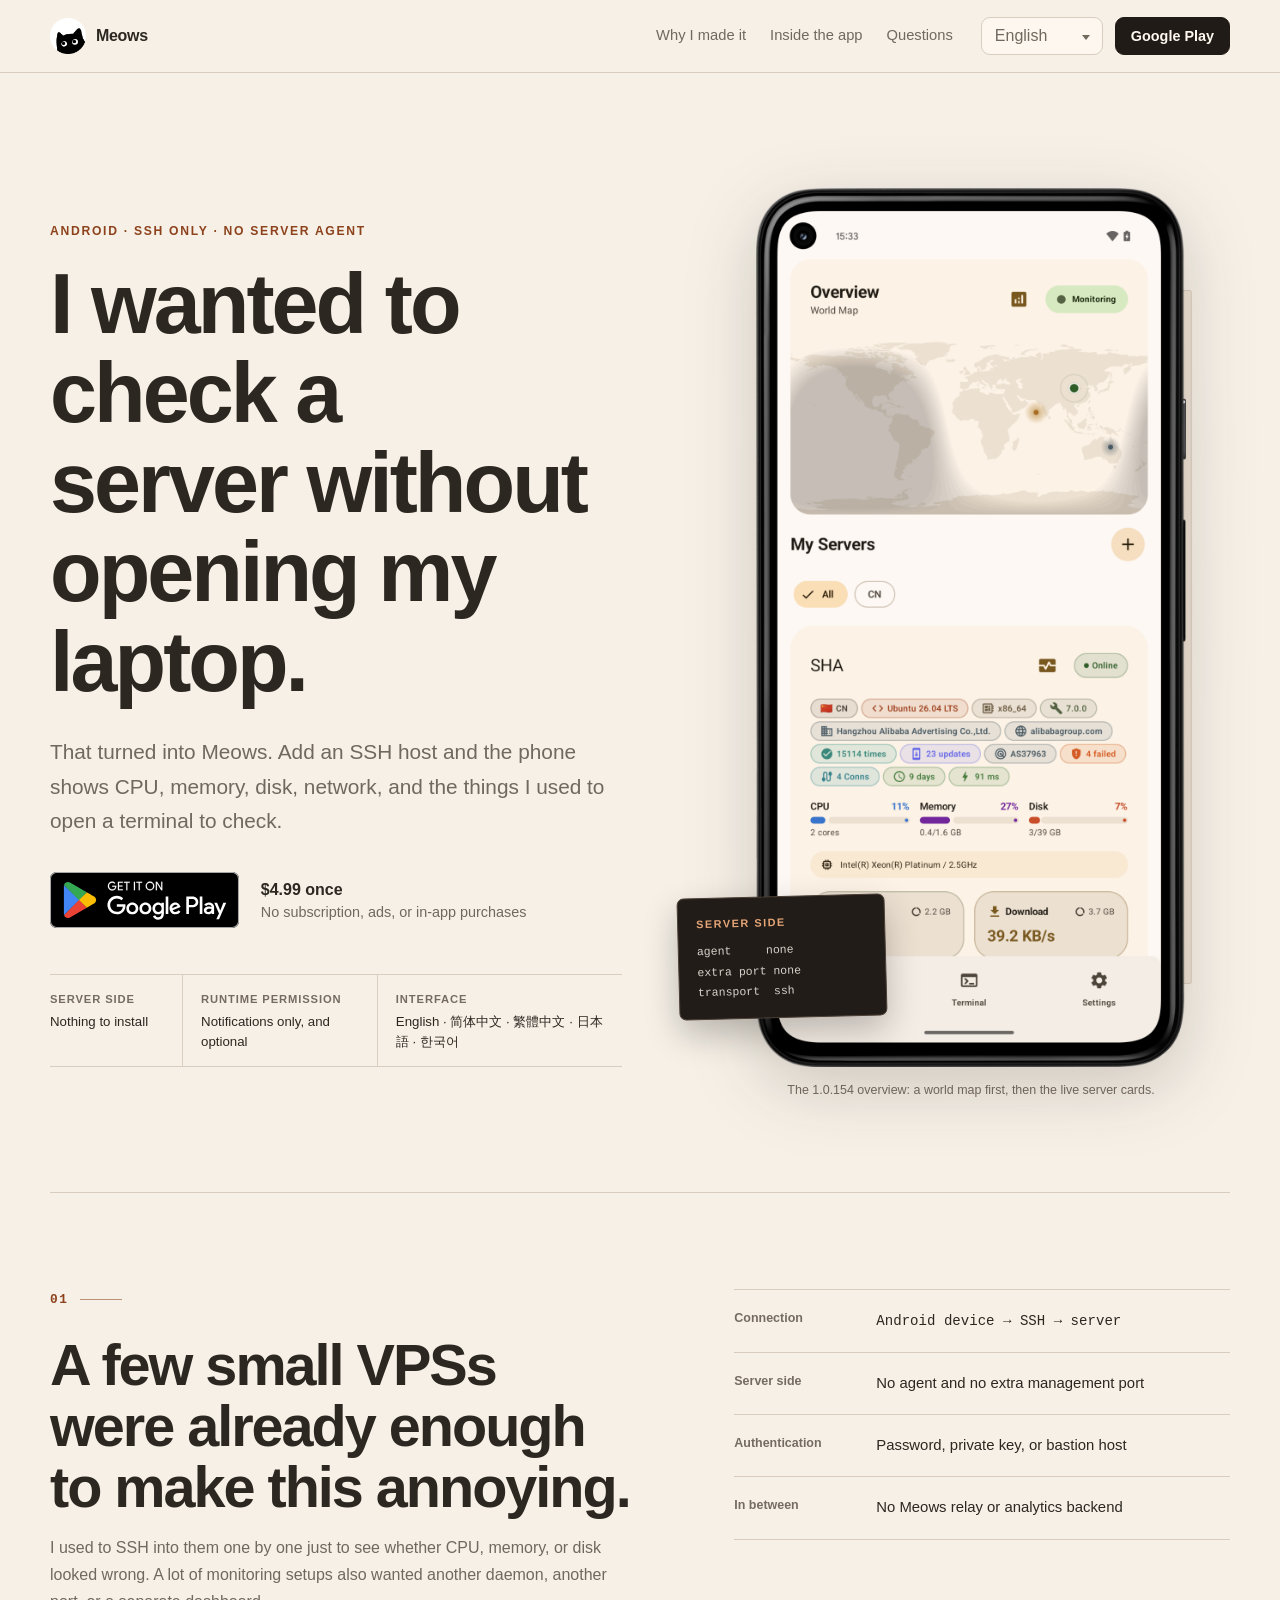
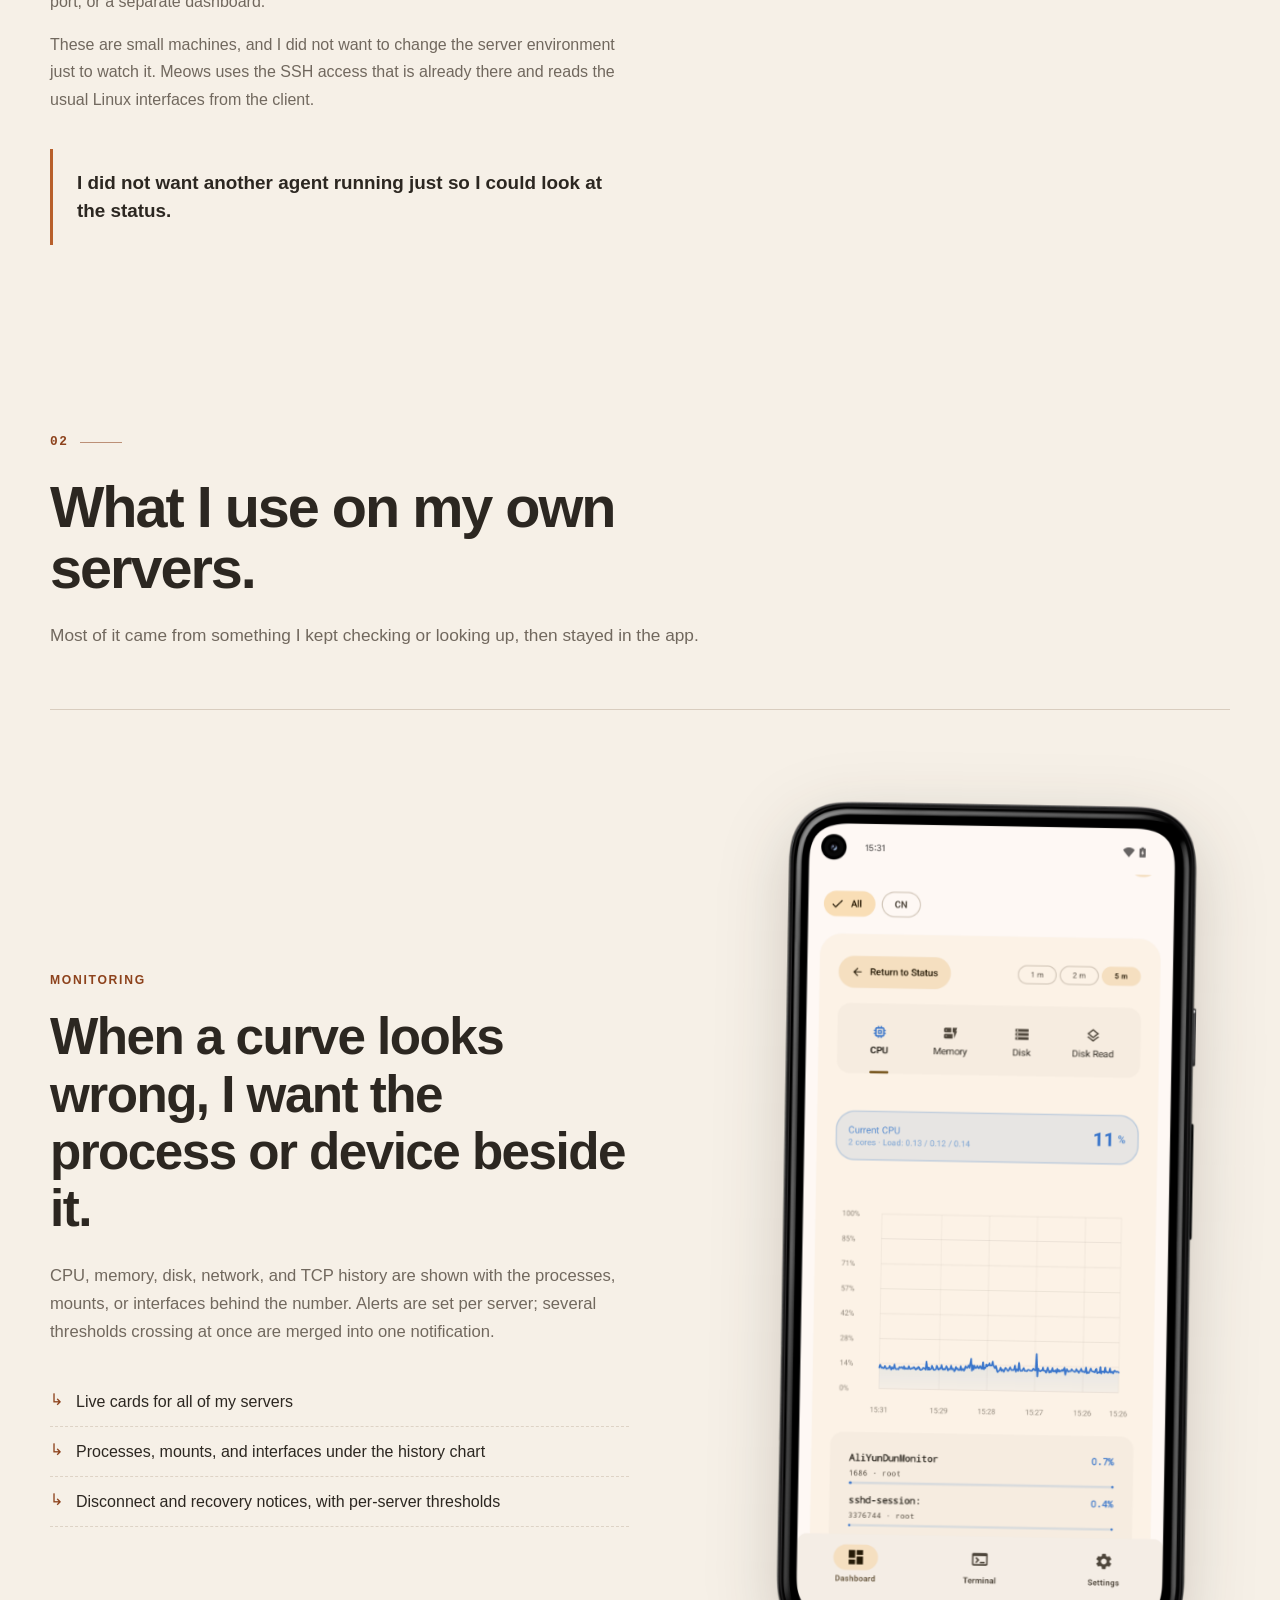
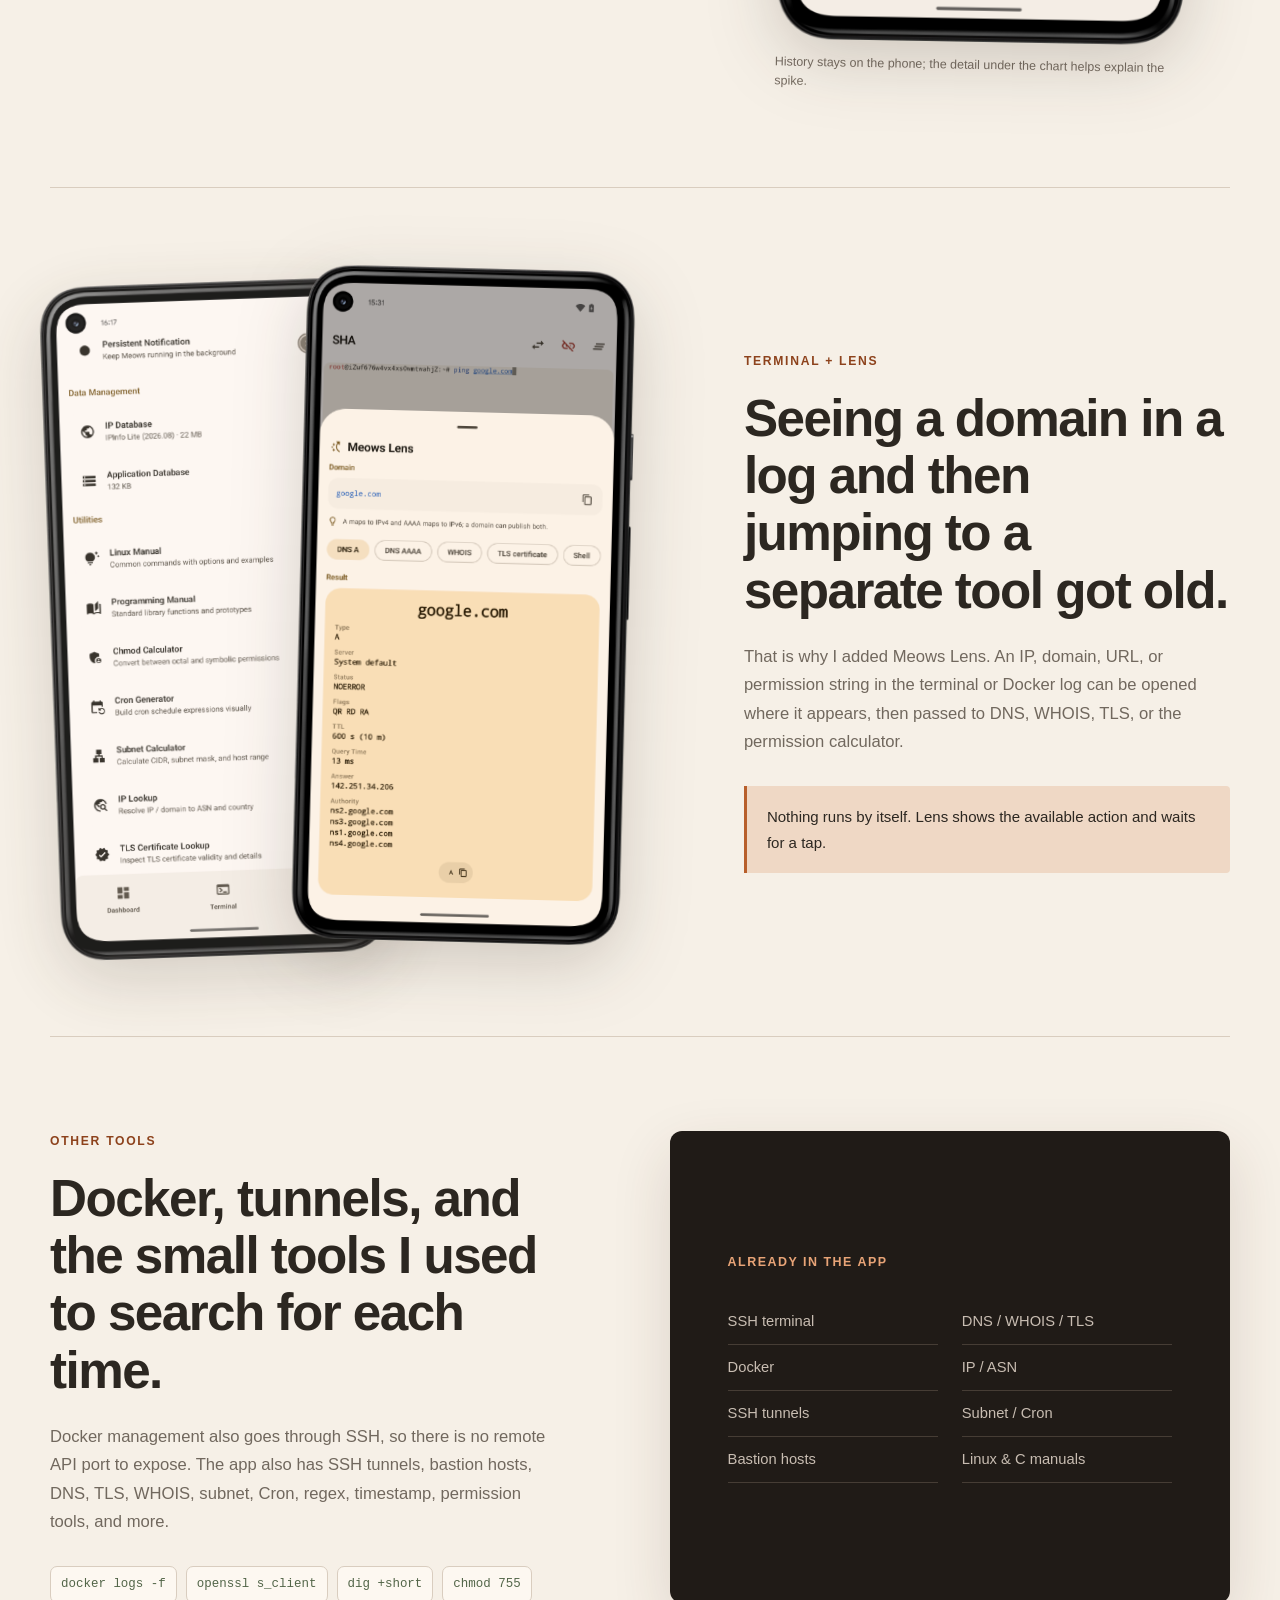
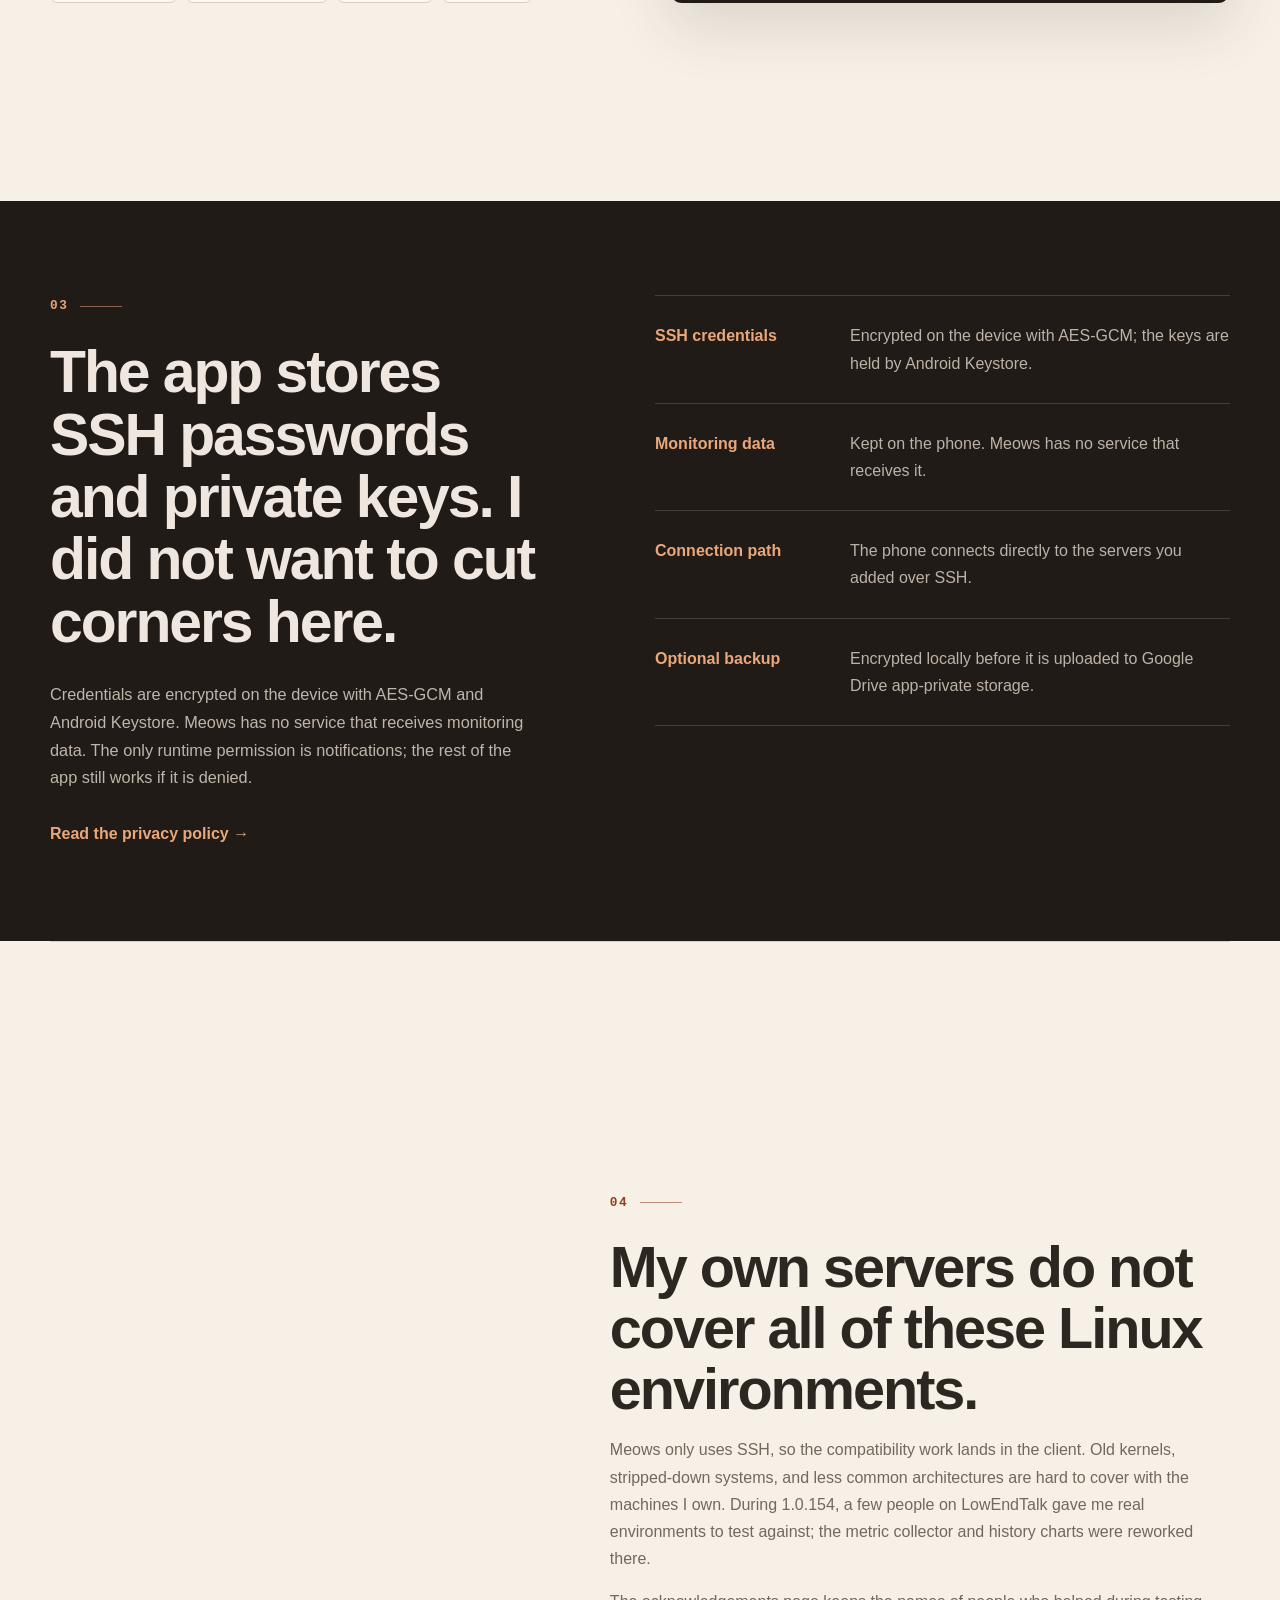
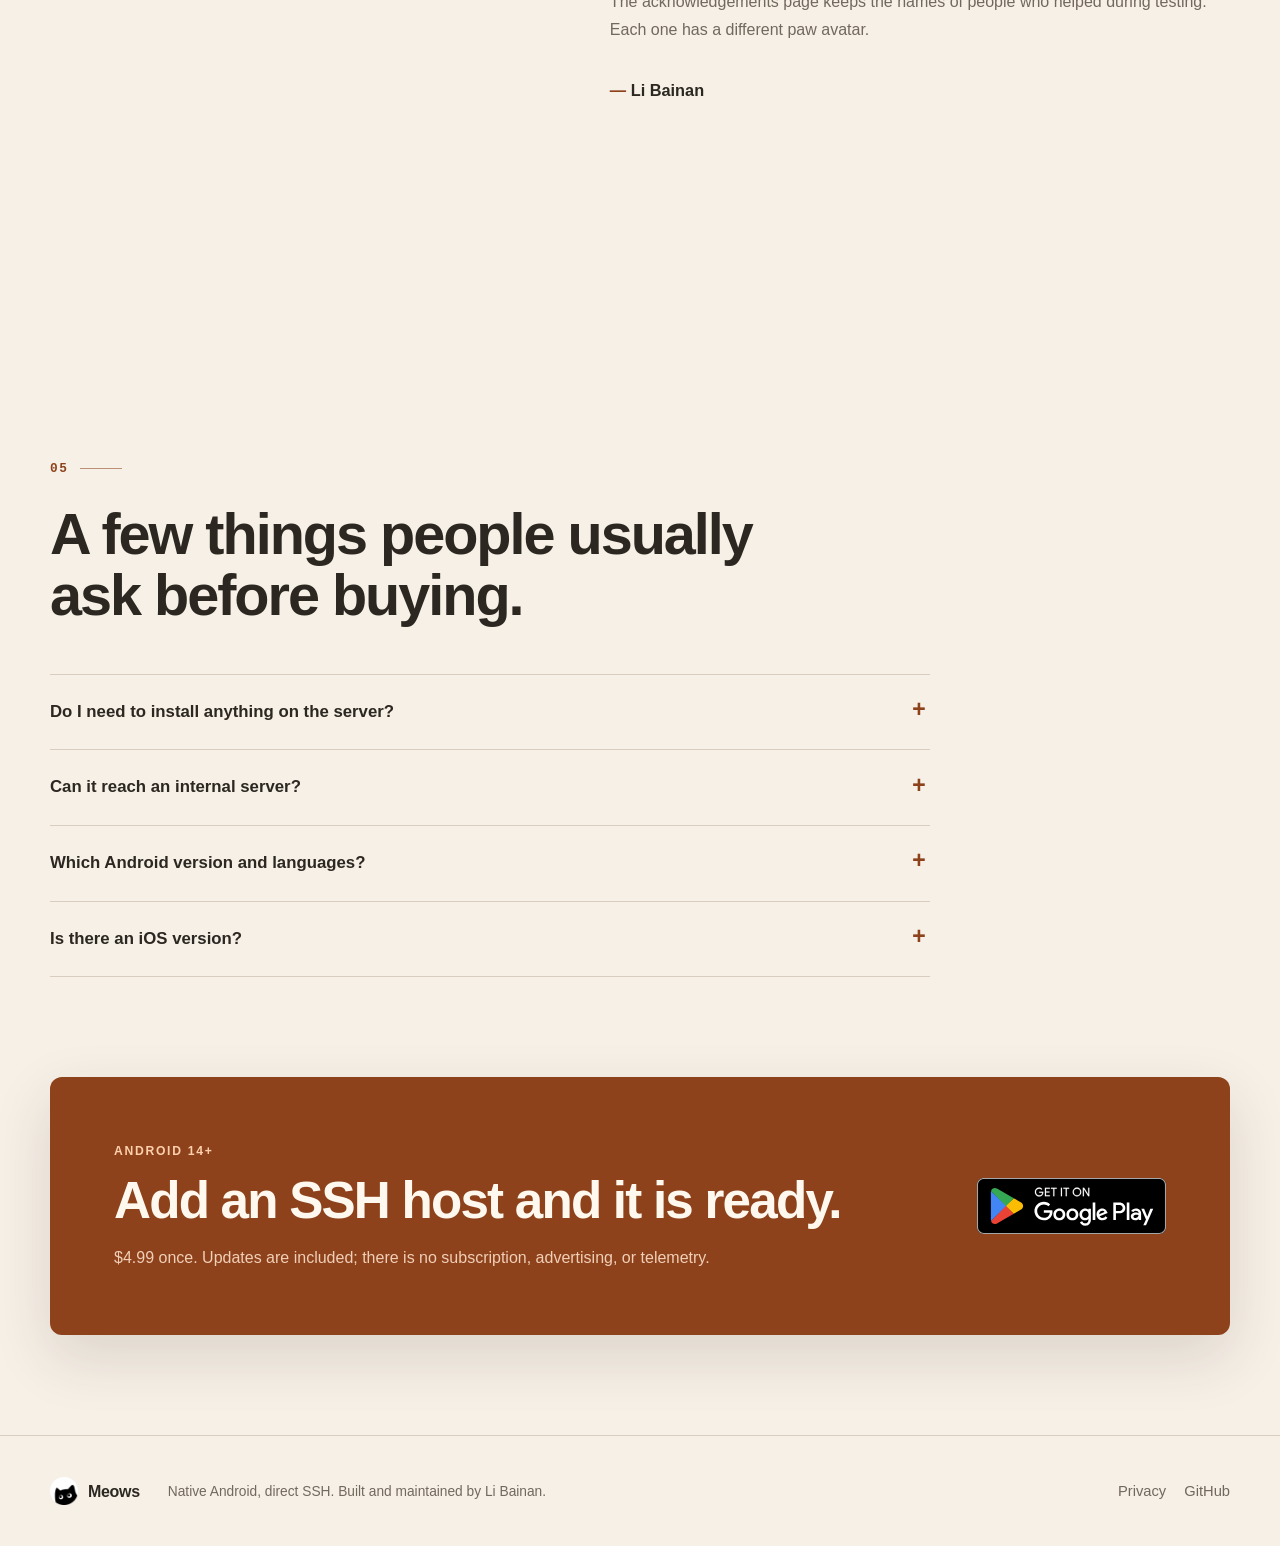
==== commit 4310e80f: "Add files via upload" ====
--- a/index.html
+++ b/index.html
@@ -5,8 +5,8 @@
   <meta name="viewport" content="width=device-width, initial-scale=1.0">
   <meta name="referrer" content="strict-origin-when-cross-origin">
   <meta http-equiv="Content-Security-Policy" content="default-src 'self'; img-src 'self' data:; script-src 'self'; style-src 'self'; connect-src 'none'; object-src 'none'; base-uri 'none'; form-action 'none'">
-  <title>Meows — SSH server monitoring for Android</title>
-  <meta name="description" content="Meows checks Linux servers from Android over SSH. Nothing is installed server-side; there is no telemetry or subscription.">
+  <title>Meows — SSH Monitor &amp; Terminal for Android</title>
+  <meta name="description" content="Monitor Linux servers from Android over SSH. No agent, daemon, or extra port on the server. Includes live metrics, terminal, Docker, tunnels, and network tools.">
   <link rel="icon" href="favicon.png" type="image/png">
   <link rel="apple-touch-icon" href="favicon.png">
   <meta name="google-site-verification" content="b_yXVIve3Viz64DMB6fFqK7dbHA58nTjf6VMWfUXWis">
@@ -14,8 +14,8 @@
   <meta name="theme-color" media="(prefers-color-scheme: light)" content="#f6f0e7">
   <meta name="theme-color" media="(prefers-color-scheme: dark)" content="#171411">
   <meta property="og:type" content="website">
-  <meta property="og:title" content="Meows — SSH server monitoring for Android">
-  <meta property="og:description" content="Check a Linux server from your phone. Meows connects directly over SSH; there is nothing to install server-side.">
+  <meta property="og:title" content="Meows — SSH Monitor &amp; Terminal for Android">
+  <meta property="og:description" content="Monitor Linux servers from Android over SSH. No agent, daemon, or extra port on the server. Includes live metrics, terminal, Docker, tunnels, and network tools.">
   <meta property="og:url" content="https://app.kvitra.com/">
   <meta property="og:image" content="https://app.kvitra.com/assets/screenshots/en/overview.webp">
   <link rel="stylesheet" href="assets/home.css">
@@ -135,7 +135,7 @@
       </div>
 
       <dl class="connection-ledger">
-        <div><dt data-i18n="connection_path_label">Connection</dt><dd><code data-i18n="connection_path_value">phone → SSH → server</code></dd></div>
+        <div><dt data-i18n="connection_path_label">Connection</dt><dd><code data-i18n="connection_path_value">Android device → SSH → server</code></dd></div>
         <div><dt data-i18n="connection_server_label">Server side</dt><dd data-i18n="connection_server_value">No agent and no extra management port</dd></div>
         <div><dt data-i18n="connection_auth_label">Authentication</dt><dd data-i18n="connection_auth_value">Password, private key, or bastion host</dd></div>
         <div><dt data-i18n="connection_middle_label">In between</dt><dd data-i18n="connection_middle_value">No Meows relay or analytics backend</dd></div>
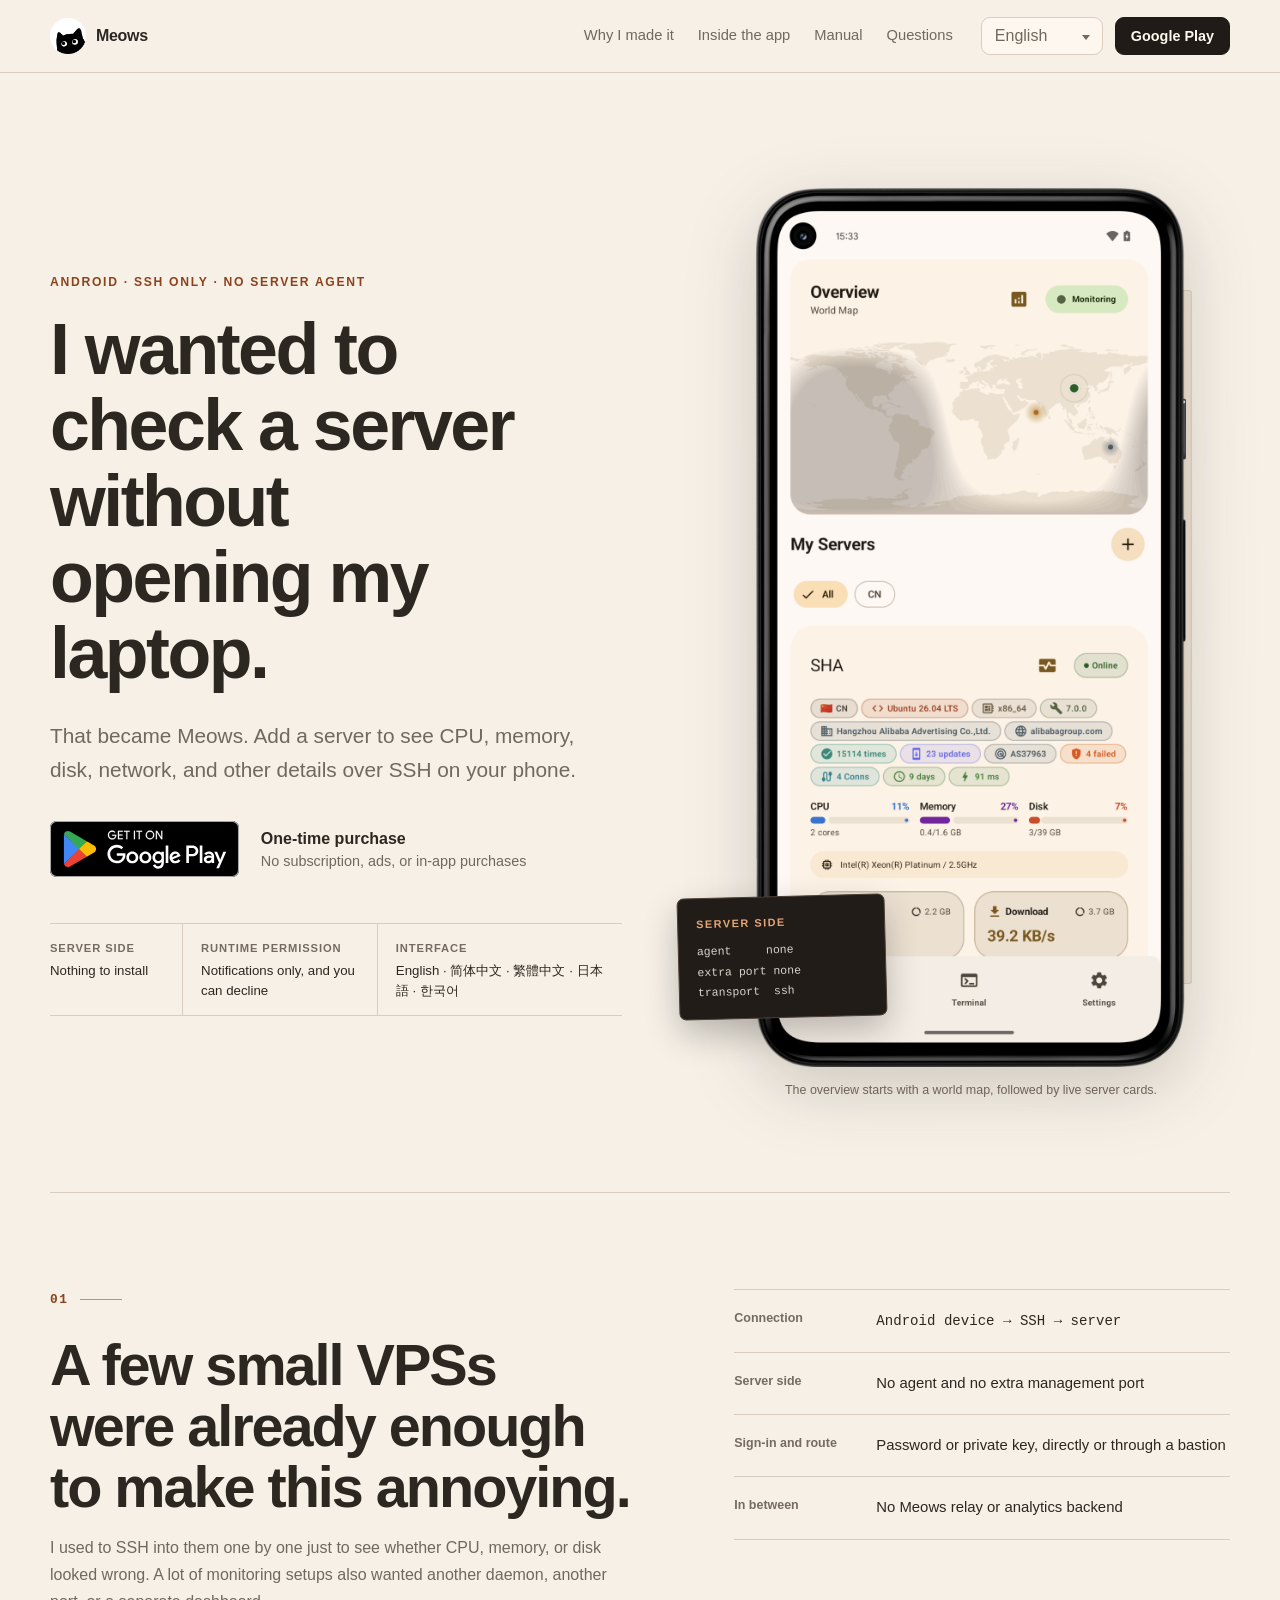
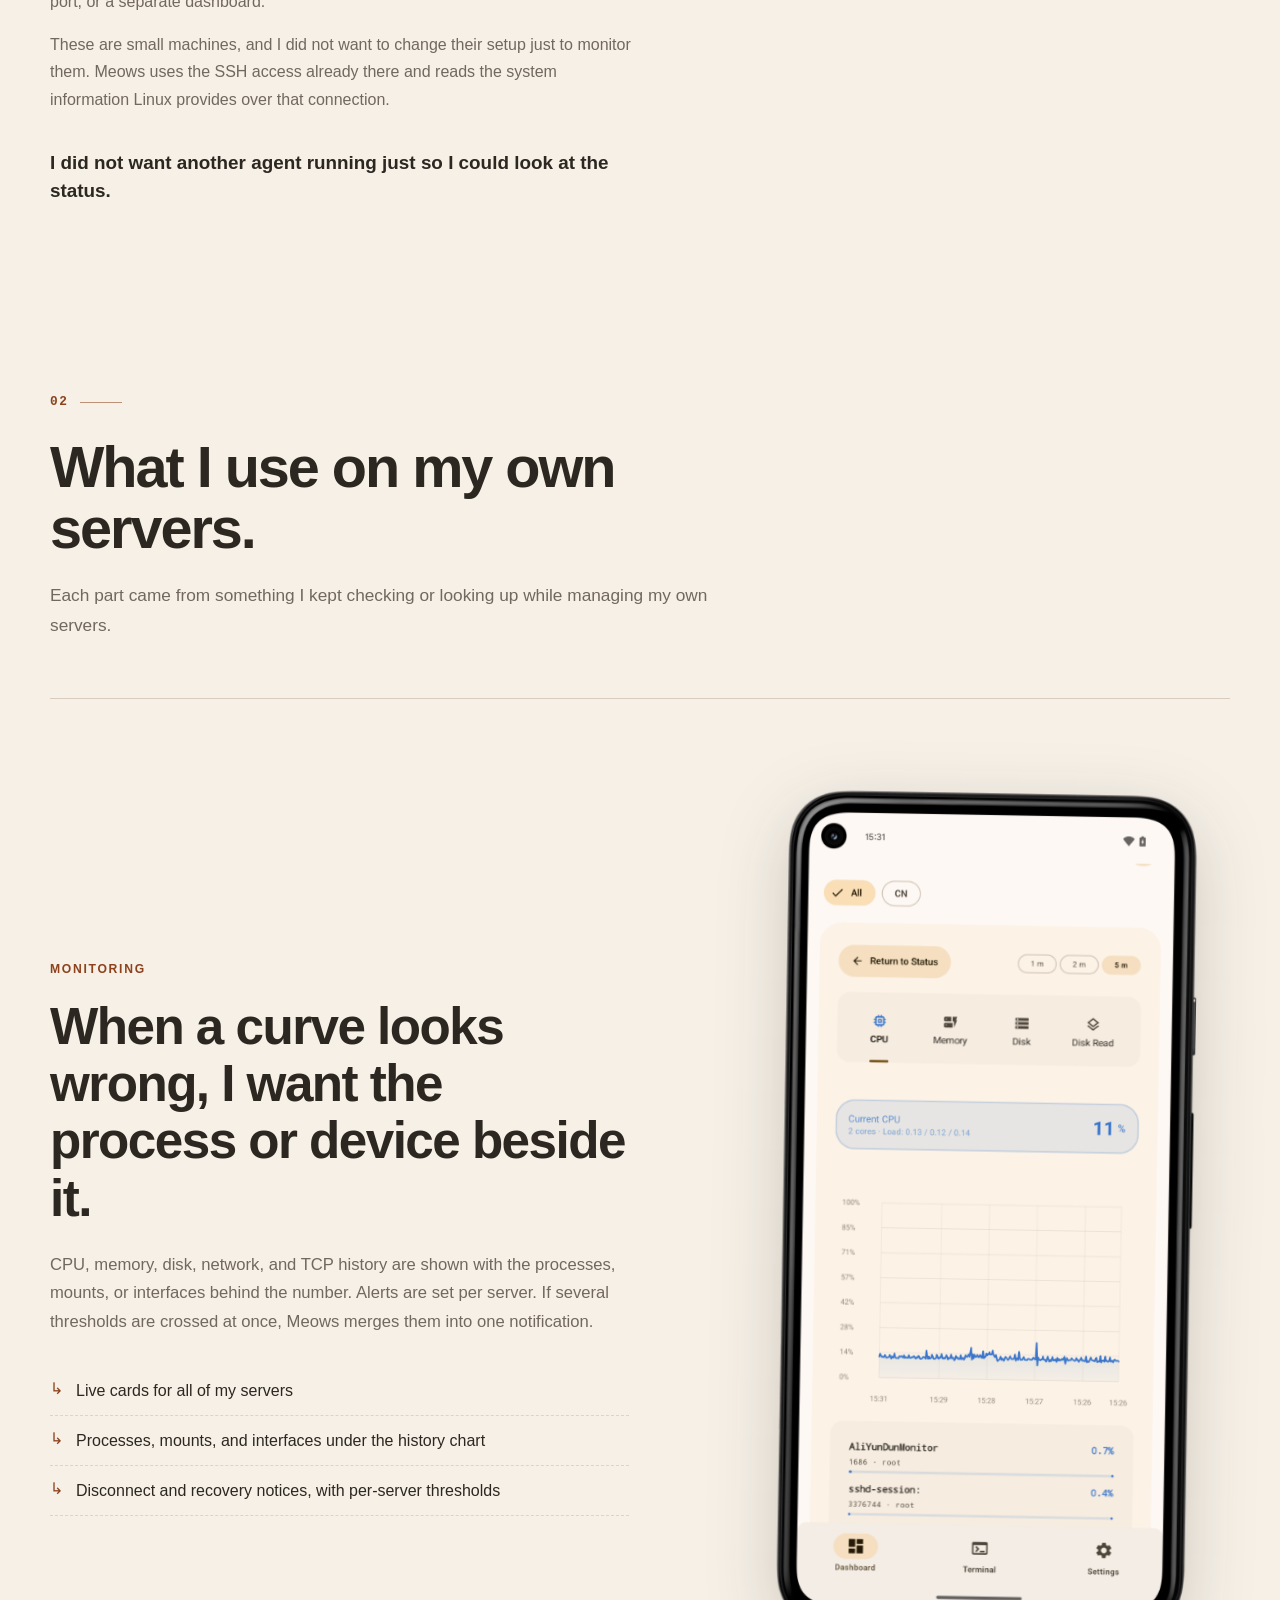
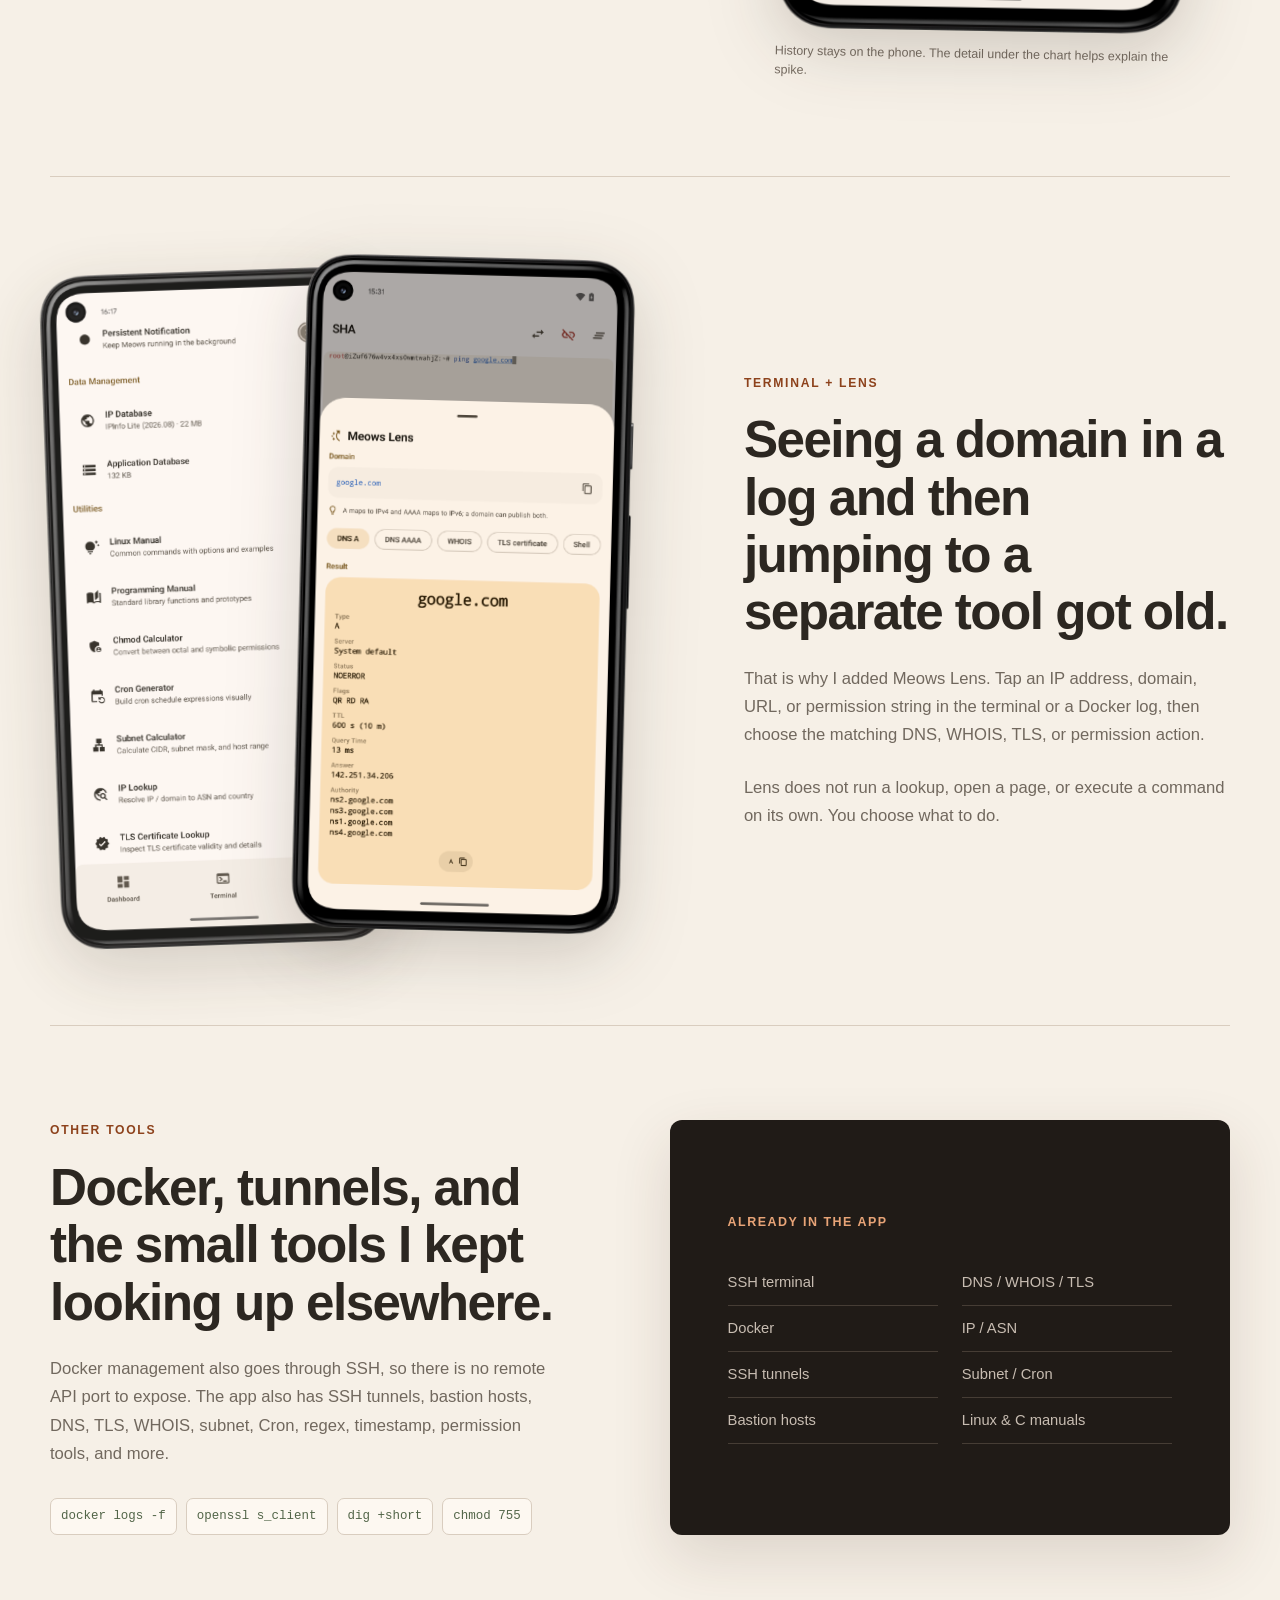
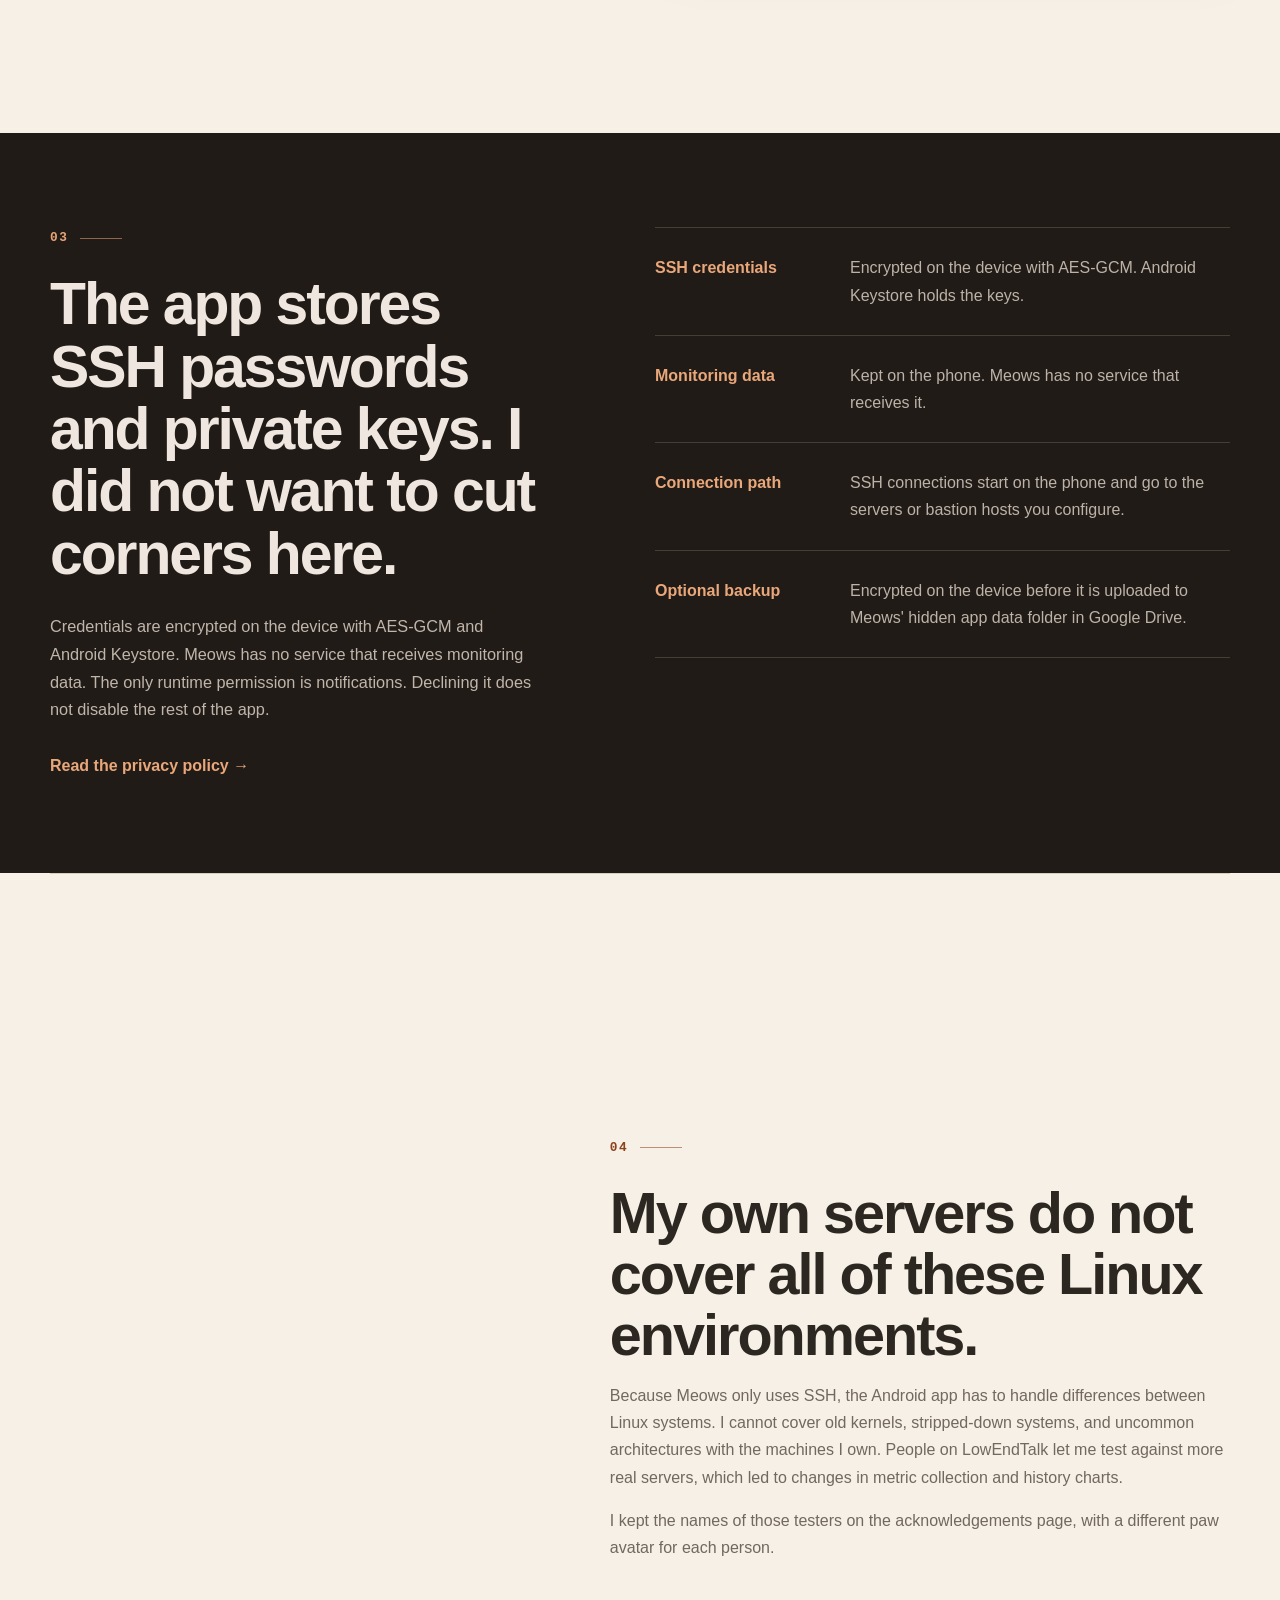
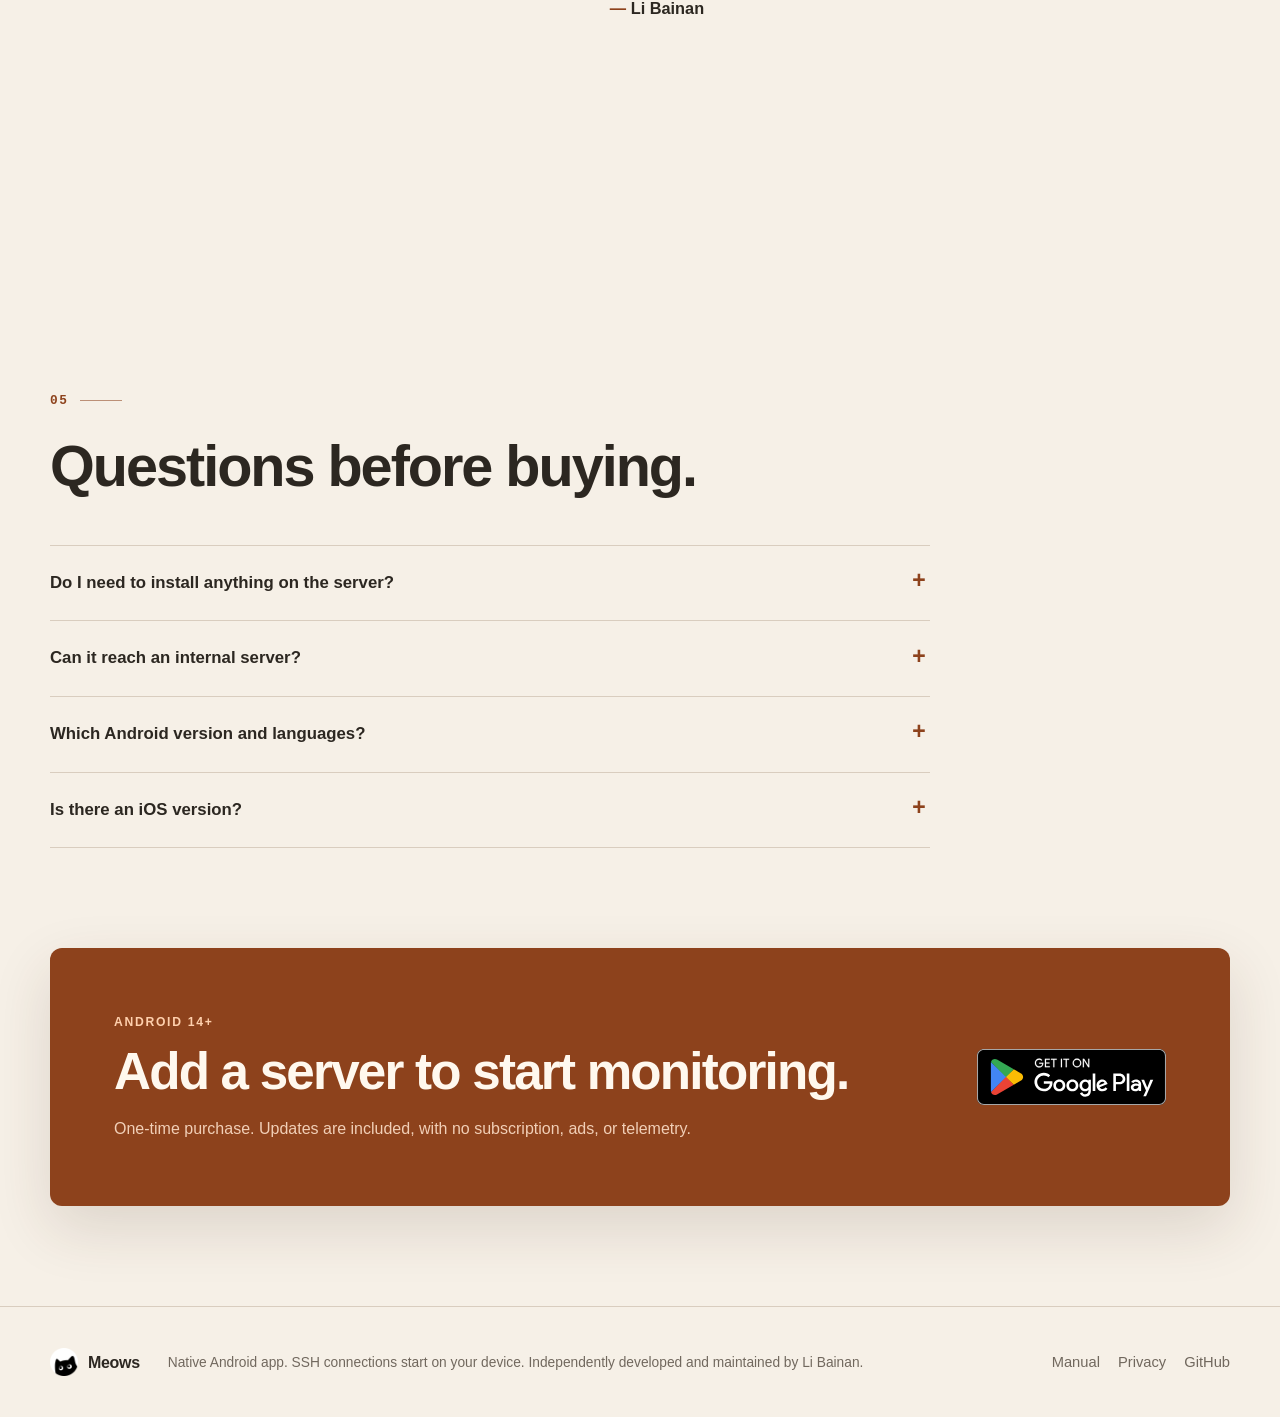
==== commit 820094c3: "Add files via upload" ====
--- a/index.html
+++ b/index.html
@@ -5,7 +5,7 @@
   <meta name="viewport" content="width=device-width, initial-scale=1.0">
   <meta name="referrer" content="strict-origin-when-cross-origin">
   <meta http-equiv="Content-Security-Policy" content="default-src 'self'; img-src 'self' data:; script-src 'self'; style-src 'self'; connect-src 'none'; object-src 'none'; base-uri 'none'; form-action 'none'">
-  <title>Meows — SSH Monitor &amp; Terminal for Android</title>
+  <title>Meows</title>
   <meta name="description" content="Monitor Linux servers from Android over SSH. No agent, daemon, or extra port on the server. Includes live metrics, terminal, Docker, tunnels, and network tools.">
   <link rel="icon" href="favicon.png" type="image/png">
   <link rel="apple-touch-icon" href="favicon.png">
@@ -14,12 +14,11 @@
   <meta name="theme-color" media="(prefers-color-scheme: light)" content="#f6f0e7">
   <meta name="theme-color" media="(prefers-color-scheme: dark)" content="#171411">
   <meta property="og:type" content="website">
-  <meta property="og:title" content="Meows — SSH Monitor &amp; Terminal for Android">
+  <meta property="og:title" content="Meows">
   <meta property="og:description" content="Monitor Linux servers from Android over SSH. No agent, daemon, or extra port on the server. Includes live metrics, terminal, Docker, tunnels, and network tools.">
   <meta property="og:url" content="https://app.kvitra.com/">
   <meta property="og:image" content="https://app.kvitra.com/assets/screenshots/en/overview.webp">
   <link rel="stylesheet" href="assets/home.css">
-  <script src="assets/utm.js" defer></script>
   <script src="assets/home-i18n.js" defer></script>
 </head>
 <body>
@@ -35,6 +34,7 @@
       <nav class="nav" aria-label="Primary navigation" data-i18n-aria-label="nav_label">
         <a href="#why" data-i18n="nav_why">Why I made it</a>
         <a href="#inside" data-i18n="nav_inside">Inside the app</a>
+        <a href="docs/" data-i18n="nav_docs">Manual</a>
         <a href="#questions" data-i18n="nav_questions">Questions</a>
       </nav>
 
@@ -82,7 +82,7 @@
             </button>
           </div>
         </div>
-        <a class="header-cta" data-play-link data-play-content="header_cta" href="https://play.google.com/store/apps/details?id=com.meows.android&amp;referrer=utm_source%3Dofficial_website%26utm_medium%3Dwebsite%26utm_campaign%3Dmeows_1_0_154%26utm_content%3Dheader_cta" target="_blank" rel="noopener" data-i18n="nav_get">Google Play</a>
+        <a class="header-cta" href="https://play.google.com/store/apps/details?id=com.meows.android&amp;referrer=utm_source%3Dofficial_website%26utm_medium%3Dreferral%26utm_campaign%3Dmeows_android_acquisition%26utm_content%3Dnav_cta" target="_blank" rel="noopener" data-i18n="nav_get">Google Play</a>
       </div>
     </div>
   </header>
@@ -92,21 +92,21 @@
       <div class="hero-copy">
         <p class="kicker" data-i18n="hero_kicker">Android · SSH only · no server agent</p>
         <h1 data-i18n="hero_title">I wanted to check a server without opening my laptop.</h1>
-        <p class="hero-lead" data-i18n="hero_body">That turned into Meows. Add an SSH host and the phone shows CPU, memory, disk, network, and the things I used to open a terminal to check.</p>
+        <p class="hero-lead" data-i18n="hero_body">That became Meows. Add a server to see CPU, memory, disk, network, and other details over SSH on your phone.</p>
 
         <div class="hero-actions">
-          <a class="play-badge" data-play-link data-play-content="hero_badge" href="https://play.google.com/store/apps/details?id=com.meows.android&amp;referrer=utm_source%3Dofficial_website%26utm_medium%3Dwebsite%26utm_campaign%3Dmeows_1_0_154%26utm_content%3Dhero_badge" target="_blank" rel="noopener">
+          <a class="play-badge" href="https://play.google.com/store/apps/details?id=com.meows.android&amp;referrer=utm_source%3Dofficial_website%26utm_medium%3Dreferral%26utm_campaign%3Dmeows_android_acquisition%26utm_content%3Dhero_cta" target="_blank" rel="noopener">
             <img data-play-badge src="assets/playbadge/en.svg" width="239" height="71" alt="Get it on Google Play">
           </a>
           <p class="purchase-note">
-            <strong data-i18n="hero_price">$4.99 once</strong>
+            <strong data-i18n="hero_price">One-time purchase</strong>
             <span data-i18n="hero_price_note">No subscription, ads, or in-app purchases</span>
           </p>
         </div>
 
         <dl class="hero-facts">
           <div><dt data-i18n="fact_server_label">Server side</dt><dd data-i18n="fact_server_value">Nothing to install</dd></div>
-          <div><dt data-i18n="fact_permission_label">Runtime permission</dt><dd data-i18n="fact_permission_value">Notifications only, and optional</dd></div>
+          <div><dt data-i18n="fact_permission_label">Runtime permission</dt><dd data-i18n="fact_permission_value">Notifications only, and you can decline</dd></div>
           <div><dt data-i18n="fact_languages_label">Interface</dt><dd data-i18n="fact_languages_value">English · 简体中文 · 繁體中文 · 日本語 · 한국어</dd></div>
         </dl>
       </div>
@@ -120,7 +120,7 @@
         </div>
         <figure class="phone-shot hero-phone">
           <img data-shot="overview" src="assets/screenshots/en/overview.webp" width="1002" height="2048" alt="Meows overview with a world map and a server card" fetchpriority="high">
-          <figcaption data-i18n="hero_caption">The 1.0.154 overview: a world map first, then the live server cards.</figcaption>
+          <figcaption data-i18n="hero_caption">The overview starts with a world map, followed by live server cards.</figcaption>
         </figure>
       </div>
     </section>
@@ -130,14 +130,14 @@
         <p class="section-number">01</p>
         <h2 data-i18n="story_title">A few small VPSs were already enough to make this annoying.</h2>
         <p data-i18n="story_p1">I used to SSH into them one by one just to see whether CPU, memory, or disk looked wrong. A lot of monitoring setups also wanted another daemon, another port, or a separate dashboard.</p>
-        <p data-i18n="story_p2">These are small machines, and I did not want to change the server environment just to watch it. Meows uses the SSH access that is already there and reads the usual Linux interfaces from the client.</p>
+        <p data-i18n="story_p2">These are small machines, and I did not want to change their setup just to monitor them. Meows uses the SSH access already there and reads the system information Linux provides over that connection.</p>
         <blockquote data-i18n="story_quote">I did not want another agent running just so I could look at the status.</blockquote>
       </div>
 
       <dl class="connection-ledger">
         <div><dt data-i18n="connection_path_label">Connection</dt><dd><code data-i18n="connection_path_value">Android device → SSH → server</code></dd></div>
         <div><dt data-i18n="connection_server_label">Server side</dt><dd data-i18n="connection_server_value">No agent and no extra management port</dd></div>
-        <div><dt data-i18n="connection_auth_label">Authentication</dt><dd data-i18n="connection_auth_value">Password, private key, or bastion host</dd></div>
+        <div><dt data-i18n="connection_auth_label">Sign-in and route</dt><dd data-i18n="connection_auth_value">Password or private key, directly or through a bastion</dd></div>
         <div><dt data-i18n="connection_middle_label">In between</dt><dd data-i18n="connection_middle_value">No Meows relay or analytics backend</dd></div>
       </dl>
     </section>
@@ -146,14 +146,14 @@
       <div class="section-intro">
         <p class="section-number">02</p>
         <h2 data-i18n="inside_title">What I use on my own servers.</h2>
-        <p data-i18n="inside_lead">Most of it came from something I kept checking or looking up, then stayed in the app.</p>
+        <p data-i18n="inside_lead">Each part came from something I kept checking or looking up while managing my own servers.</p>
       </div>
 
       <article class="feature-row feature-monitor">
         <div class="feature-copy">
           <p class="feature-label" data-i18n="monitor_label">Monitoring</p>
           <h3 data-i18n="monitor_title">When a curve looks wrong, I want the process or device beside it.</h3>
-          <p data-i18n="monitor_body">CPU, memory, disk, network, and TCP history are shown with the processes, mounts, or interfaces behind the number. Alerts are set per server; several thresholds crossing at once are merged into one notification.</p>
+          <p data-i18n="monitor_body">CPU, memory, disk, network, and TCP history are shown with the processes, mounts, or interfaces behind the number. Alerts are set per server. If several thresholds are crossed at once, Meows merges them into one notification.</p>
           <ul class="plain-list">
             <li data-i18n="monitor_1">Live cards for all of my servers</li>
             <li data-i18n="monitor_2">Processes, mounts, and interfaces under the history chart</li>
@@ -162,11 +162,17 @@
         </div>
         <figure class="phone-shot tilted-right">
           <img data-shot="charts" src="assets/screenshots/en/charts.webp" width="1002" height="2048" loading="lazy" alt="Meows history charts and process details">
-          <figcaption data-i18n="monitor_caption">History stays on the phone; the detail under the chart helps explain the spike.</figcaption>
+          <figcaption data-i18n="monitor_caption">History stays on the phone. The detail under the chart helps explain the spike.</figcaption>
         </figure>
       </article>
 
       <article class="feature-row feature-lens">
+        <div class="feature-copy">
+          <p class="feature-label" data-i18n="lens_label">Terminal + Lens</p>
+          <h3 data-i18n="lens_title">Seeing a domain in a log and then jumping to a separate tool got old.</h3>
+          <p data-i18n="lens_body">That is why I added Meows Lens. Tap an IP address, domain, URL, or permission string in the terminal or a Docker log, then choose the matching DNS, WHOIS, TLS, or permission action.</p>
+          <p data-i18n="lens_note">Lens does not run a lookup, open a page, or execute a command on its own. You choose what to do.</p>
+        </div>
         <div class="lens-stack" aria-label="Meows tools and Lens" data-i18n-aria-label="lens_stack_aria">
           <figure class="phone-shot phone-back">
             <img data-shot="tools" src="assets/screenshots/en/tools.webp" width="1002" height="2048" loading="lazy" alt="Meows network and Linux tools">
@@ -175,18 +181,12 @@
             <img data-shot="lens" src="assets/screenshots/en/lens.webp" width="1002" height="2048" loading="lazy" alt="Meows Lens actions for a selected address">
           </figure>
         </div>
-        <div class="feature-copy">
-          <p class="feature-label" data-i18n="lens_label">Terminal + Lens</p>
-          <h3 data-i18n="lens_title">Seeing a domain in a log and then jumping to a separate tool got old.</h3>
-          <p data-i18n="lens_body">That is why I added Meows Lens. An IP, domain, URL, or permission string in the terminal or Docker log can be opened where it appears, then passed to DNS, WHOIS, TLS, or the permission calculator.</p>
-          <p class="small-note" data-i18n="lens_note">Nothing runs by itself. Lens shows the available action and waits for a tap.</p>
-        </div>
       </article>
 
       <article class="feature-row feature-more">
         <div class="feature-copy">
           <p class="feature-label" data-i18n="more_label">Other tools</p>
-          <h3 data-i18n="more_title">Docker, tunnels, and the small tools I used to search for each time.</h3>
+          <h3 data-i18n="more_title">Docker, tunnels, and the small tools I kept looking up elsewhere.</h3>
           <p data-i18n="more_body">Docker management also goes through SSH, so there is no remote API port to expose. The app also has SSH tunnels, bastion hosts, DNS, TLS, WHOIS, subnet, Cron, regex, timestamp, permission tools, and more.</p>
           <div class="command-strip" aria-label="Command examples" data-i18n-aria-label="examples_aria">
             <code>docker logs -f</code>
@@ -202,7 +202,7 @@
               <li>SSH terminal</li>
               <li>Docker</li>
               <li>SSH tunnels</li>
-              <li data-i18n="tool_jump">Jump hosts</li>
+              <li data-i18n="tool_jump">Bastion hosts</li>
             </ul>
             <ul>
               <li>DNS / WHOIS / TLS</li>
@@ -220,14 +220,14 @@
         <div>
           <p class="section-number light">03</p>
           <h2 data-i18n="privacy_title">The app stores SSH passwords and private keys. I did not want to cut corners here.</h2>
-          <p class="privacy-lead" data-i18n="privacy_body">Credentials are encrypted on the device with AES-GCM and Android Keystore. Meows has no service that receives monitoring data. The only runtime permission is notifications; the rest of the app still works if it is denied.</p>
+          <p class="privacy-lead" data-i18n="privacy_body">Credentials are encrypted on the device with AES-GCM and Android Keystore. Meows has no service that receives monitoring data. The only runtime permission is notifications. Declining it does not disable the rest of the app.</p>
           <a class="text-link" href="privacy/" data-i18n="privacy_link">Read the privacy policy →</a>
         </div>
         <dl class="privacy-ledger">
-          <div><dt data-i18n="privacy_q1">SSH credentials</dt><dd data-i18n="privacy_a1">Encrypted on the device with AES-GCM; the keys are held by Android Keystore.</dd></div>
+          <div><dt data-i18n="privacy_q1">SSH credentials</dt><dd data-i18n="privacy_a1">Encrypted on the device with AES-GCM. Android Keystore holds the keys.</dd></div>
           <div><dt data-i18n="privacy_q2">Monitoring data</dt><dd data-i18n="privacy_a2">Kept on the phone. Meows has no service that receives it.</dd></div>
-          <div><dt data-i18n="privacy_q3">Connection path</dt><dd data-i18n="privacy_a3">The phone connects directly to the servers you added over SSH.</dd></div>
-          <div><dt data-i18n="privacy_q4">Optional backup</dt><dd data-i18n="privacy_a4">Encrypted locally before it is uploaded to Google Drive app-private storage.</dd></div>
+          <div><dt data-i18n="privacy_q3">Connection path</dt><dd data-i18n="privacy_a3">SSH connections start on the phone and go to the servers or bastion hosts you configure.</dd></div>
+          <div><dt data-i18n="privacy_q4">Optional backup</dt><dd data-i18n="privacy_a4">Encrypted on the device before it is uploaded to Meows' hidden app data folder in Google Drive.</dd></div>
         </dl>
       </div>
     </section>
@@ -241,8 +241,8 @@
       <div class="maker-copy">
         <p class="section-number">04</p>
         <h2 data-i18n="maker_title">My own servers do not cover all of these Linux environments.</h2>
-        <p data-i18n="maker_p1">Meows only uses SSH, so the compatibility work lands in the client. Old kernels, stripped-down systems, and less common architectures are hard to cover with the machines I own. During 1.0.154, a few people on LowEndTalk gave me real environments to test against; the metric collector and history charts were reworked there.</p>
-        <p data-i18n="maker_p2">The acknowledgements page keeps the names of people who helped during testing. Each one has a different paw avatar.</p>
+        <p data-i18n="maker_p1">Because Meows only uses SSH, the Android app has to handle differences between Linux systems. I cannot cover old kernels, stripped-down systems, and uncommon architectures with the machines I own. People on LowEndTalk let me test against more real servers, which led to changes in metric collection and history charts.</p>
+        <p data-i18n="maker_p2">I kept the names of those testers on the acknowledgements page, with a different paw avatar for each person.</p>
         <p class="signature" aria-label="Li Bainan"><span>—</span> Li Bainan</p>
       </div>
     </section>
@@ -250,21 +250,21 @@
     <section class="faq shell" id="questions">
       <div class="section-intro compact">
         <p class="section-number">05</p>
-        <h2 data-i18n="faq_title">A few things people usually ask before buying.</h2>
+        <h2 data-i18n="faq_title">Questions before buying.</h2>
       </div>
 
       <div class="faq-list">
         <details>
           <summary data-i18n="q1">Do I need to install anything on the server?</summary>
-          <p data-i18n="a1">No. Meows reads the server over standard SSH. There is no agent, daemon, Docker image or extra port to configure.</p>
+          <p data-i18n="a1">No. Meows reads the server over standard SSH. There is no agent, daemon, Docker image, or extra port to configure.</p>
         </details>
         <details>
           <summary data-i18n="q2">Can it reach an internal server?</summary>
-          <p data-i18n="a2">Yes. Add a bastion host and monitoring, terminal sessions and SSH tunnels can all use it.</p>
+          <p data-i18n="a2">Yes. Add a bastion host, and Meows can use it for monitoring, terminal sessions, and SSH tunnels.</p>
         </details>
         <details>
           <summary data-i18n="q3">Which Android version and languages?</summary>
-          <p data-i18n="a3">Android 14 or later. The interface supports English, Simplified Chinese, Traditional Chinese, Japanese and Korean.</p>
+          <p data-i18n="a3">Android 14 or later. The interface supports English, Simplified Chinese, Traditional Chinese, Japanese, and Korean.</p>
         </details>
         <details>
           <summary data-i18n="q4">Is there an iOS version?</summary>
@@ -276,10 +276,10 @@
     <section class="final-cta shell">
       <div>
         <p class="kicker" data-i18n="final_kicker">Android 14+</p>
-        <h2 data-i18n="final_title">Add an SSH host and it is ready.</h2>
-        <p data-i18n="final_body">$4.99 once. Updates are included; there is no subscription, advertising, or telemetry.</p>
-      </div>
-      <a class="play-badge final-play-badge" data-play-link data-play-content="final_badge" href="https://play.google.com/store/apps/details?id=com.meows.android&amp;referrer=utm_source%3Dofficial_website%26utm_medium%3Dwebsite%26utm_campaign%3Dmeows_1_0_154%26utm_content%3Dfinal_badge" target="_blank" rel="noopener">
+        <h2 data-i18n="final_title">Add a server to start monitoring.</h2>
+        <p data-i18n="final_body">One-time purchase. Updates are included, with no subscription, ads, or telemetry.</p>
+      </div>
+      <a class="play-badge final-play-badge" href="https://play.google.com/store/apps/details?id=com.meows.android&amp;referrer=utm_source%3Dofficial_website%26utm_medium%3Dreferral%26utm_campaign%3Dmeows_android_acquisition%26utm_content%3Dfinal_cta" target="_blank" rel="noopener">
         <img data-play-badge src="assets/playbadge/en.svg" width="239" height="71" alt="Get it on Google Play">
       </a>
     </section>
@@ -288,8 +288,9 @@
   <footer>
     <div class="shell footer-inner">
       <div class="footer-brand"><img src="favicon.png" width="28" height="28" alt=""><span>Meows</span></div>
-      <p data-i18n="footer_note">Native Android, direct SSH. Built and maintained by Li Bainan.</p>
+      <p data-i18n="footer_note">Native Android app. SSH connections start on your device. Independently developed and maintained by Li Bainan.</p>
       <div class="footer-links">
+        <a href="docs/" data-i18n="footer_docs">Manual</a>
         <a href="privacy/" data-i18n="footer_privacy">Privacy</a>
         <a href="https://github.com/KeSaite/Meows" target="_blank" rel="noopener">GitHub</a>
       </div>
--- a/assets/home.css
+++ b/assets/home.css
@@ -342,8 +342,8 @@
 }
 
 .hero h1 {
-  max-width: 11.5ch;
-  font-size: clamp(3.25rem, 6.6vw, 6.25rem);
+  max-width: 12.5ch;
+  font-size: clamp(3.25rem, 5.6vw, 5.4rem);
 }
 
 
@@ -571,8 +571,8 @@
 
 .story-copy blockquote {
   margin: 36px 0 0;
-  padding: 20px 0 20px 24px;
-  border-left: 3px solid var(--rust);
+  max-width: 580px;
+  padding: 0;
   color: var(--ink);
   font-family: inherit;
   font-size: 1.18rem;
@@ -640,8 +640,18 @@
   border-top: 1px solid var(--line);
 }
 
-.feature-row:nth-of-type(3) {
+.feature-more {
   grid-template-columns: minmax(360px, .9fr) minmax(0, 1fr);
+}
+
+.feature-lens .lens-stack {
+  grid-column: 1;
+  grid-row: 1;
+}
+
+.feature-lens .feature-copy {
+  grid-column: 2;
+  grid-row: 1;
 }
 
 .feature-copy h3 {
@@ -654,7 +664,7 @@
   line-height: 1.12;
 }
 
-.feature-copy > p:not(.feature-label):not(.small-note) {
+.feature-copy > p:not(.feature-label) {
   max-width: 680px;
   margin: 24px 0 0;
   color: var(--muted);
@@ -715,17 +725,6 @@
   bottom: 0;
   z-index: 2;
   transform: rotate(1.5deg);
-}
-
-.small-note {
-  max-width: 620px;
-  margin: 30px 0 0;
-  padding: 18px 20px;
-  color: var(--ink);
-  background: var(--rust-soft);
-  border-left: 3px solid var(--rust);
-  border-radius: 0 4px 4px 0;
-  font-size: .94rem;
 }
 
 .command-strip {
@@ -989,7 +988,7 @@
 }
 
 :focus-visible {
-  outline: 3px solid color-mix(in srgb, var(--rust) 60%, transparent);
+  outline: 3px solid var(--rust);
   outline-offset: 4px;
 }
 
@@ -1007,17 +1006,12 @@
     gap: 40px;
   }
 
-  .hero h1 {
-    font-size: clamp(3.15rem, 7vw, 5rem);
-  }
-
   .server-note {
     left: -20px;
     width: 184px;
   }
 
-  .feature-row,
-  .feature-row:nth-of-type(3) {
+  .feature-row {
     grid-template-columns: 1fr 1fr;
     gap: 54px;
   }
@@ -1075,18 +1069,19 @@
     gap: 62px;
   }
 
-  .feature-row,
-  .feature-row:nth-of-type(3) {
+  .feature-row {
     grid-template-columns: 1fr;
     gap: 64px;
   }
 
-  .feature-row:nth-of-type(3) .lens-stack {
-    order: 2;
-  }
-
-  .feature-row:nth-of-type(3) .feature-copy {
-    order: 1;
+  .feature-lens .lens-stack {
+    grid-column: 1;
+    grid-row: 2;
+  }
+
+  .feature-lens .feature-copy {
+    grid-column: 1;
+    grid-row: 1;
   }
 
   .tilted-right,
@@ -1155,14 +1150,14 @@
   }
 
   .hero h1 {
-    font-size: clamp(2.75rem, 13vw, 4rem);
+    font-size: clamp(2.75rem, 13vw, 3.25rem);
   }
 
   html:lang(zh-Hans) .hero h1,
   html:lang(zh-Hant) .hero h1,
   html:lang(ja) .hero h1,
   html:lang(ko) .hero h1 {
-    font-size: clamp(2.65rem, 11.3vw, 3.2rem);
+    font-size: clamp(2.65rem, 11.3vw, 3rem);
   }
 
   .hero-actions {
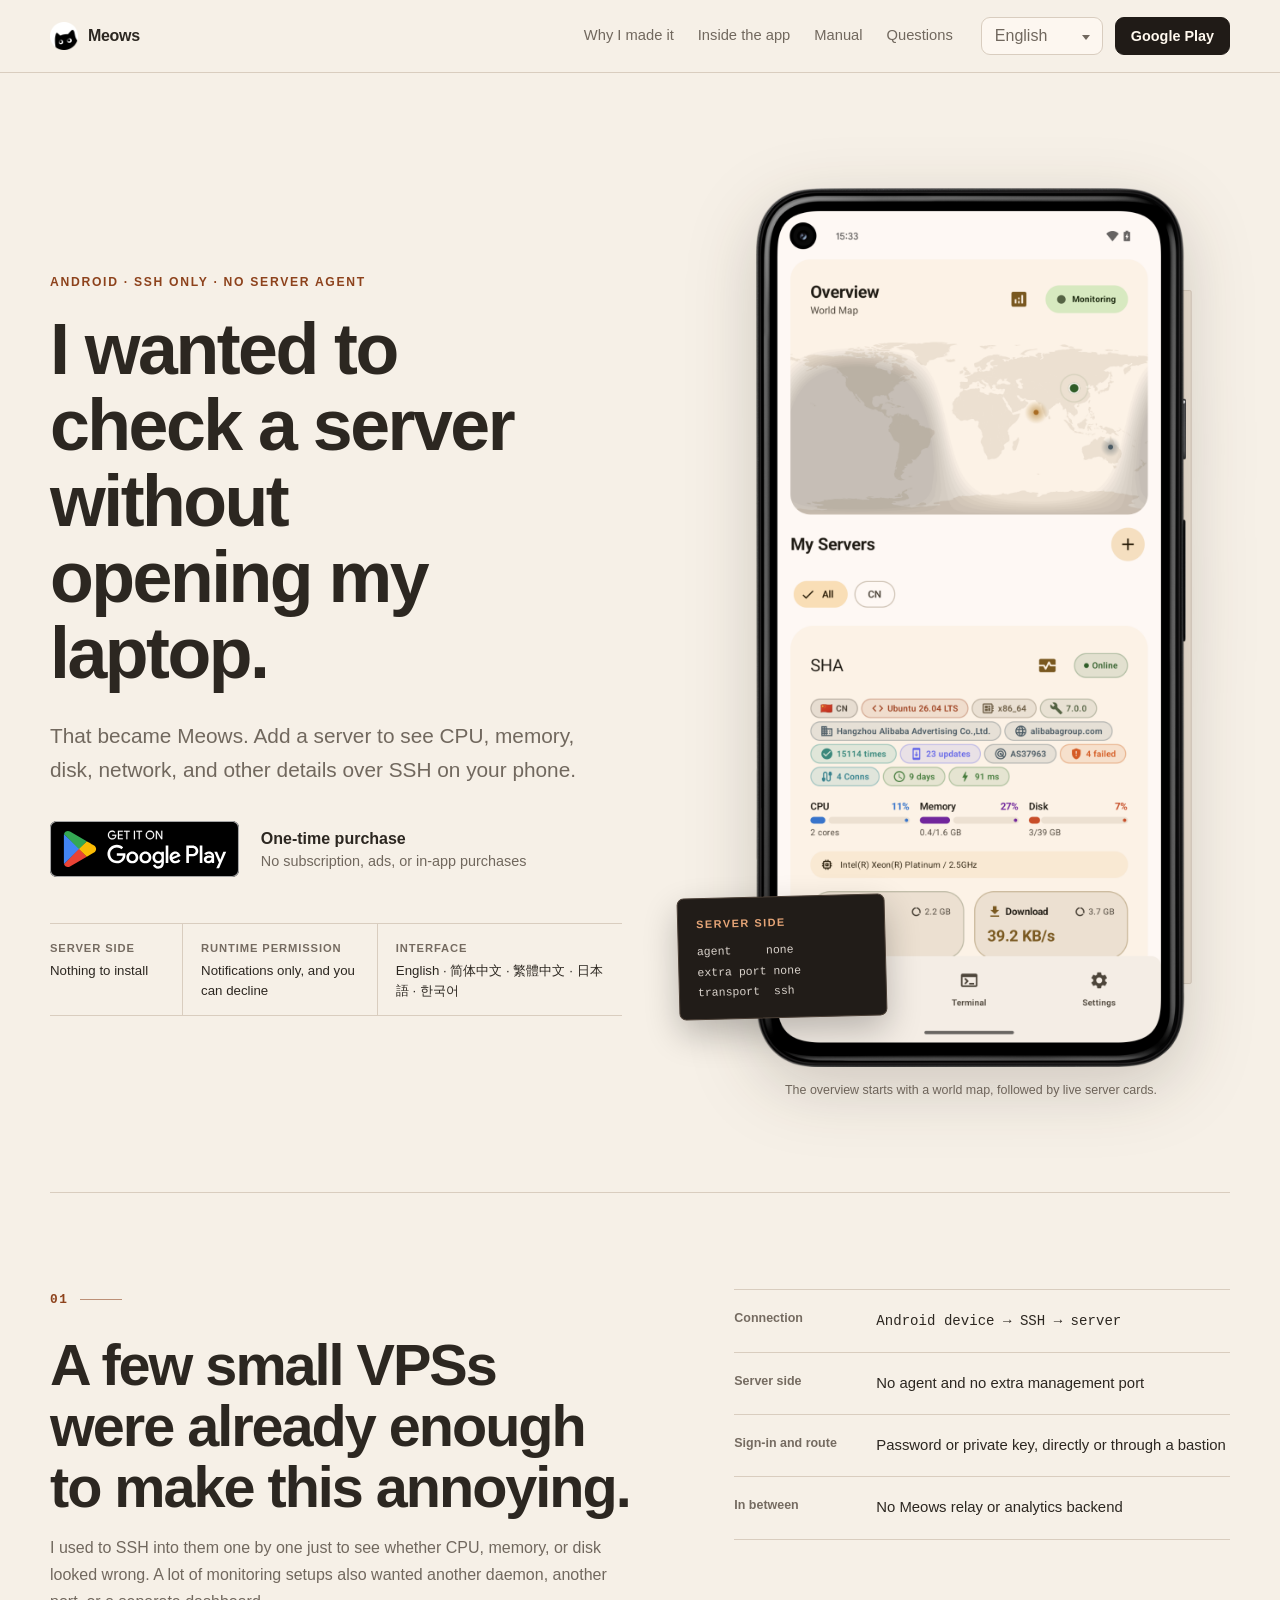
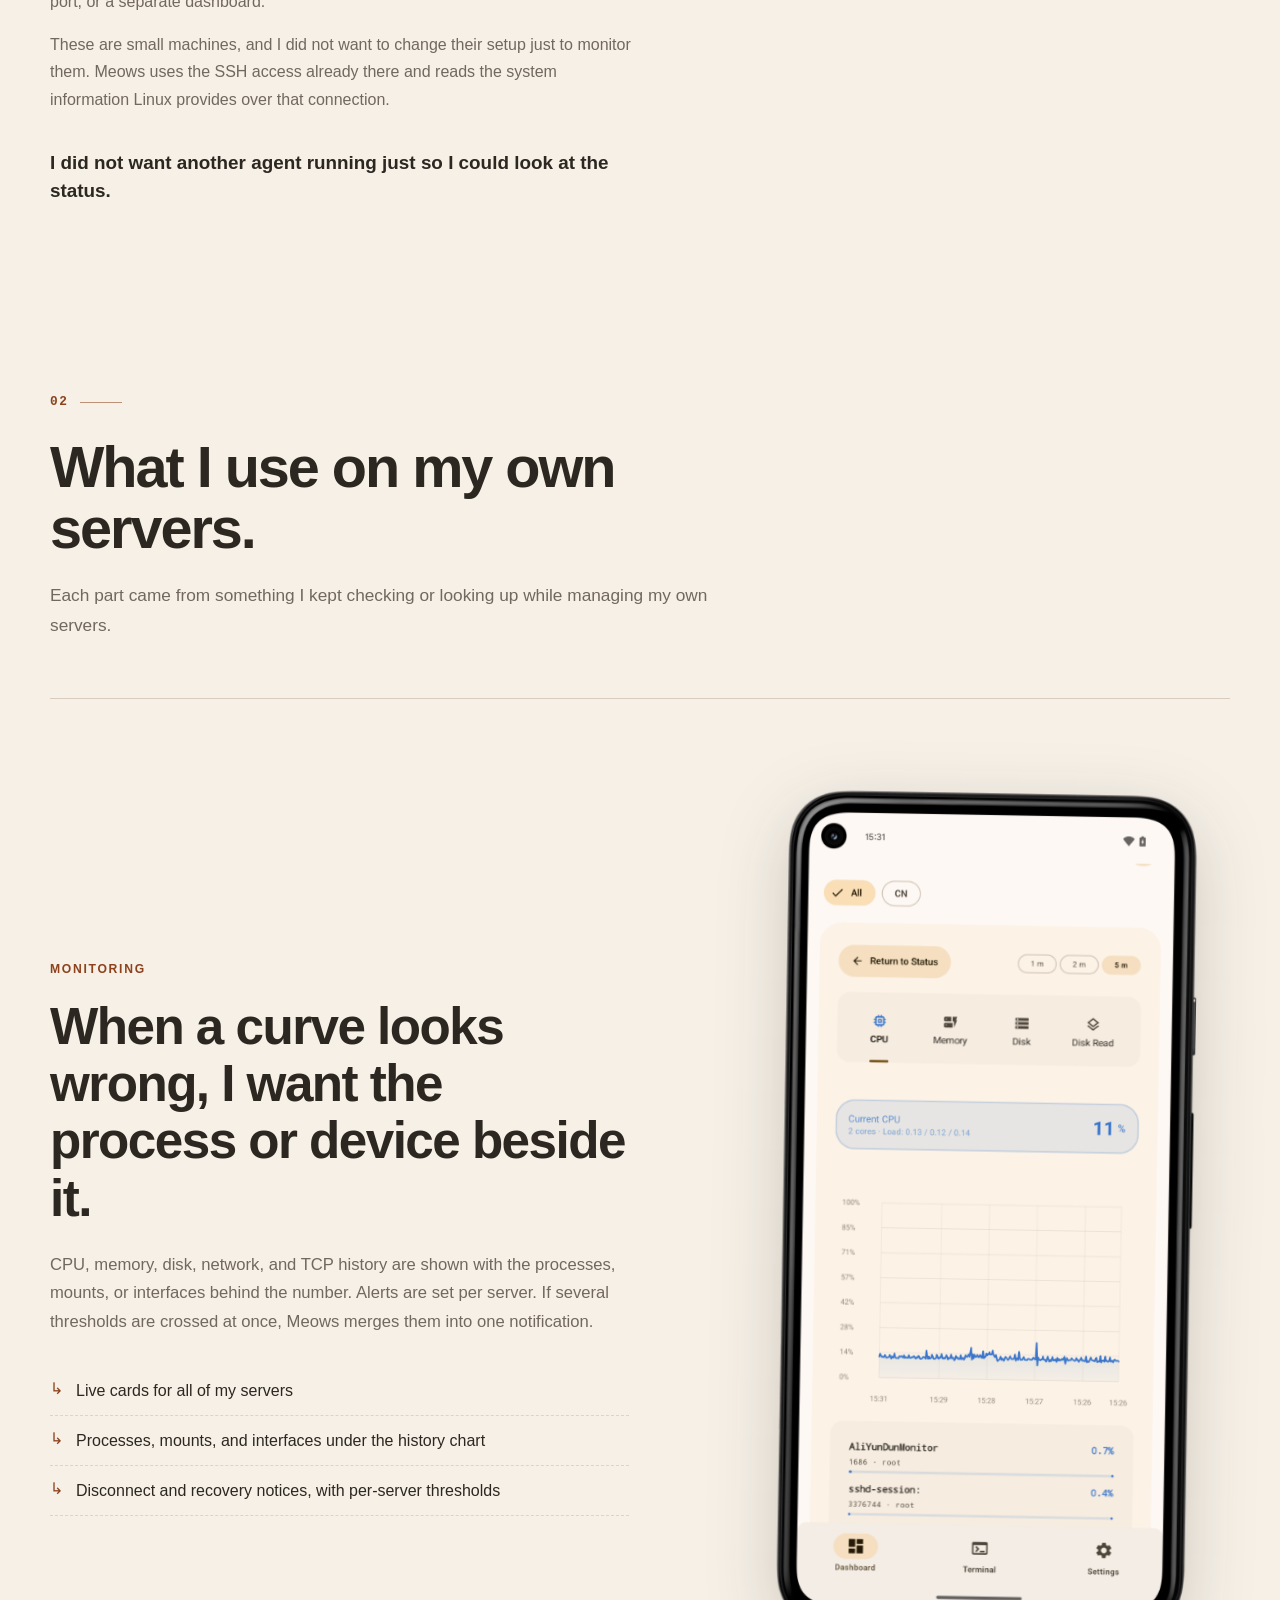
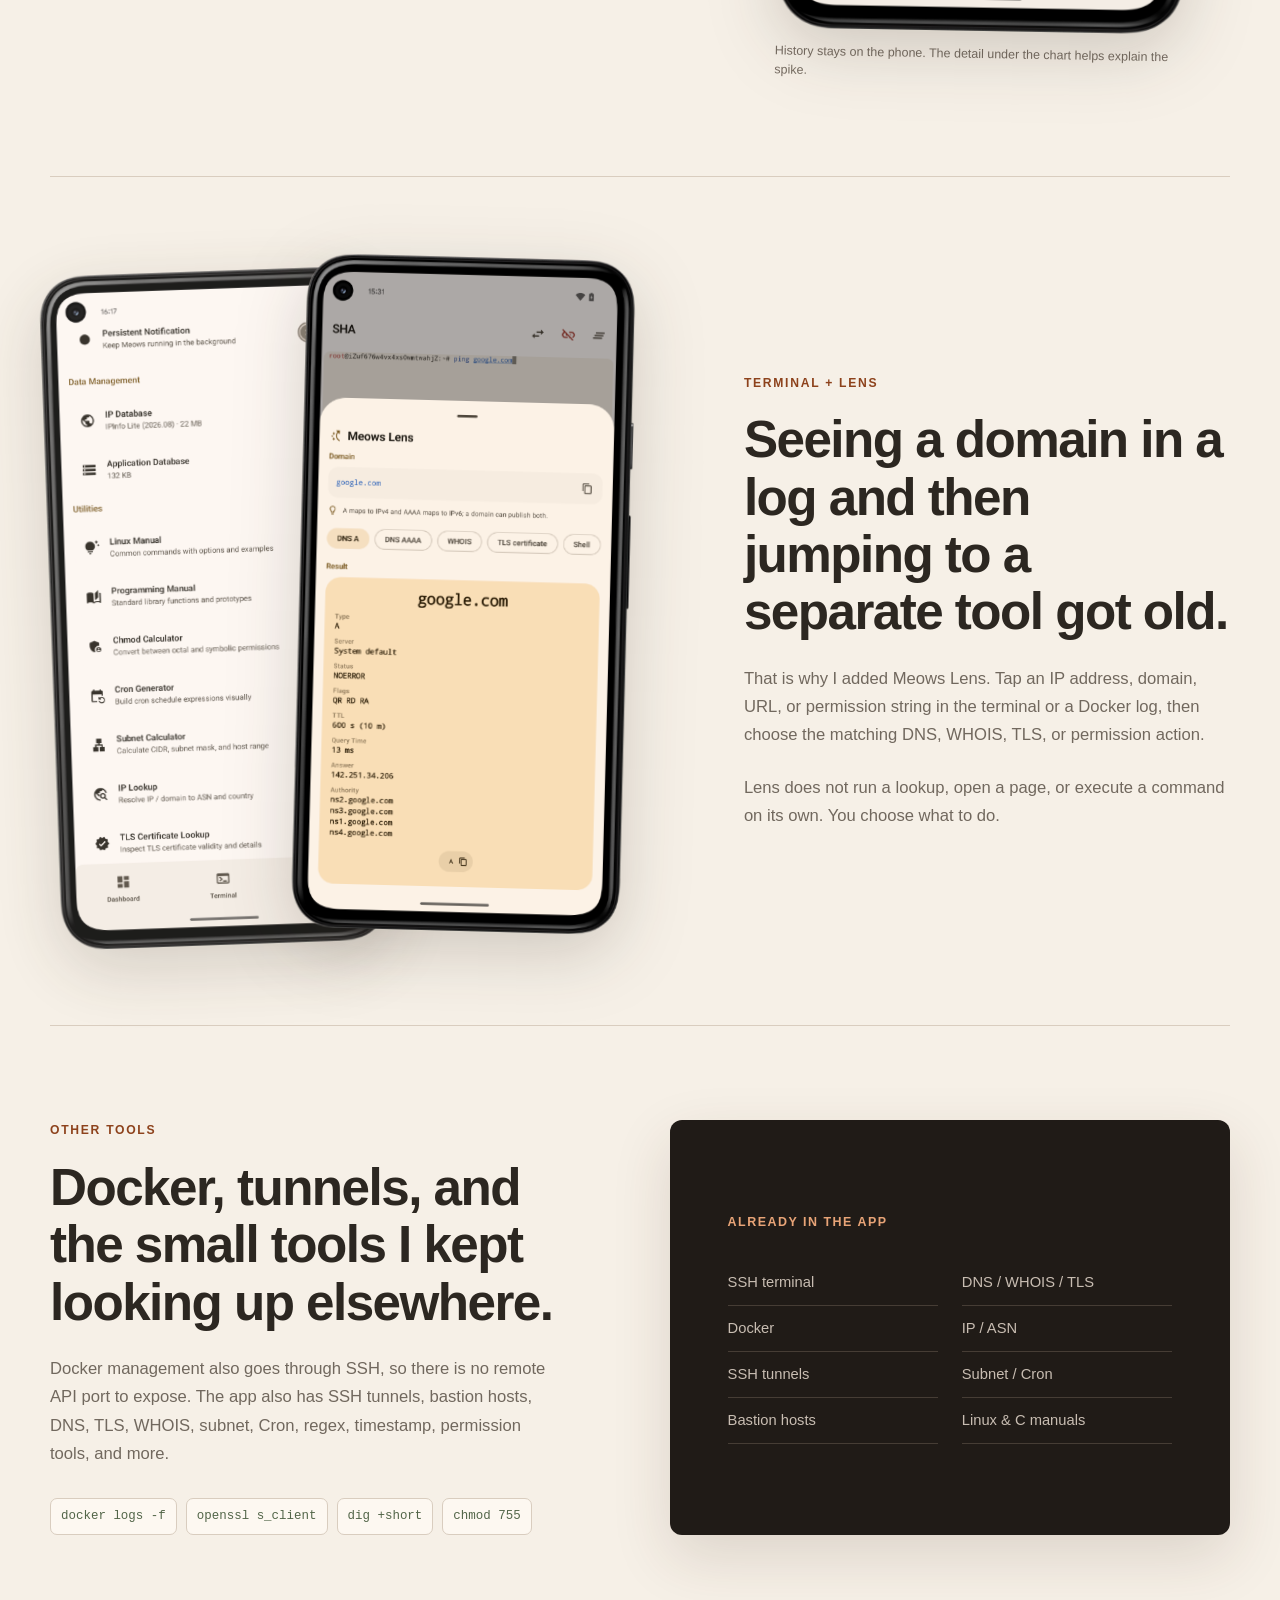
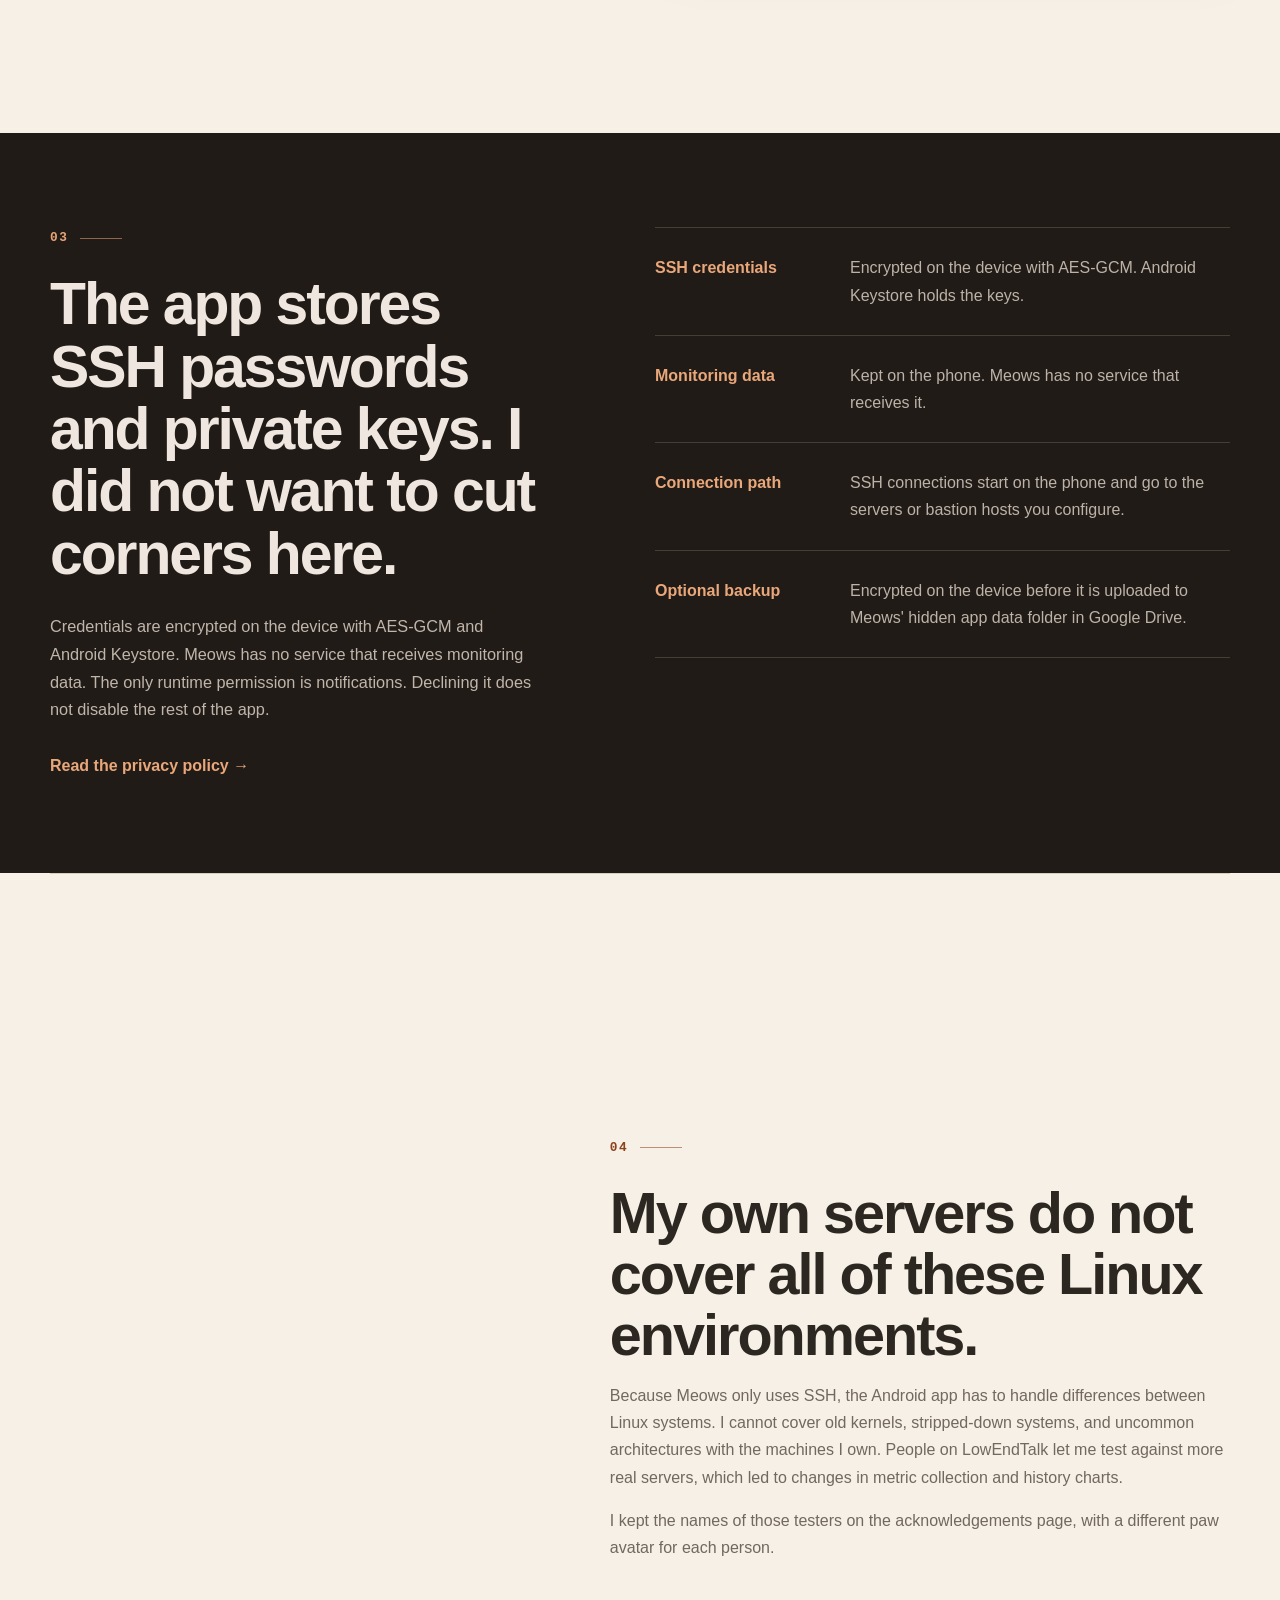
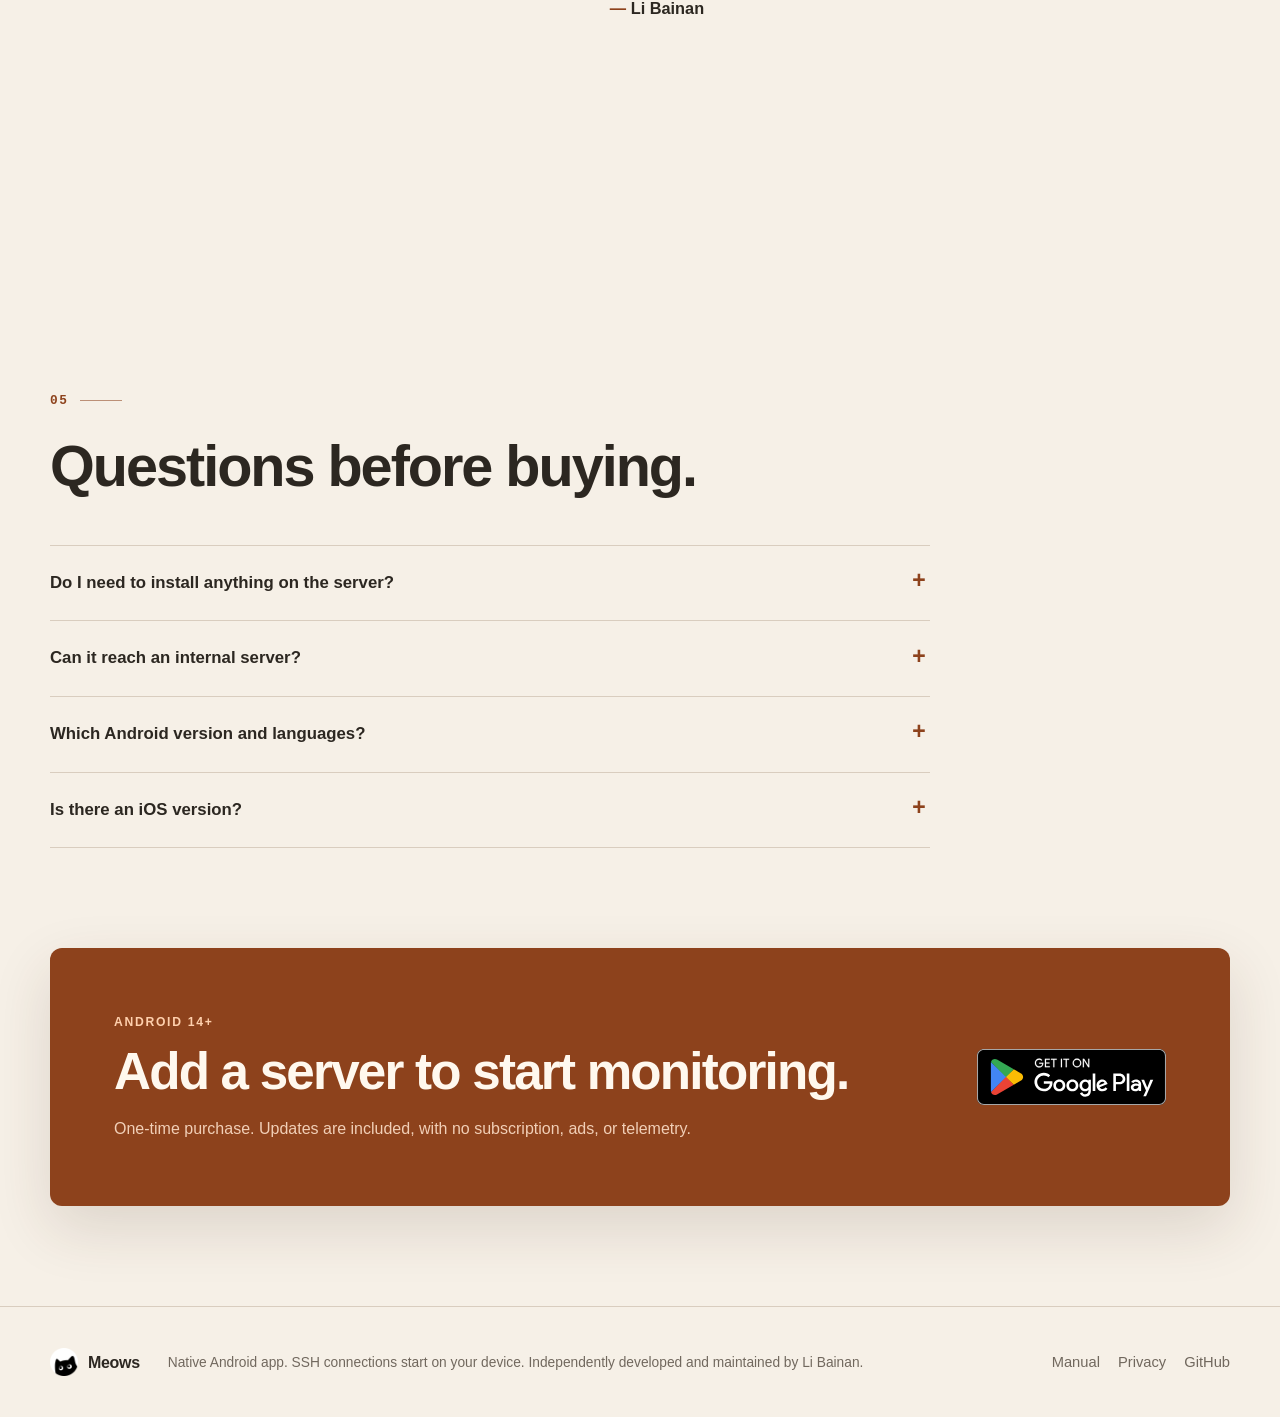
==== commit f05ccd1e: "Add files via upload" ====
--- a/index.html
+++ b/index.html
@@ -27,7 +27,7 @@
   <header class="site-header">
     <div class="shell header-inner">
       <a class="brand" href="#top" aria-label="Meows home" data-i18n-aria-label="brand_home">
-        <img src="favicon.png" width="36" height="36" alt="">
+        <img src="favicon.png" width="28" height="28" alt="">
         <span>Meows</span>
       </a>
 
--- a/assets/home.css
+++ b/assets/home.css
@@ -139,8 +139,8 @@
 }
 
 .brand img {
-  width: 36px;
-  height: 36px;
+  width: 28px;
+  height: 28px;
 }
 
 .nav {
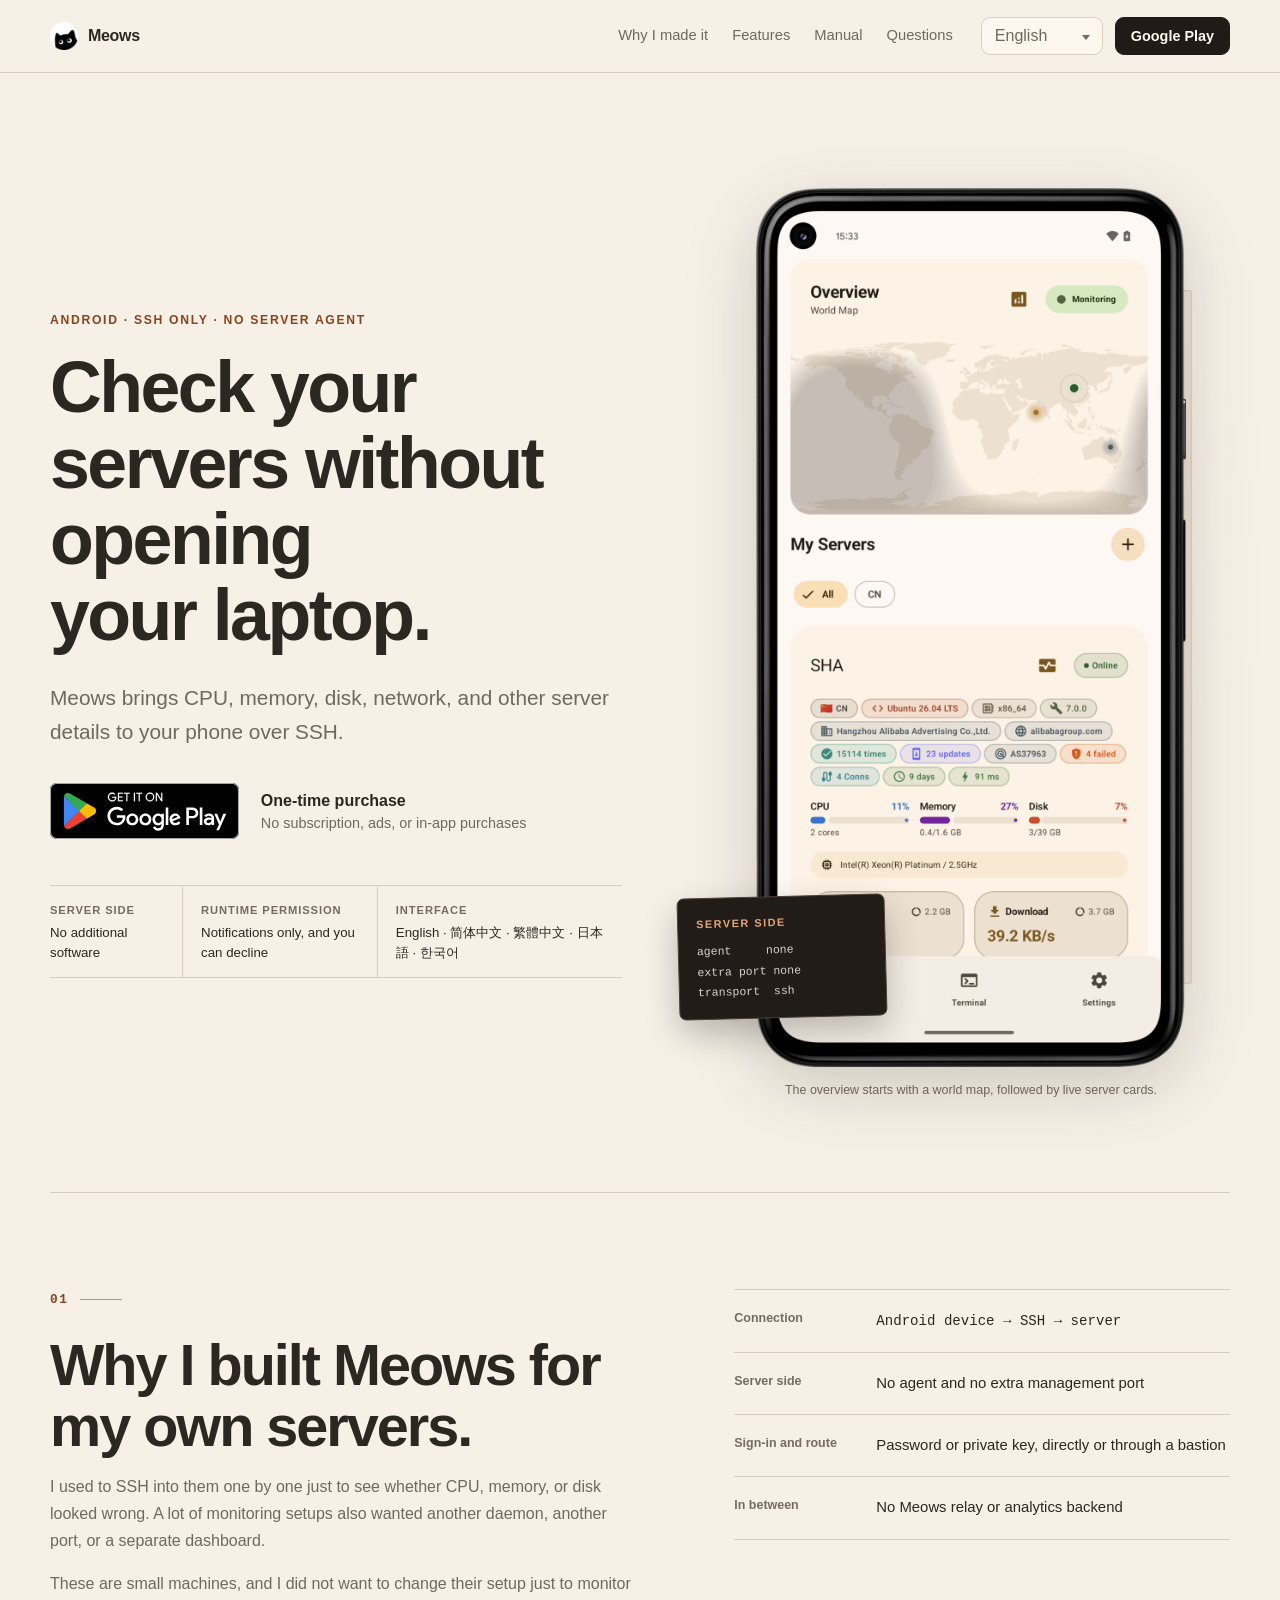
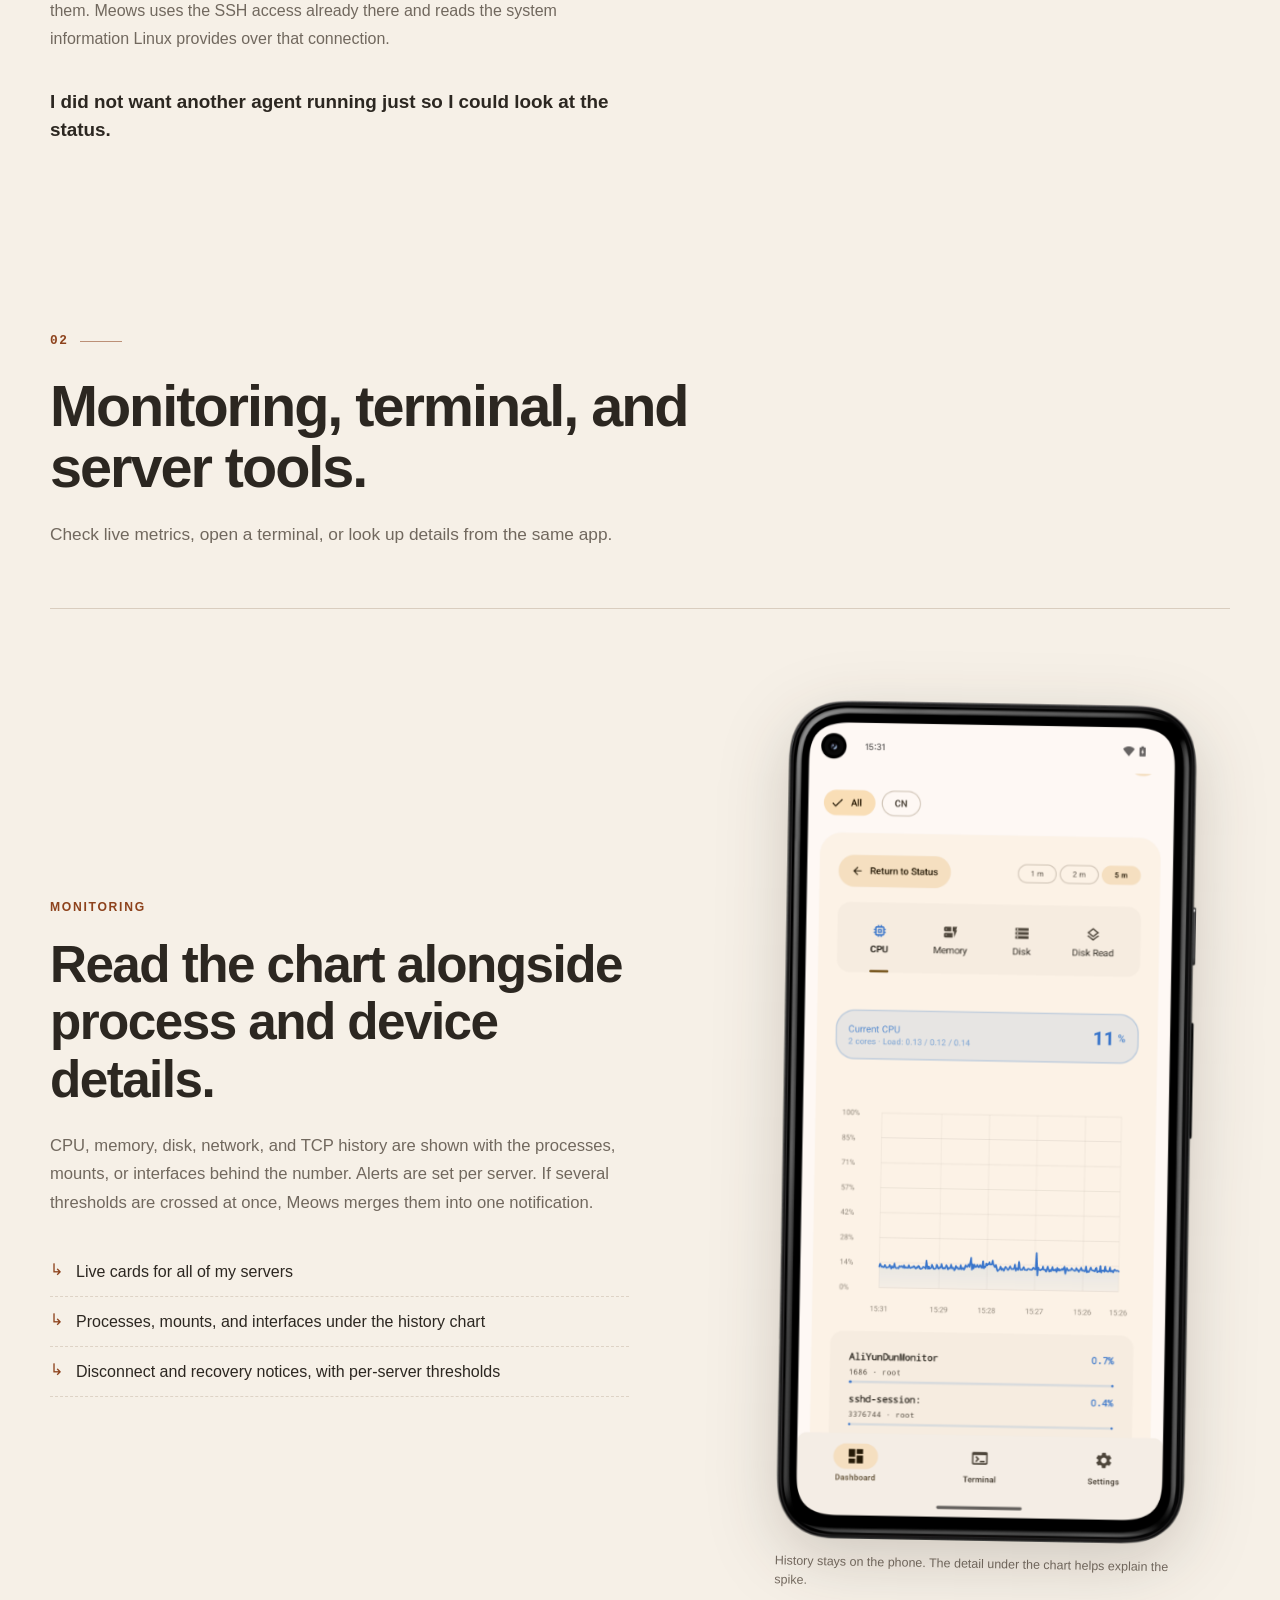
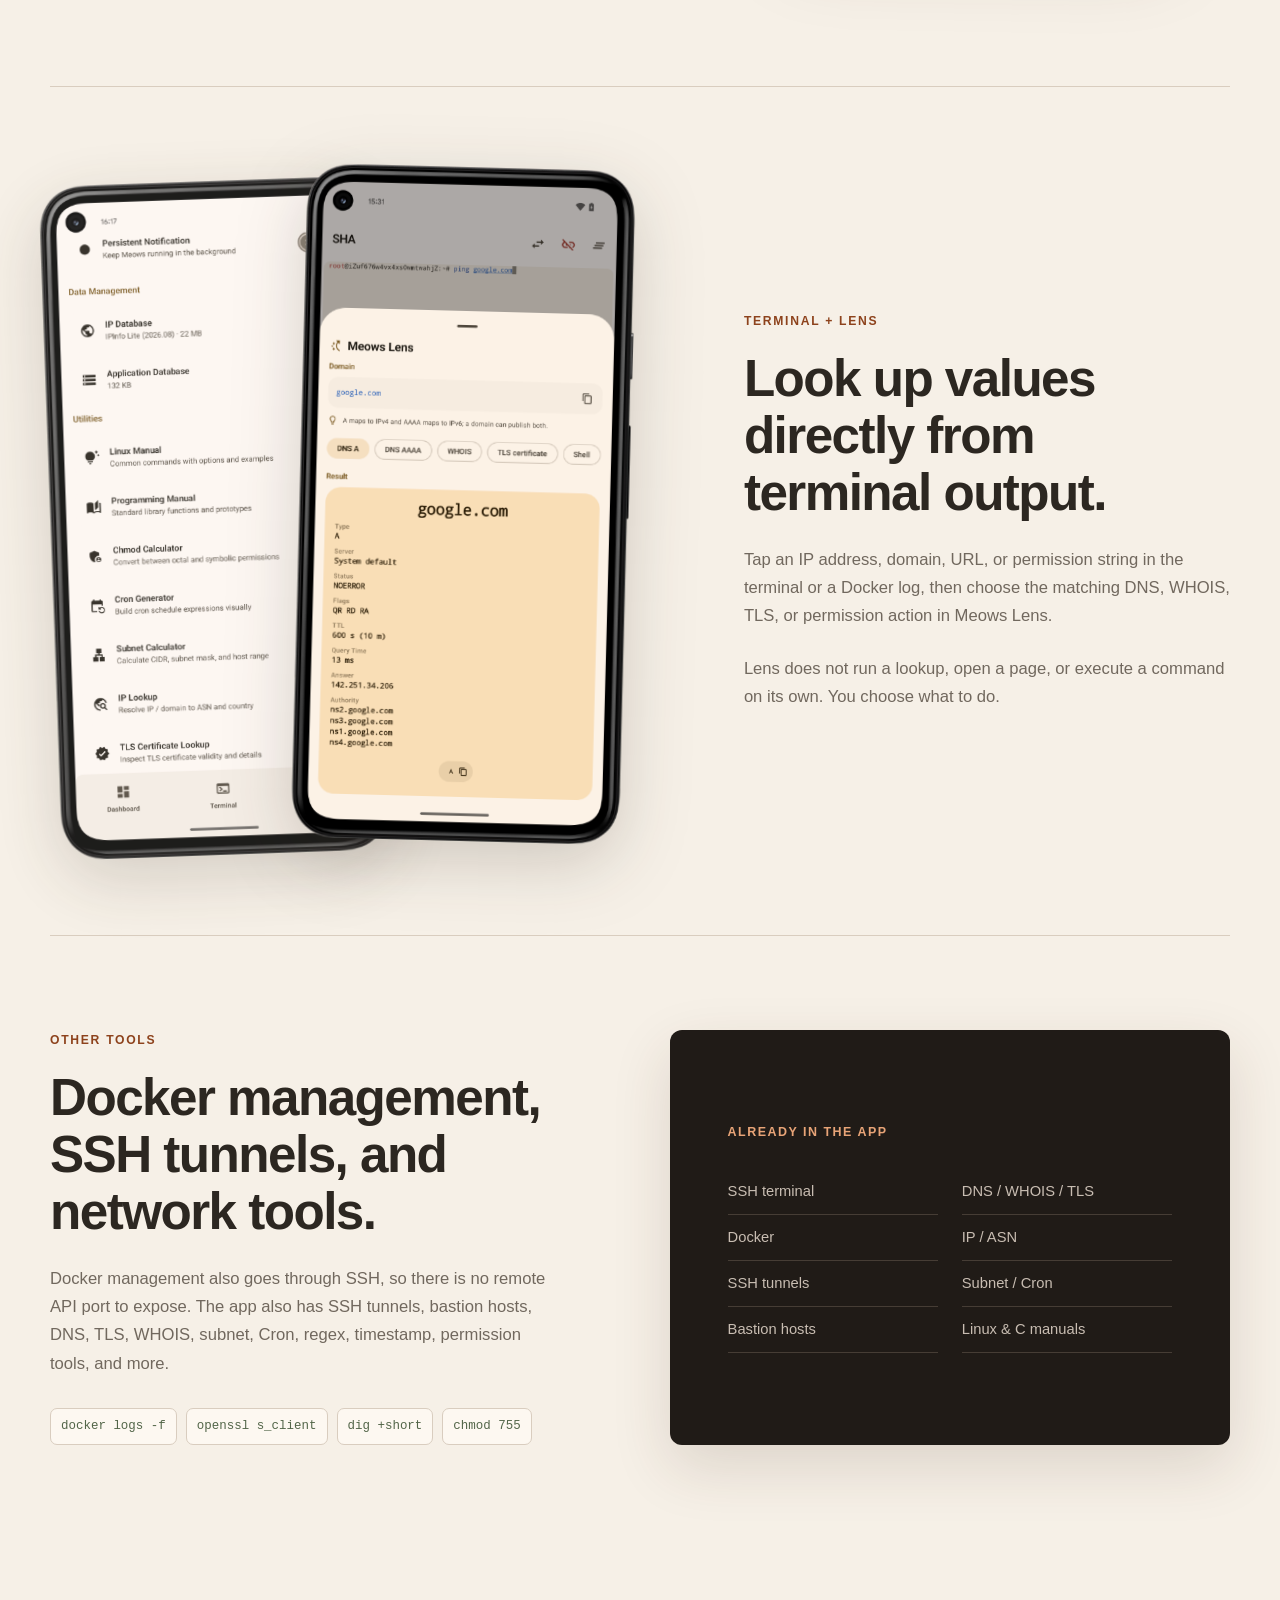
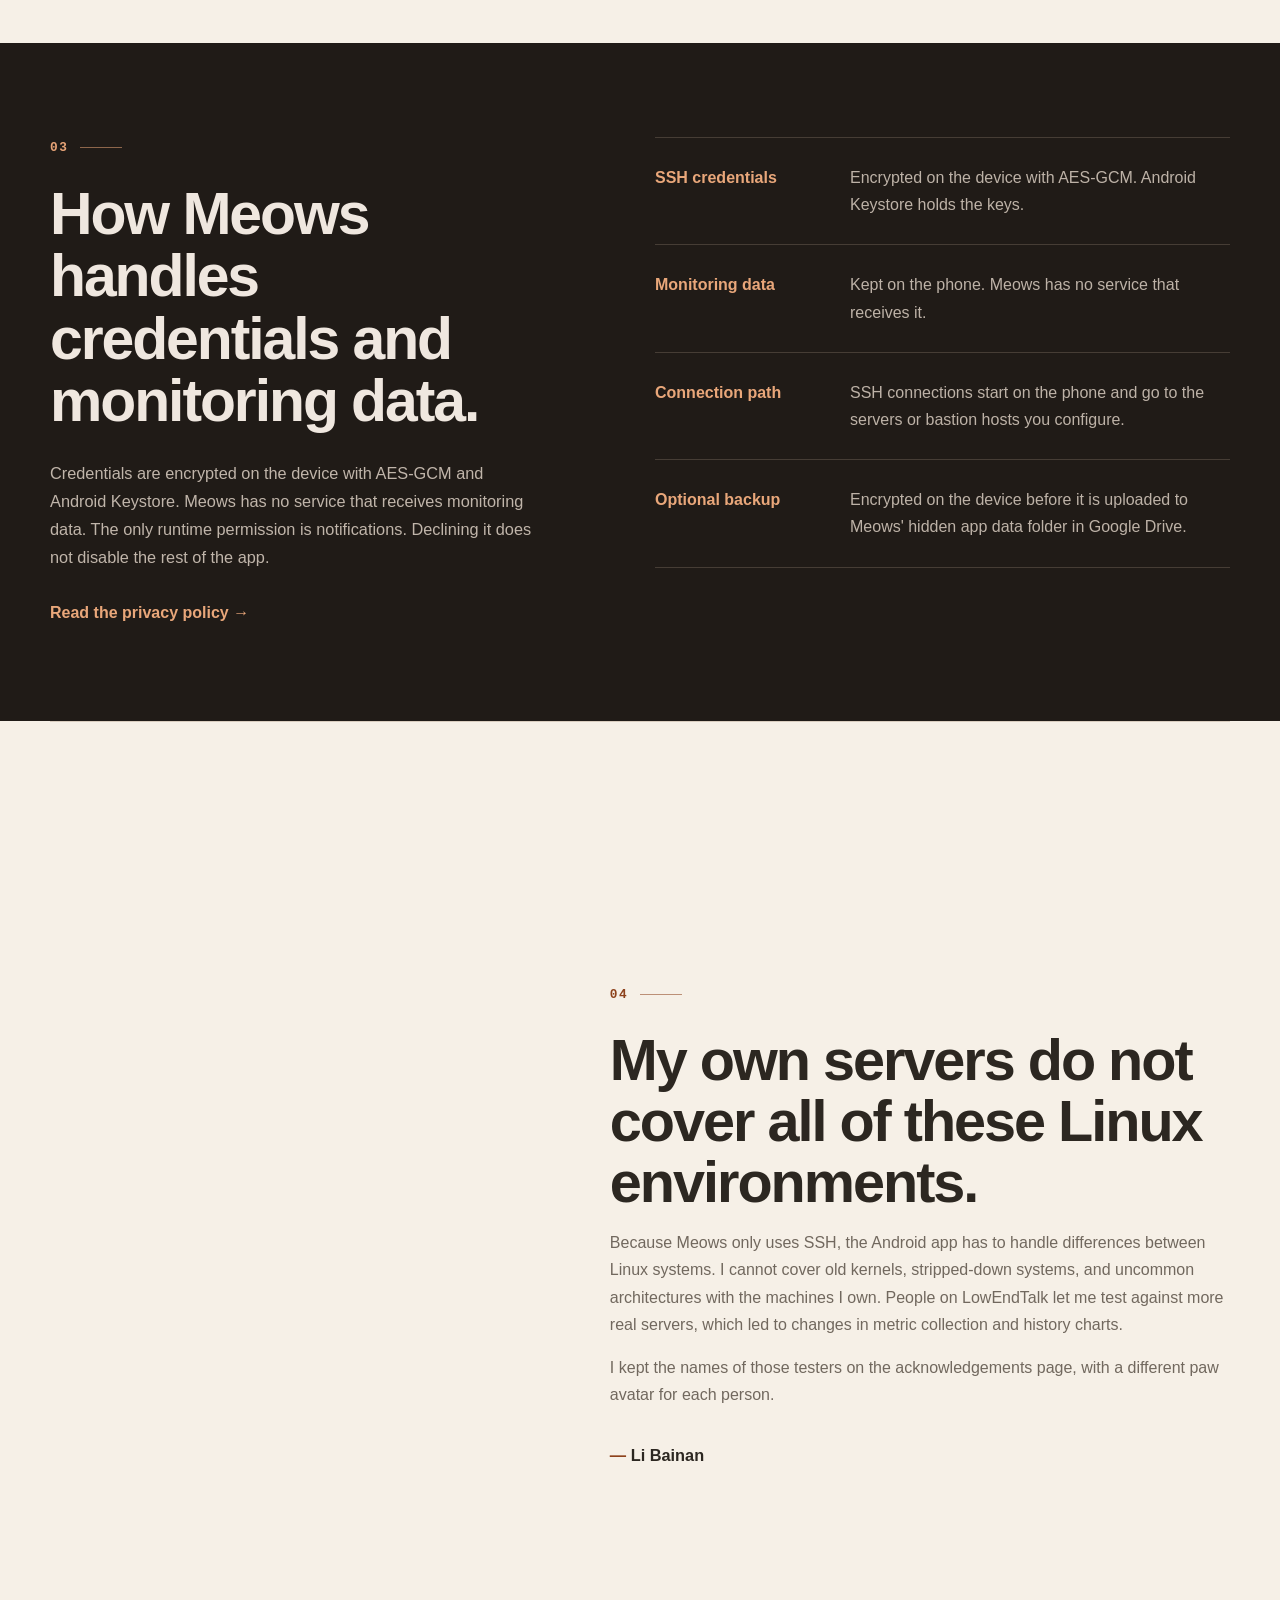
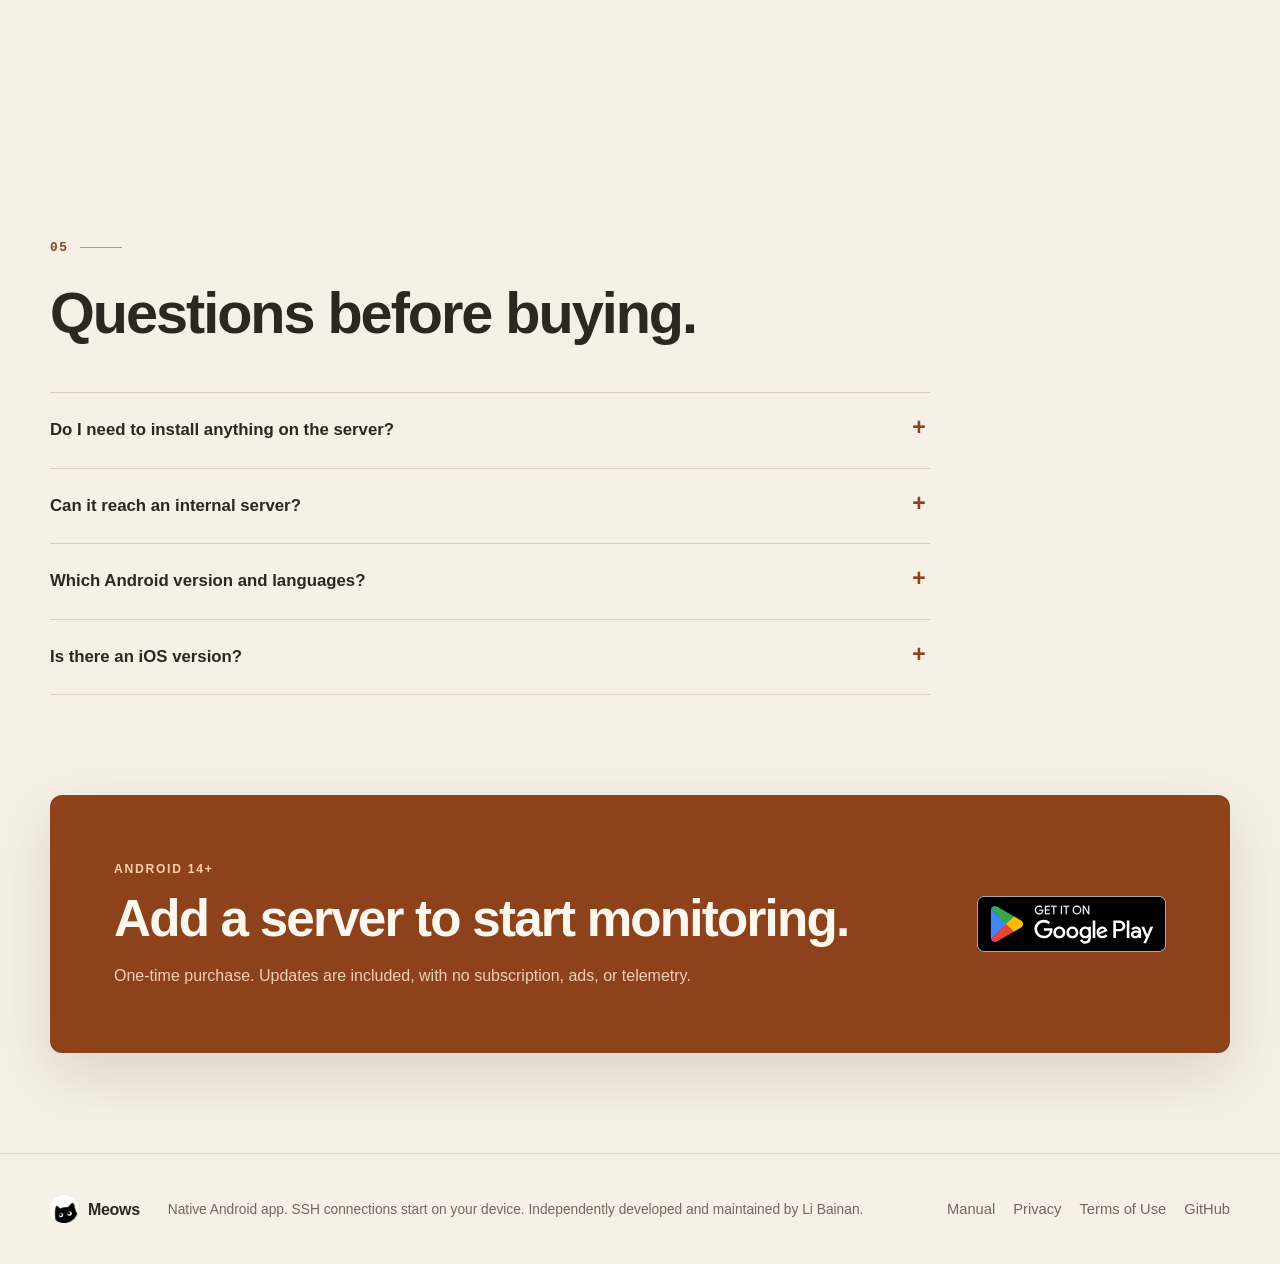
==== commit c9dc9cf6: "Add files via upload" ====
--- a/index.html
+++ b/index.html
@@ -19,6 +19,7 @@
   <meta property="og:url" content="https://app.kvitra.com/">
   <meta property="og:image" content="https://app.kvitra.com/assets/screenshots/en/overview.webp">
   <link rel="stylesheet" href="assets/home.css">
+  <script src="assets/language.js" defer></script>
   <script src="assets/home-i18n.js" defer></script>
 </head>
 <body>
@@ -33,7 +34,7 @@
 
       <nav class="nav" aria-label="Primary navigation" data-i18n-aria-label="nav_label">
         <a href="#why" data-i18n="nav_why">Why I made it</a>
-        <a href="#inside" data-i18n="nav_inside">Inside the app</a>
+        <a href="#inside" data-i18n="nav_inside">Features</a>
         <a href="docs/" data-i18n="nav_docs">Manual</a>
         <a href="#questions" data-i18n="nav_questions">Questions</a>
       </nav>
@@ -41,14 +42,14 @@
       <div class="header-tools">
         <div class="language-switcher" data-language-switcher>
           <span class="sr-only" id="language-label" data-i18n="language_label">Language</span>
-          <button class="language-trigger" id="language-trigger" type="button"
+          <button class="language-trigger" id="language-trigger" type="button" data-language-trigger
                   aria-haspopup="listbox" aria-expanded="false"
                   aria-controls="language-menu" aria-label="Language: English">
-            <span class="language-current-label" id="language-current-label">English</span>
-            <span class="language-current-code" id="language-current-code" aria-hidden="true">EN</span>
+            <span class="language-current-label" id="language-current-label" data-language-current-label>English</span>
+            <span class="language-current-code" id="language-current-code" data-language-current-code aria-hidden="true">EN</span>
             <span class="language-chevron" aria-hidden="true"></span>
           </button>
-          <div class="language-menu" id="language-menu" role="listbox"
+          <div class="language-menu" id="language-menu" role="listbox" data-language-menu
                aria-labelledby="language-label" hidden>
             <button class="language-option" type="button" role="option"
                     data-language-choice="auto" aria-selected="true">
@@ -91,8 +92,8 @@
     <section class="hero shell" id="top">
       <div class="hero-copy">
         <p class="kicker" data-i18n="hero_kicker">Android · SSH only · no server agent</p>
-        <h1 data-i18n="hero_title">I wanted to check a server without opening my laptop.</h1>
-        <p class="hero-lead" data-i18n="hero_body">That became Meows. Add a server to see CPU, memory, disk, network, and other details over SSH on your phone.</p>
+        <h1 data-i18n="hero_title">Check your servers without opening your laptop.</h1>
+        <p class="hero-lead" data-i18n="hero_body">Meows brings CPU, memory, disk, network, and other server details to your phone over SSH.</p>
 
         <div class="hero-actions">
           <a class="play-badge" href="https://play.google.com/store/apps/details?id=com.meows.android&amp;referrer=utm_source%3Dofficial_website%26utm_medium%3Dreferral%26utm_campaign%3Dmeows_android_acquisition%26utm_content%3Dhero_cta" target="_blank" rel="noopener">
@@ -105,7 +106,7 @@
         </div>
 
         <dl class="hero-facts">
-          <div><dt data-i18n="fact_server_label">Server side</dt><dd data-i18n="fact_server_value">Nothing to install</dd></div>
+          <div><dt data-i18n="fact_server_label">Server side</dt><dd data-i18n="fact_server_value">No additional software</dd></div>
           <div><dt data-i18n="fact_permission_label">Runtime permission</dt><dd data-i18n="fact_permission_value">Notifications only, and you can decline</dd></div>
           <div><dt data-i18n="fact_languages_label">Interface</dt><dd data-i18n="fact_languages_value">English · 简体中文 · 繁體中文 · 日本語 · 한국어</dd></div>
         </dl>
@@ -128,7 +129,7 @@
     <section class="story shell ruled" id="why">
       <div class="story-copy">
         <p class="section-number">01</p>
-        <h2 data-i18n="story_title">A few small VPSs were already enough to make this annoying.</h2>
+        <h2 data-i18n="story_title">Why I built Meows for my own servers.</h2>
         <p data-i18n="story_p1">I used to SSH into them one by one just to see whether CPU, memory, or disk looked wrong. A lot of monitoring setups also wanted another daemon, another port, or a separate dashboard.</p>
         <p data-i18n="story_p2">These are small machines, and I did not want to change their setup just to monitor them. Meows uses the SSH access already there and reads the system information Linux provides over that connection.</p>
         <blockquote data-i18n="story_quote">I did not want another agent running just so I could look at the status.</blockquote>
@@ -145,14 +146,14 @@
     <section class="work shell" id="inside">
       <div class="section-intro">
         <p class="section-number">02</p>
-        <h2 data-i18n="inside_title">What I use on my own servers.</h2>
-        <p data-i18n="inside_lead">Each part came from something I kept checking or looking up while managing my own servers.</p>
+        <h2 data-i18n="inside_title">Monitoring, terminal, and server tools.</h2>
+        <p data-i18n="inside_lead">Check live metrics, open a terminal, or look up details from the same app.</p>
       </div>
 
       <article class="feature-row feature-monitor">
         <div class="feature-copy">
           <p class="feature-label" data-i18n="monitor_label">Monitoring</p>
-          <h3 data-i18n="monitor_title">When a curve looks wrong, I want the process or device beside it.</h3>
+          <h3 data-i18n="monitor_title">Read the chart alongside process and device details.</h3>
           <p data-i18n="monitor_body">CPU, memory, disk, network, and TCP history are shown with the processes, mounts, or interfaces behind the number. Alerts are set per server. If several thresholds are crossed at once, Meows merges them into one notification.</p>
           <ul class="plain-list">
             <li data-i18n="monitor_1">Live cards for all of my servers</li>
@@ -169,8 +170,8 @@
       <article class="feature-row feature-lens">
         <div class="feature-copy">
           <p class="feature-label" data-i18n="lens_label">Terminal + Lens</p>
-          <h3 data-i18n="lens_title">Seeing a domain in a log and then jumping to a separate tool got old.</h3>
-          <p data-i18n="lens_body">That is why I added Meows Lens. Tap an IP address, domain, URL, or permission string in the terminal or a Docker log, then choose the matching DNS, WHOIS, TLS, or permission action.</p>
+          <h3 data-i18n="lens_title">Look up values directly from terminal output.</h3>
+          <p data-i18n="lens_body">Tap an IP address, domain, URL, or permission string in the terminal or a Docker log, then choose the matching DNS, WHOIS, TLS, or permission action in Meows Lens.</p>
           <p data-i18n="lens_note">Lens does not run a lookup, open a page, or execute a command on its own. You choose what to do.</p>
         </div>
         <div class="lens-stack" aria-label="Meows tools and Lens" data-i18n-aria-label="lens_stack_aria">
@@ -186,7 +187,7 @@
       <article class="feature-row feature-more">
         <div class="feature-copy">
           <p class="feature-label" data-i18n="more_label">Other tools</p>
-          <h3 data-i18n="more_title">Docker, tunnels, and the small tools I kept looking up elsewhere.</h3>
+          <h3 data-i18n="more_title">Docker management, SSH tunnels, and network tools.</h3>
           <p data-i18n="more_body">Docker management also goes through SSH, so there is no remote API port to expose. The app also has SSH tunnels, bastion hosts, DNS, TLS, WHOIS, subnet, Cron, regex, timestamp, permission tools, and more.</p>
           <div class="command-strip" aria-label="Command examples" data-i18n-aria-label="examples_aria">
             <code>docker logs -f</code>
@@ -219,7 +220,7 @@
       <div class="shell privacy-grid">
         <div>
           <p class="section-number light">03</p>
-          <h2 data-i18n="privacy_title">The app stores SSH passwords and private keys. I did not want to cut corners here.</h2>
+          <h2 data-i18n="privacy_title">How Meows handles credentials and monitoring data.</h2>
           <p class="privacy-lead" data-i18n="privacy_body">Credentials are encrypted on the device with AES-GCM and Android Keystore. Meows has no service that receives monitoring data. The only runtime permission is notifications. Declining it does not disable the rest of the app.</p>
           <a class="text-link" href="privacy/" data-i18n="privacy_link">Read the privacy policy →</a>
         </div>
@@ -292,6 +293,7 @@
       <div class="footer-links">
         <a href="docs/" data-i18n="footer_docs">Manual</a>
         <a href="privacy/" data-i18n="footer_privacy">Privacy</a>
+        <a href="terms/" data-i18n="footer_terms">Terms of Use</a>
         <a href="https://github.com/KeSaite/Meows" target="_blank" rel="noopener">GitHub</a>
       </div>
     </div>
--- a/assets/home.css
+++ b/assets/home.css
@@ -344,6 +344,7 @@
 .hero h1 {
   max-width: 12.5ch;
   font-size: clamp(3.25rem, 5.6vw, 5.4rem);
+  text-wrap: balance;
 }
 
 
@@ -351,17 +352,11 @@
 html:lang(zh-Hant) .hero h1,
 html:lang(ja) .hero h1,
 html:lang(ko) .hero h1 {
-  max-width: 8.6em;
-  font-size: clamp(3rem, 5.6vw, 5.35rem);
-  line-height: 1.08;
+  max-width: 10em;
+  font-size: clamp(2.75rem, 4.5vw, 4.25rem);
+  line-height: 1.15;
   word-break: auto-phrase;
   text-wrap: balance;
-}
-
-html:lang(zh-Hans) .hero h1,
-html:lang(zh-Hant) .hero h1 {
-  white-space: pre-line;
-  text-wrap: initial;
 }
 
 .hero-lead {
@@ -984,6 +979,7 @@
 
 .footer-links {
   display: flex;
+  flex-wrap: wrap;
   gap: 18px;
 }
 
@@ -1157,7 +1153,7 @@
   html:lang(zh-Hant) .hero h1,
   html:lang(ja) .hero h1,
   html:lang(ko) .hero h1 {
-    font-size: clamp(2.65rem, 11.3vw, 3rem);
+    font-size: clamp(2.25rem, 10vw, 3rem);
   }
 
   .hero-actions {
